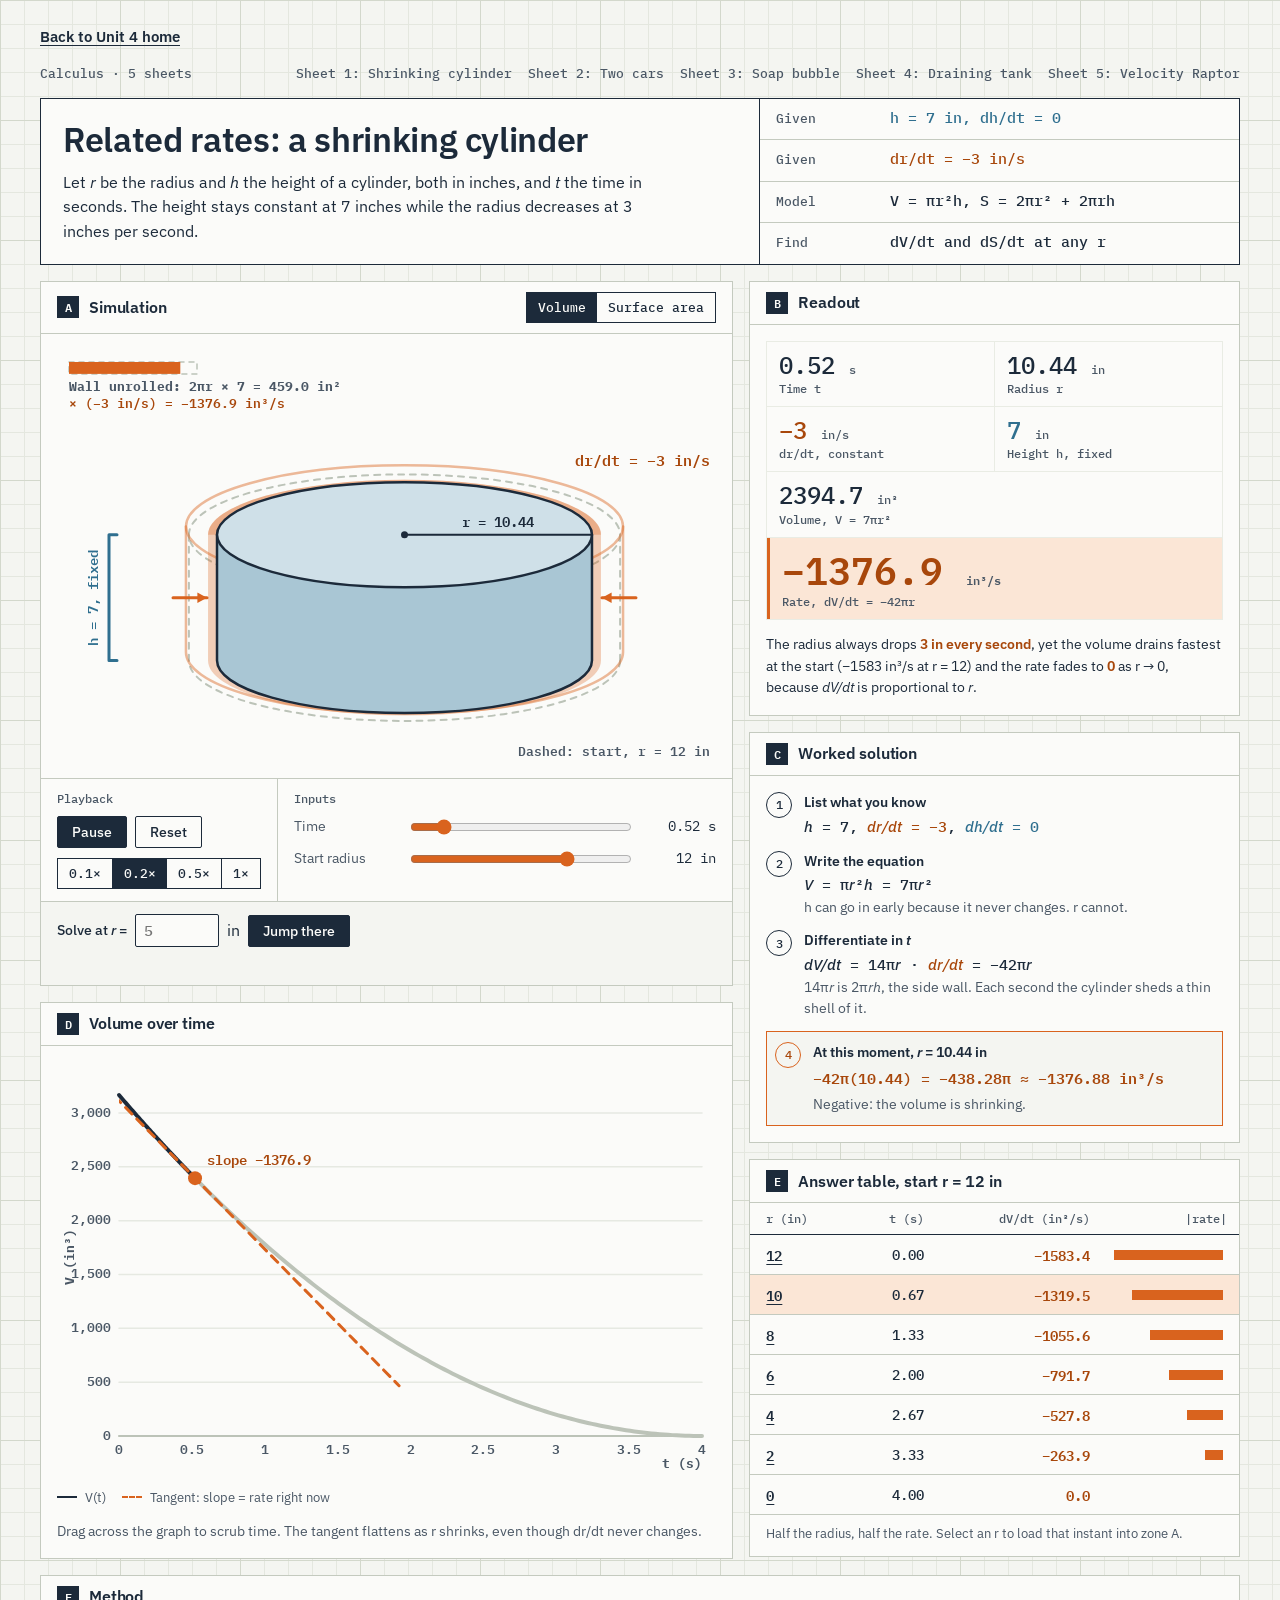
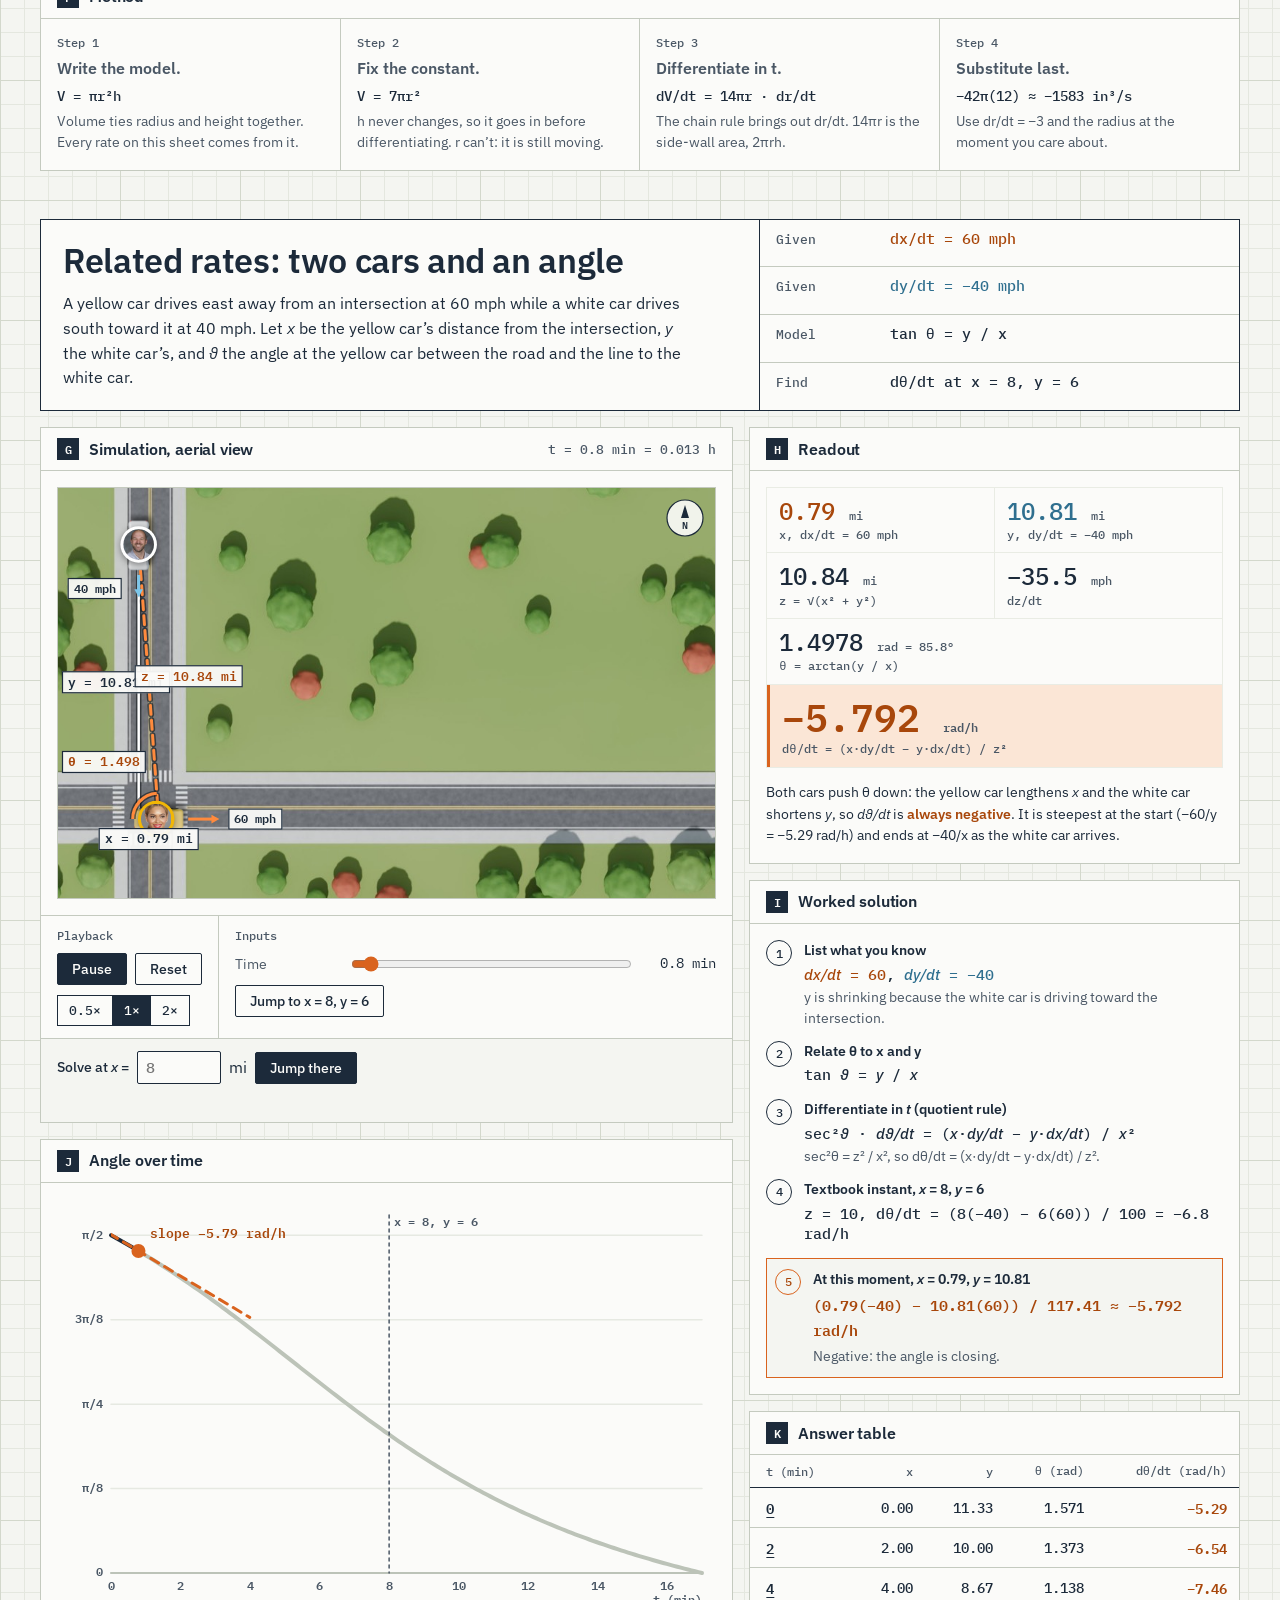
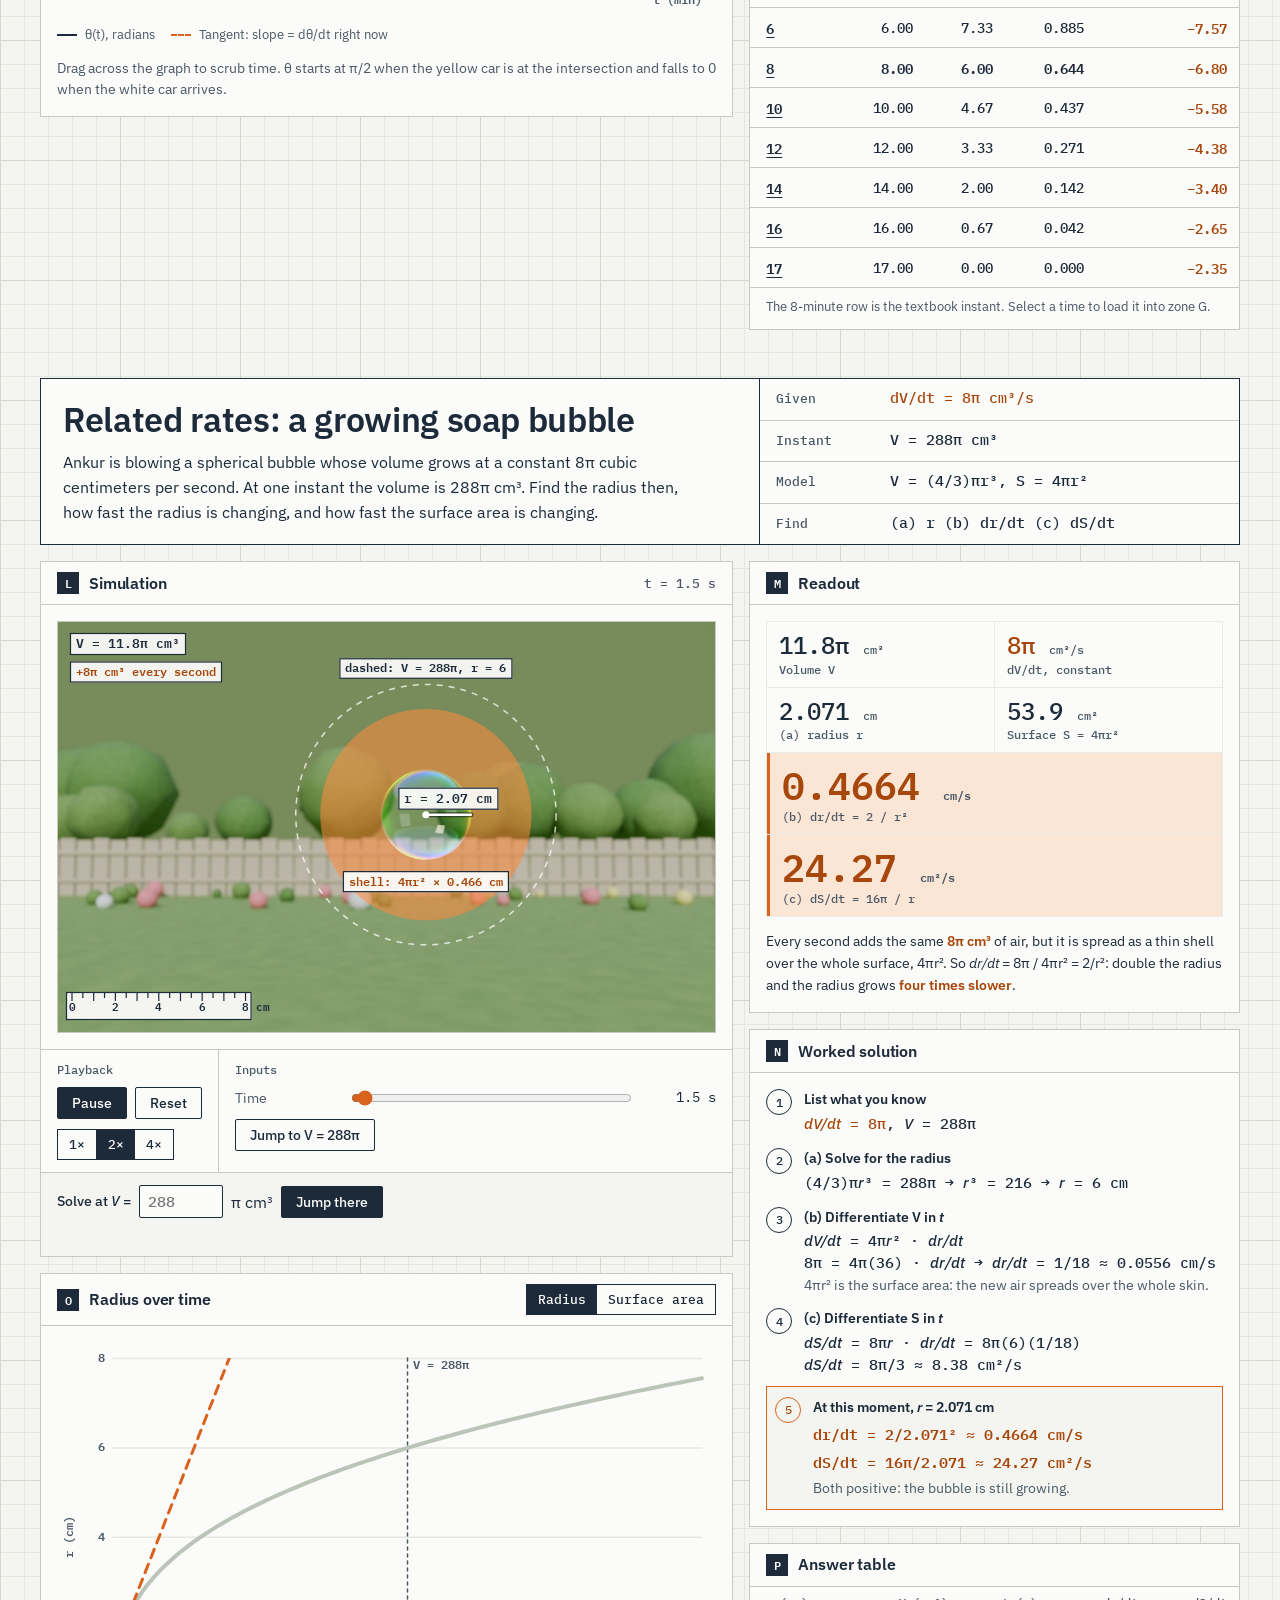
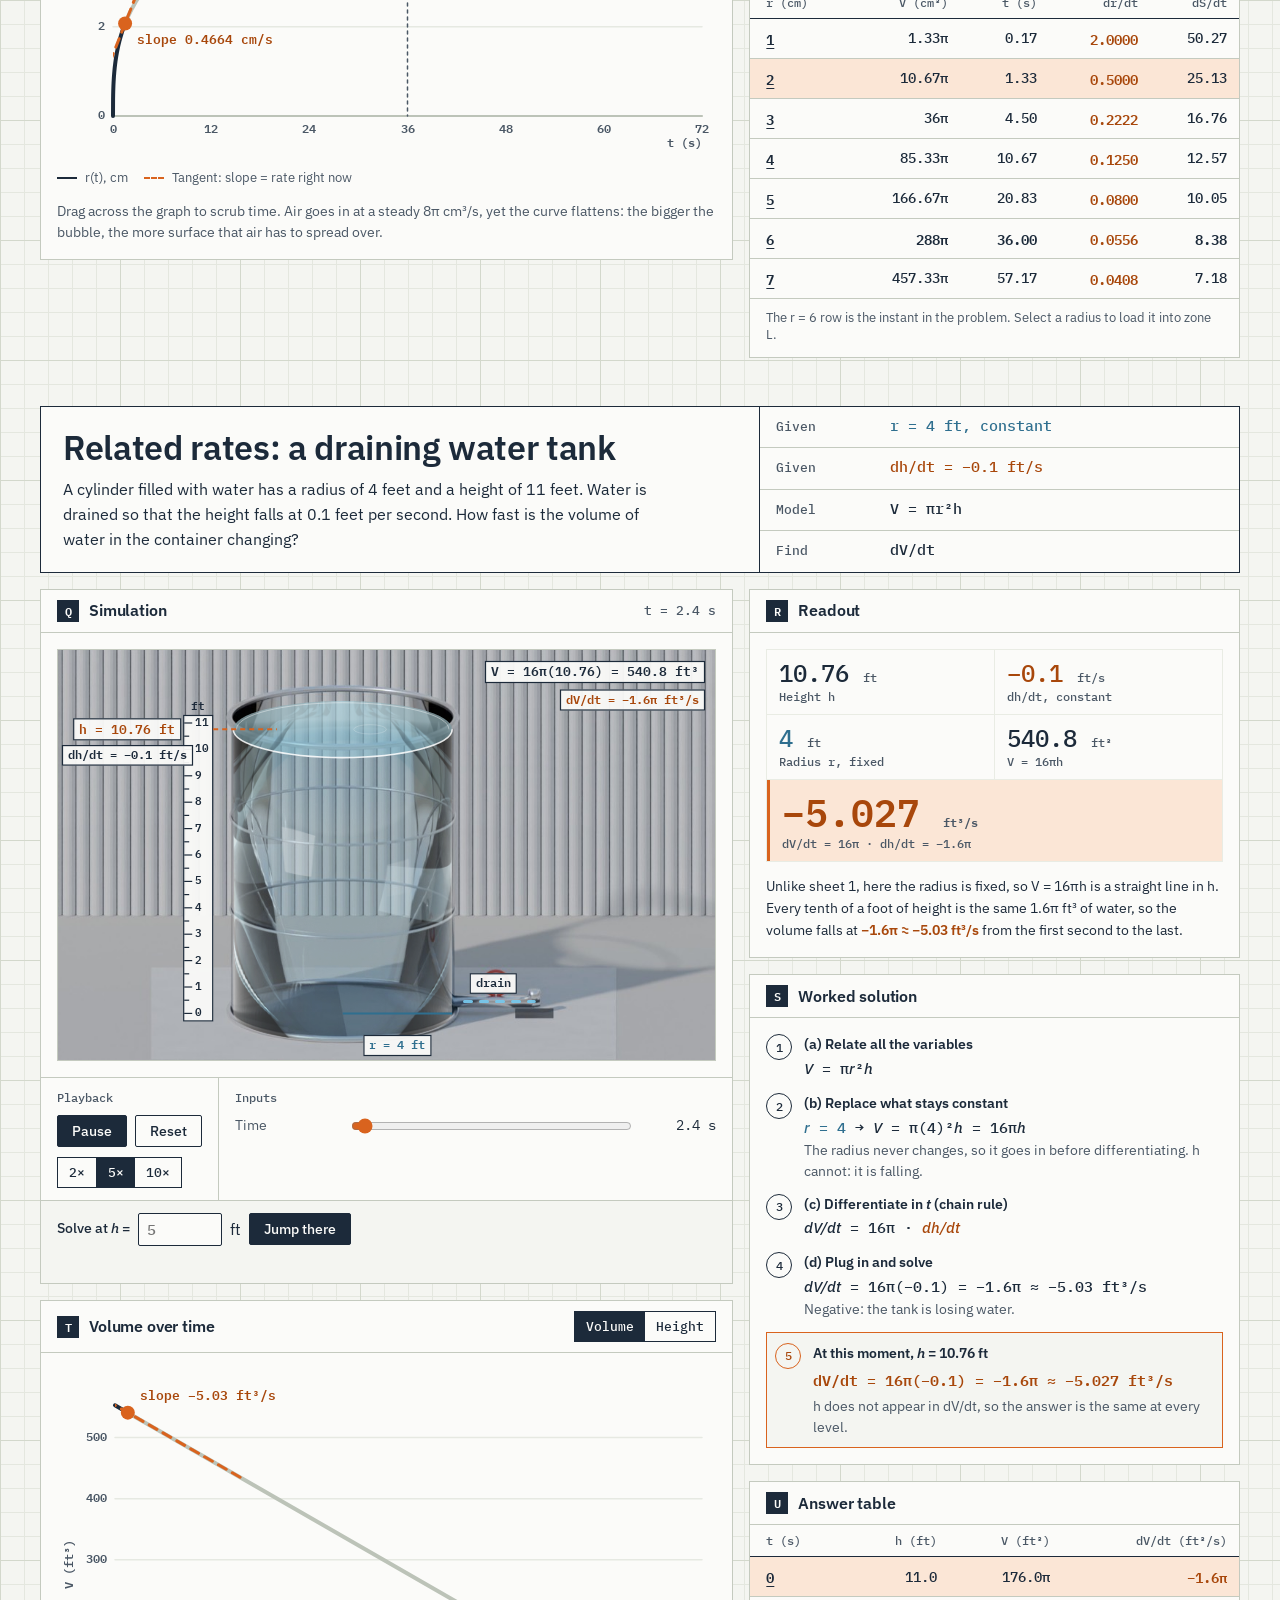
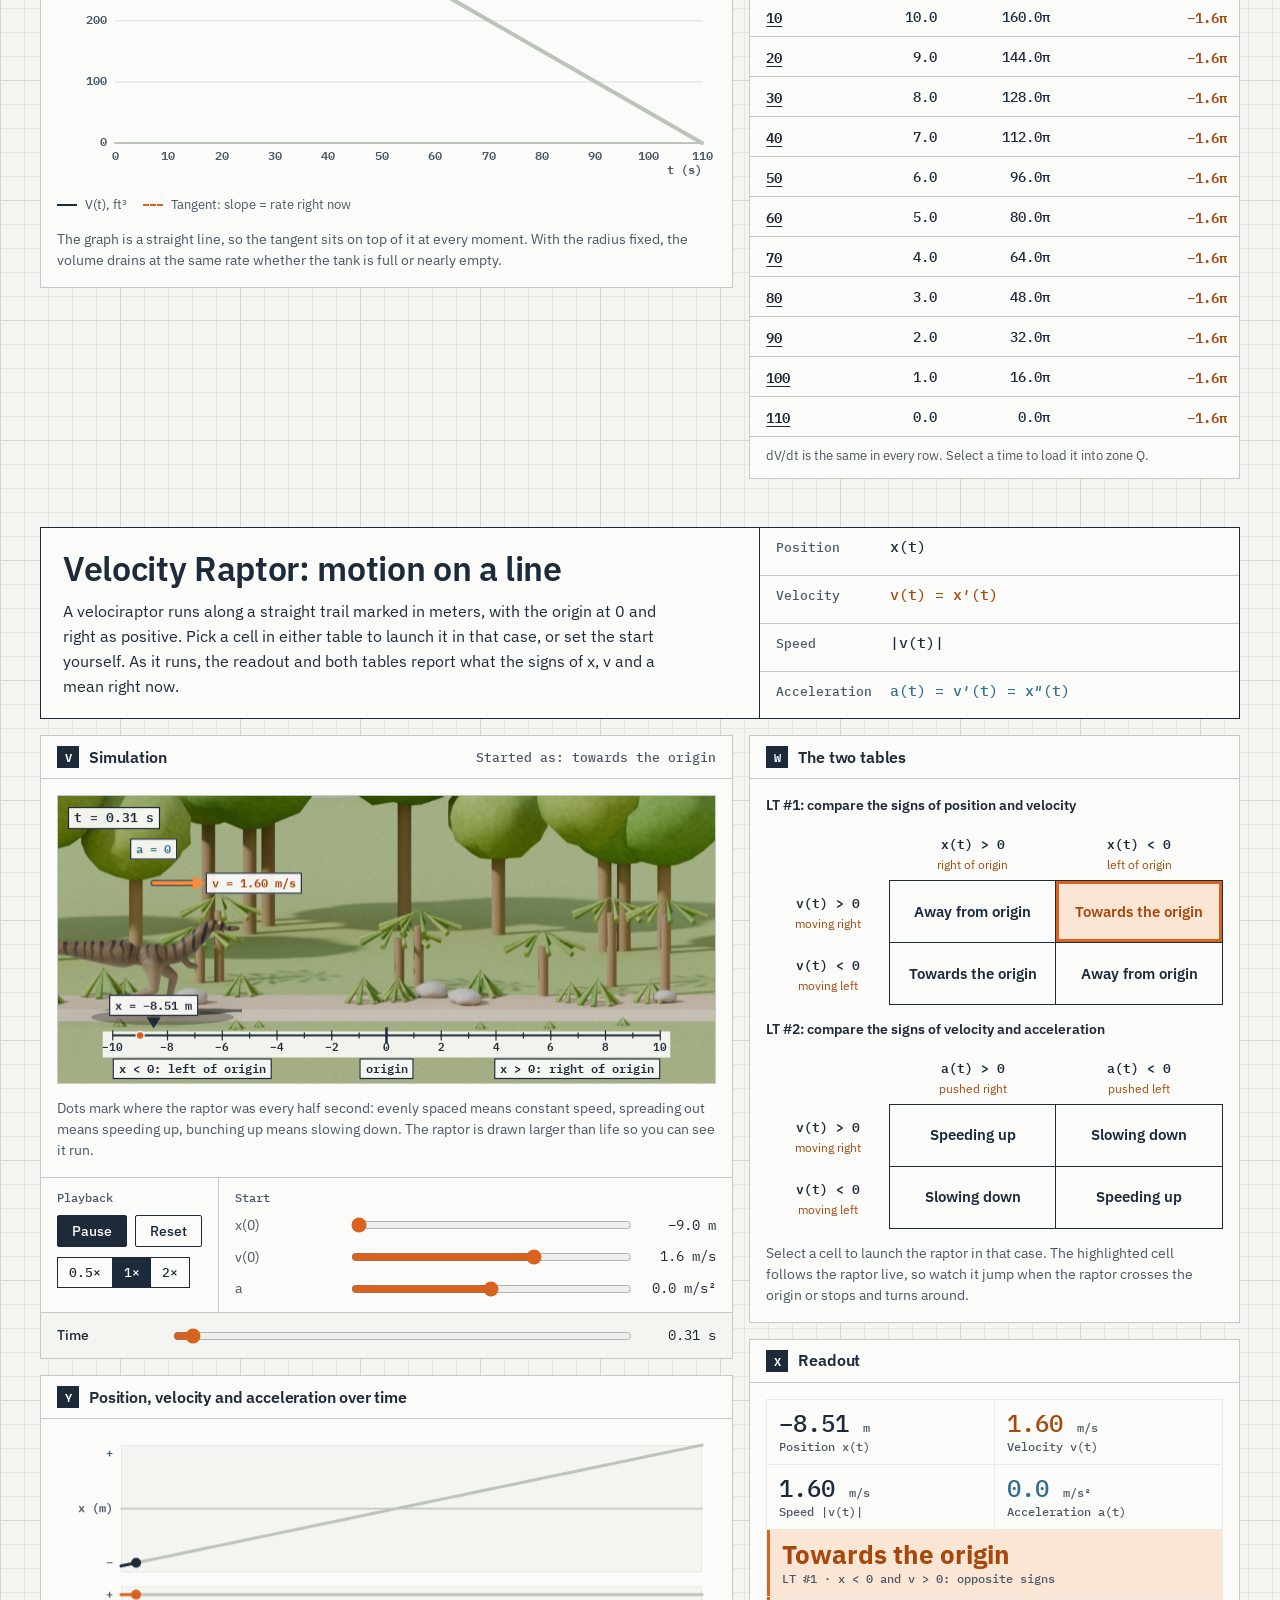
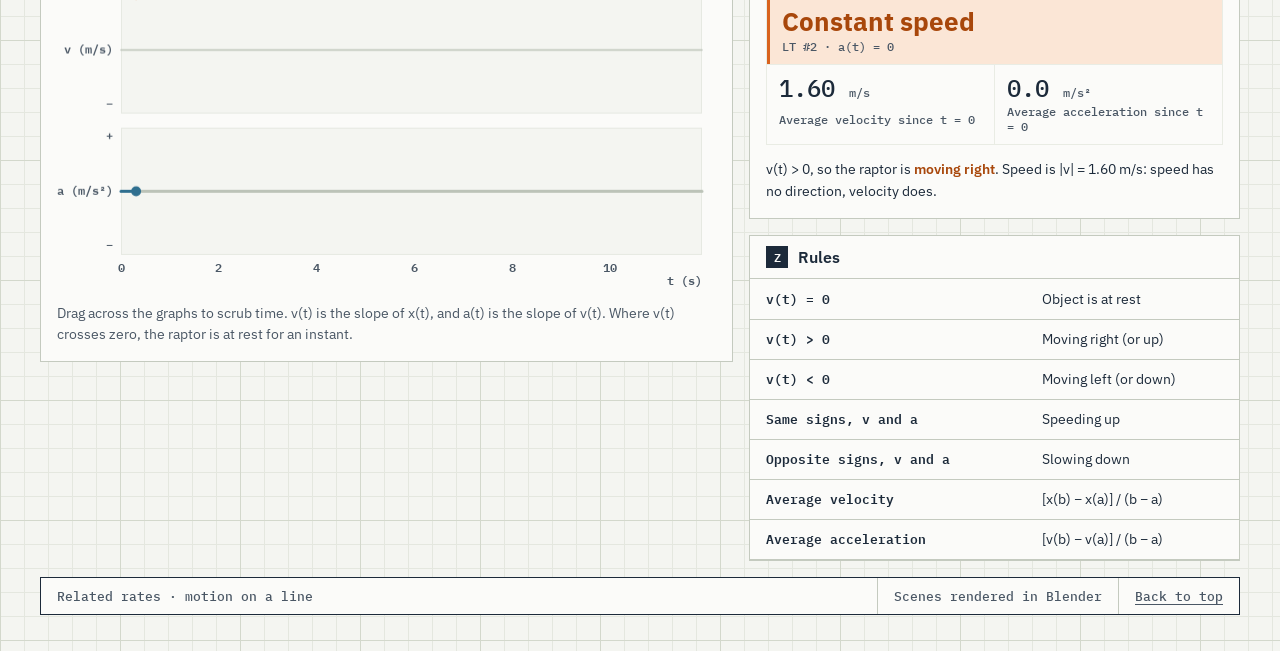
==== labs/index.html @ e5b809e9 "Add labs page under labs/ and point its images at assets/img Co-Authored-By: Claude Opus 5.5 <norepl" ====
<!doctype html><html><head><meta charset=utf8><meta name=viewport content="width=device-width,initial-scale=1,viewport-fit=cover"><style>:root{color-scheme:light;box-sizing:border-box;padding-top:env(safe-area-inset-top,0px);padding-bottom:env(safe-area-inset-bottom,0px)}html{scroll-padding-top:env(safe-area-inset-top,0px)}body{margin:0;padding:0;font:14px -apple-system,BlinkMacSystemFont,sans-serif;background:#fff;color:#000}img{max-width:100%}[hidden]:not([hidden=until-found i]){display:none!important}</style></head><body>
<title>Shrinking Cylinder Rates</title>
<meta name="claude:viewport-fit-sides" content="cover">
<link rel="preconnect" href="https://fonts.googleapis.com">
<link rel="preconnect" href="https://fonts.gstatic.com" crossorigin>
<link rel="stylesheet" href="https://fonts.googleapis.com/css2?family=IBM+Plex+Sans:ital,wght@0,400;0,500;0,600;0,700;1,400&family=IBM+Plex+Mono:wght@400;500;600&display=swap">
<style>
/* Layout: one engineering drawing sheet on graph paper. Title block, then a 12-column workspace of lettered zones:
   A simulation | B readout + C solution; D graph | E answer table; F method. Footer strip closes the sheet. */
:root{
  --paper:#f4f5f1; --sheet:#fbfbf9; --grid-minor:#e4e7df; --grid-major:#d3d8cc;
  --ink:#1c2a3a; --ink-soft:#4a5765; --rule:#c4cabf; --rule-strong:#1c2a3a;
  --crimson:#d9631e; --crimson-text:#a8470b;      /* changing: dr/dt, slopes, shed wall */
  --fixed:#2f6f8f;                                 /* fixed: h */
  --c-fill:#cfe0e8; --c-fill-2:#a9c6d4; --c-rule:#bcc3b8; --c-grid:#e6e9e2;
  --inst:#fbfbf9; --inst-2:#e9ece4; --inst-ink:#1c2a3a; --inst-soft:#4a5765; --inst-chg:#a8470b; --inst-fix:#2f6f8f; --inst-hot:#fbe6d6;
  --tone:#eceee8; --hl:#fbe6d6;
  --font:"IBM Plex Sans","Helvetica Neue",Arial,sans-serif;
  --mono:"IBM Plex Mono",ui-monospace,"SFMono-Regular",Menlo,monospace;
  --gutter:clamp(16px,2.4vw,28px);
}
@media (prefers-color-scheme: dark){ :root:not([data-theme="light"]){
  --paper:#11171d; --sheet:#161e26; --grid-minor:#1b242d; --grid-major:#24303b;
  --ink:#e4eaef; --ink-soft:#a3b2bf; --rule:#2f3c48; --rule-strong:#8ea0b0;
  --crimson:#f08a44; --crimson-text:#f5a56c; --fixed:#6fb3d4;
  --c-fill:#21414f; --c-fill-2:#2c5a6d; --c-rule:#3a4855; --c-grid:#1f2a33;
  --inst:#161e26; --inst-2:#26323d; --inst-ink:#e4eaef; --inst-soft:#a3b2bf; --inst-chg:#f5a56c; --inst-fix:#6fb3d4; --inst-hot:#3a2616;
  --tone:#1d2730; --hl:#3a2616;
  color-scheme:dark }}
:root[data-theme="dark"]{
  --paper:#11171d; --sheet:#161e26; --grid-minor:#1b242d; --grid-major:#24303b;
  --ink:#e4eaef; --ink-soft:#a3b2bf; --rule:#2f3c48; --rule-strong:#8ea0b0;
  --crimson:#f08a44; --crimson-text:#f5a56c; --fixed:#6fb3d4;
  --c-fill:#21414f; --c-fill-2:#2c5a6d; --c-rule:#3a4855; --c-grid:#1f2a33;
  --inst:#161e26; --inst-2:#26323d; --inst-ink:#e4eaef; --inst-soft:#a3b2bf; --inst-chg:#f5a56c; --inst-fix:#6fb3d4; --inst-hot:#3a2616;
  --tone:#1d2730; --hl:#3a2616;
  color-scheme:dark }
*{box-sizing:border-box}
::selection{background:var(--crimson);color:#fff}
html{scroll-behavior:smooth}
body{
  background-color:var(--paper);color:var(--ink);
  background-image:
    linear-gradient(var(--grid-major) 1px,transparent 1px),linear-gradient(90deg,var(--grid-major) 1px,transparent 1px),
    linear-gradient(var(--grid-minor) 1px,transparent 1px),linear-gradient(90deg,var(--grid-minor) 1px,transparent 1px);
  background-size:120px 120px,120px 120px,24px 24px,24px 24px;
  font-family:var(--font);font-size:16px;line-height:1.55;font-variant-numeric:tabular-nums;
  padding-left:max(var(--gutter), env(safe-area-inset-left, 0px));
  padding-right:max(var(--gutter), env(safe-area-inset-right, 0px));
  padding-block:24px 40px;
}
.sheet{max-width:1200px;margin:0 auto;display:grid;gap:16px}
h1,h2,h3{margin:0;text-wrap:balance;letter-spacing:-0.01em;line-height:1.2;font-weight:600}
h1,.h1-2{font-size:clamp(1.5rem,1.15rem + 1.4vw,2.125rem)}
.zone-meta{font:500 13px var(--mono);color:var(--ink-soft)}
#c2Stage{aspect-ratio:16/10;border:1px solid var(--rule)}
#c2Graph{aspect-ratio:16/10;cursor:crosshair;touch-action:none}
.ans tr.book td{font-weight:600}
#sheet2,#sheet3,#sheet4,#sheet5{margin-top:32px;scroll-margin-top:16px}
#r5Stage{aspect-ratio:16/7;border:1px solid var(--rule)}
#r5Graph{aspect-ratio:16/11;cursor:crosshair;touch-action:none}
.pun-wrap{display:grid;gap:8px}
.pun-t{font-weight:600;font-size:14px}
table.pun{width:100%;border-collapse:collapse;table-layout:fixed}
.pun th{font:600 13px var(--mono);padding:8px 6px;text-align:center;vertical-align:middle;color:var(--ink)}
.pun th span{display:block;font:400 12px var(--font);color:var(--crimson-text);margin-top:2px}
.pun thead td{width:27%}
.pun tbody td{border:1.5px solid var(--rule-strong);padding:0;height:62px}
.pun .cell{all:unset;box-sizing:border-box;display:grid;place-items:center;text-align:center;width:100%;height:100%;padding:8px;cursor:pointer;font:600 14.5px/1.25 var(--font);color:var(--ink);background:var(--sheet);transition:background-color .15s}
.pun .cell:hover{background:var(--tone)}
.pun .cell:focus-visible{outline:2px solid var(--crimson);outline-offset:-4px}
.pun .cell.picked{box-shadow:inset 0 0 0 2px var(--ink-soft)}
.pun .cell.on{background:var(--hl);color:var(--crimson-text);box-shadow:inset 0 0 0 3px var(--crimson)}
#r5T{width:100%;border:0;padding:0;background:none}
.r5say{font-family:var(--font)!important;font-weight:700!important;font-size:clamp(1.25rem,1.05rem + .8vw,1.6rem)!important}
table.rules th{text-align:left;font:600 13px var(--mono);color:var(--ink);padding:0 12px 0 16px;border-bottom:1px solid var(--rule);height:38px;white-space:nowrap}
table.rules td{text-align:left;font:14px var(--font);white-space:normal}
#w4Stage{aspect-ratio:16/10;border:1px solid var(--rule)}
#w4Graph{aspect-ratio:16/10;cursor:crosshair;touch-action:none}
#b3Stage{aspect-ratio:16/10;border:1px solid var(--rule)}
#b3Graph{aspect-ratio:16/10;cursor:crosshair;touch-action:none}
h2{font-size:1rem}
p{margin:0}
a{color:inherit;text-underline-offset:0.2em}
i.v{font-style:italic}
output{font-family:var(--mono)}
button,input{font-family:var(--font)}
button:focus-visible,input:focus-visible,a:focus-visible{outline:2px solid var(--crimson);outline-offset:2px}

/* buttons */
.btn{font:500 14px/1 var(--font);color:var(--ink);background:var(--sheet);border:1.5px solid var(--ink);border-radius:2px;padding:8px 14px;cursor:pointer;text-decoration:none;display:inline-block;transition:background-color .12s,color .12s,transform .12s}
.btn:hover{background:var(--tone)}
.btn:active{transform:translateY(1px)}
.btn.primary,.btn[aria-pressed="true"]{background:var(--ink);color:var(--sheet)}
.seg{display:inline-flex}
.seg .btn{border-radius:0;margin-left:-1.5px;font-family:var(--mono);font-size:13px;padding:8px 11px}
.seg .btn:first-child{margin-left:0}

/* top strip + title block */
.strip{display:flex;justify-content:space-between;align-items:center;gap:12px;flex-wrap:wrap;font:500 13px var(--mono);color:var(--ink-soft)}
.strip nav{display:flex;gap:16px;flex-wrap:wrap}
.strip a{text-decoration:none} .strip a:hover{text-decoration:underline}
.titleblock{background:var(--sheet);border:1.5px solid var(--rule-strong);display:grid;grid-template-columns:minmax(0,1.5fr) minmax(0,1fr)}
.tb-main{padding:20px 22px;display:grid;gap:10px;align-content:start;border-right:1.5px solid var(--rule-strong);min-width:0}
.tb-main p{max-width:62ch}
.tb-specs{margin:0;display:grid}
.tb-specs div{display:grid;grid-template-columns:6.5em minmax(0,1fr);gap:10px;padding:9px 16px;border-bottom:1px solid var(--rule);align-items:baseline}
.tb-specs div:last-child{border-bottom:0}
.tb-specs dt{font:500 12.5px var(--mono);color:var(--ink-soft)}
.tb-specs dd{margin:0;font:500 15px var(--mono)}

/* zones */
.ws{display:grid;grid-template-columns:repeat(12,minmax(0,1fr));gap:16px;align-items:start}
.col-7{grid-column:span 7;min-width:0;display:grid;gap:16px}
.col-5{grid-column:span 5;min-width:0;display:grid;gap:16px}
.col-12{grid-column:1/-1;min-width:0}
.zone{background:var(--sheet);border:1px solid var(--rule);min-width:0}
.zone-h{display:flex;justify-content:space-between;align-items:center;gap:10px;flex-wrap:wrap;padding:10px 16px;border-bottom:1px solid var(--rule)}
.zone-h h2{display:flex;align-items:center;gap:10px}
.zid{font:600 12px var(--mono);width:22px;height:22px;display:grid;place-items:center;background:var(--ink);color:var(--sheet)}
.zone-b{padding:16px;display:grid;gap:14px;min-width:0}
.zone.inst{background:var(--inst);color:var(--inst-ink)}
canvas{display:block;width:100%;max-width:100%}
#stage{aspect-ratio:16/10}
#graph{aspect-ratio:16/10;cursor:crosshair;touch-action:none}

/* controls, grouped */
.ctrl{display:grid;grid-template-columns:auto minmax(0,1fr);border-top:1px solid var(--rule)}
.ctrl > .cg{padding:12px 16px;display:grid;gap:10px;align-content:start;min-width:0}
.ctrl > .cg + .cg{border-left:1px solid var(--rule)}
.cg-t{font:500 12px var(--mono);color:var(--ink-soft)}
.row{display:flex;flex-wrap:wrap;gap:8px;align-items:center}
.scrub{display:grid;grid-template-columns:6.5em minmax(0,1fr) 4.8em;gap:10px;align-items:center}
.scrub output{font-size:14px;text-align:right}
label{font-size:13.5px;color:var(--ink-soft)}
input[type=range]{width:100%;accent-color:var(--crimson)}
.solve{display:flex;flex-wrap:wrap;align-items:center;gap:8px;padding:12px 16px;border-top:1px solid var(--rule);background:var(--paper)}
.solve label{font-size:14px;color:var(--ink);font-weight:500}
.solve input{width:84px;font:500 15px var(--mono);color:var(--ink);background:var(--sheet);border:1.5px solid var(--ink);border-radius:2px;padding:6px 8px}
.solve .msg{flex-basis:100%;font-size:13.5px;color:var(--ink-soft);min-height:1.3em}
.solve .msg.err{color:var(--crimson-text)}

/* readout */
.gauges{display:grid;grid-template-columns:1fr 1fr;gap:1px;background:var(--inst-2);border:1px solid var(--inst-2)}
.g{display:grid;gap:2px;min-width:0;background:var(--inst);padding:10px 12px}
.g .k{font:500 12px var(--mono);color:var(--inst-soft)}
.g .v{font:500 clamp(1.2rem,1rem + 0.6vw,1.5rem) var(--mono);line-height:1.15;overflow-wrap:anywhere}
.g .v small{font-size:12px;color:var(--inst-soft)}
.g.change .v{color:var(--inst-chg)} .g.fixed .v{color:var(--inst-fix)}
.g.hot{grid-column:1/-1;background:var(--inst-hot);border-left:3px solid var(--crimson)}
.g.hot .v{font-size:clamp(1.7rem,1.3rem + 1.4vw,2.4rem);color:var(--inst-chg);font-weight:600}
.insight{color:var(--inst-ink);font-size:14px;line-height:1.55}
.insight strong{font-weight:600;color:var(--inst-chg)}

/* solution */
ol.steps{list-style:none;margin:0;padding:0;display:grid;gap:12px;counter-reset:s}
ol.steps li{display:grid;grid-template-columns:28px minmax(0,1fr);column-gap:10px;row-gap:3px;counter-increment:s;min-width:0}
ol.steps li > *{grid-column:2}
ol.steps li::before{content:counter(s);grid-row:1/span 3;grid-column:1;font:500 12px var(--mono);width:24px;height:24px;display:grid;place-items:center;border:1.5px solid var(--ink);border-radius:50%}
.step-t{font-weight:600;font-size:14px}
.eq{font:500 15px var(--mono);overflow-wrap:anywhere}
.eq i{font-family:var(--font);font-style:italic}
.chg{color:var(--crimson-text)} .fix{color:var(--fixed)}
.note{font-size:13.5px;color:var(--ink-soft)}
ol.steps li.live{background:var(--paper);border:1.5px solid var(--crimson);padding:10px 12px 10px 8px}
ol.steps li.live::before{border-color:var(--crimson);color:var(--crimson-text)}
ol.steps li.live .eq{color:var(--crimson-text);font-weight:600}

/* graph */
.legend{display:flex;flex-wrap:wrap;gap:16px;font-size:12.5px;color:var(--ink-soft)}
.legend span{display:inline-flex;align-items:center;gap:8px}
.legend span::before{content:"";width:20px;border-top:2.5px solid var(--c)}
.legend span.dash::before{border-top-style:dashed}

/* answer table */
.tbl-wrap{overflow-x:auto}
table.ans{width:100%;border-collapse:collapse;font:500 14px var(--mono)}
.ans caption{caption-side:bottom;text-align:left;font:13px var(--font);color:var(--ink-soft);padding:10px 16px 14px}
.ans th{font:500 12px var(--mono);color:var(--ink-soft);text-align:right;padding:8px 12px;border-bottom:1.5px solid var(--rule-strong);white-space:nowrap}
.ans td{text-align:right;padding:0 12px;border-bottom:1px solid var(--rule);height:40px;white-space:nowrap}
.ans th:first-child,.ans td:first-child{text-align:left;padding-left:16px}
.ans td.rate{color:var(--crimson-text);font-weight:600}
.ans td.barc{width:28%;padding-right:16px}
.bar{display:block;height:10px;background:var(--crimson);width:var(--w);margin-left:auto}
.ans tr.on td{background:var(--hl)}
.ans .load{all:unset;cursor:pointer;font:600 14px var(--mono);color:var(--ink);text-decoration:underline;text-underline-offset:0.2em}
.ans .load:focus-visible{outline:2px solid var(--crimson);outline-offset:2px}

/* method */
.stairs{display:grid;grid-template-columns:repeat(4,minmax(0,1fr))}
.stair{display:grid;gap:6px;align-content:start;padding:16px;border-right:1px solid var(--rule);min-width:0}
.stair:last-child{border-right:0}
.stair .tag{font:500 12px var(--mono);color:var(--ink-soft)}
.stair .line{font-weight:600;font-size:16px}
.stair p{font-size:14px;color:var(--ink-soft)}
.stair .eqm{font:500 14px var(--mono);color:var(--ink)}

/* footer strip */
.foot{display:grid;grid-template-columns:minmax(0,1fr) auto auto;border:1.5px solid var(--rule-strong);background:var(--sheet);font:500 12.5px var(--mono);color:var(--ink-soft)}
.foot > *{padding:10px 16px;min-width:0}
.foot > * + *{border-left:1px solid var(--rule)}

@media (max-width:980px){
  .col-7,.col-5{grid-column:1/-1}
  .stairs{grid-template-columns:1fr 1fr} .stair:nth-child(2){border-right:0} .stair:nth-child(-n+2){border-bottom:1px solid var(--rule)}
}
@media (max-width:640px){
  .titleblock{grid-template-columns:1fr} .tb-main{border-right:0;border-bottom:1.5px solid var(--rule-strong)}
  .ctrl{grid-template-columns:1fr} .ctrl > .cg + .cg{border-left:0;border-top:1px solid var(--rule)}
  .foot{grid-template-columns:1fr} .foot > * + *{border-left:0;border-top:1px solid var(--rule)}
  .ans td.barc,.ans th.barc{display:none}
}
@media (max-width:480px){ .stairs{grid-template-columns:1fr} .stair{border-right:0;border-bottom:1px solid var(--rule)} .stair:last-child{border-bottom:0} .scrub{grid-template-columns:6em minmax(0,1fr) 4.4em} }

/* motion */
.js .rise{opacity:0;transform:translateY(12px);transition:opacity .45s ease,transform .45s cubic-bezier(.16,1,.3,1);transition-delay:calc(var(--i,0) * 60ms)}
.js .rise.in{opacity:1;transform:none}
@media (prefers-reduced-motion: reduce){
  html{scroll-behavior:auto}
  .js .rise{transform:none!important;transition:opacity .2s linear!important}
  .btn{transition:none}
}
</style>

<div class="sheet" id="top">
  <p style="margin:0"><a href="../index.html" style="font:600 15px var(--font);color:var(--ink)">Back to Unit 4 home</a></p>
  <div class="strip">
    <span>Calculus · 5 sheets</span>
    <nav aria-label="Zones">
      <a href="#top">Sheet 1: Shrinking cylinder</a><a href="#sheet2">Sheet 2: Two cars</a><a href="#sheet3">Sheet 3: Soap bubble</a><a href="#sheet4">Sheet 4: Draining tank</a><a href="#sheet5">Sheet 5: Velocity Raptor</a>
    </nav>
  </div>

  <header class="titleblock rise">
    <div class="tb-main">
      <h1>Related rates: a shrinking cylinder</h1>
      <p>Let <i class="v">r</i> be the radius and <i class="v">h</i> the height of a cylinder, both in inches, and <i class="v">t</i> the time in seconds. The height stays constant at 7 inches while the radius decreases at 3 inches per second.</p>
    </div>
    <dl class="tb-specs">
      <div><dt>Given</dt><dd class="fix">h = 7 in, dh/dt = 0</dd></div>
      <div><dt>Given</dt><dd class="chg">dr/dt = −3 in/s</dd></div>
      <div><dt>Model</dt><dd>V = πr²h, S = 2πr² + 2πrh</dd></div>
      <div><dt>Find</dt><dd>dV/dt and dS/dt at any r</dd></div>
    </dl>
  </header>

  <main class="ws">
    <div class="col-7">
      <section class="zone rise" id="zA" aria-labelledby="hA">
        <div class="zone-h">
          <h2 id="hA"><span class="zid" aria-hidden="true">A</span>Simulation</h2>
          <div class="seg" role="group" aria-label="Quantity to track">
            <button class="btn" id="qV" aria-pressed="true">Volume</button>
            <button class="btn" id="qS" aria-pressed="false">Surface area</button>
          </div>
        </div>
        <div class="zone-b"><canvas id="stage" aria-label="Animated cylinder whose radius shrinks while its height stays 7 inches"></canvas></div>
        <div class="ctrl">
          <div class="cg">
            <span class="cg-t">Playback</span>
            <div class="row">
              <button class="btn primary" id="play">Play</button>
              <button class="btn" id="reset">Reset</button>
            </div>
            <div class="seg" role="group" aria-label="Playback speed">
              <button class="btn" data-sp="0.1" aria-pressed="false">0.1×</button>
              <button class="btn" data-sp="0.2" aria-pressed="true">0.2×</button>
              <button class="btn" data-sp="0.5" aria-pressed="false">0.5×</button>
              <button class="btn" data-sp="1" aria-pressed="false">1×</button>
            </div>
          </div>
          <div class="cg">
            <span class="cg-t">Inputs</span>
            <div class="scrub"><label for="t">Time</label><input type="range" id="t" min="0" max="4" step="0.01" value="0"><output id="tOut" for="t">0.00 s</output></div>
            <div class="scrub"><label for="r0">Start radius</label><input type="range" id="r0" min="4" max="15" step="1" value="12"><output id="r0Out" for="r0">12 in</output></div>
          </div>
        </div>
        <form class="solve" id="solveForm" novalidate>
          <label for="rIn">Solve at <i class="v">r</i> =</label>
          <input type="number" id="rIn" inputmode="decimal" min="0" max="15" step="any" placeholder="5" aria-describedby="solveMsg">
          <span>in</span>
          <button class="btn primary" type="submit">Jump there</button>
          <span class="msg" id="solveMsg" role="status"></span>
        </form>
      </section>

      <section class="zone rise" id="zD" aria-labelledby="graphTitleH">
        <div class="zone-h"><h2 id="graphTitleH"><span class="zid" aria-hidden="true">D</span><span id="graphTitle">Volume over time</span></h2></div>
        <div class="zone-b">
          <canvas id="graph" aria-label="Graph of the quantity over time with its tangent line"></canvas>
          <div class="legend">
            <span style="--c:var(--ink)" id="lgCurve">V(t)</span>
            <span class="dash" style="--c:var(--crimson)">Tangent: slope = rate right now</span>
          </div>
          <p class="note">Drag across the graph to scrub time. The tangent flattens as r shrinks, even though dr/dt never changes.</p>
        </div>
      </section>
    </div>

    <div class="col-5">
      <section class="zone inst rise" style="--i:1" aria-labelledby="hB">
        <div class="zone-h"><h2 id="hB"><span class="zid" aria-hidden="true">B</span>Readout</h2></div>
        <div class="zone-b">
          <div class="gauges">
            <div class="g"><span class="v" id="gT"></span><span class="k">Time t</span></div>
            <div class="g"><span class="v" id="gR"></span><span class="k">Radius r</span></div>
            <div class="g change"><span class="v">−3 <small>in/s</small></span><span class="k">dr/dt, constant</span></div>
            <div class="g fixed"><span class="v">7 <small>in</small></span><span class="k">Height h, fixed</span></div>
            <div class="g" style="grid-column:1/-1"><span class="v" id="gQ"></span><span class="k" id="kQ">V = 7πr²</span></div>
            <div class="g hot"><span class="v" id="gD"></span><span class="k" id="kD">dV/dt = −42πr</span></div>
          </div>
          <p class="insight" id="insight"></p>
        </div>
      </section>

      <section class="zone rise" style="--i:2" aria-labelledby="hC">
        <div class="zone-h"><h2 id="hC"><span class="zid" aria-hidden="true">C</span>Worked solution</h2></div>
        <div class="zone-b"><ol class="steps" id="steps"></ol></div>
      </section>

      <section class="zone rise" style="--i:3" id="zE" aria-labelledby="hE">
        <div class="zone-h"><h2 id="hE"><span class="zid" aria-hidden="true">E</span>Answer table, start r = 12 in</h2></div>
        <div class="tbl-wrap">
          <table class="ans">
            <caption>Half the radius, half the rate. Select an r to load that instant into zone A.</caption>
            <thead><tr><th scope="col">r (in)</th><th scope="col">t (s)</th><th scope="col">dV/dt (in³/s)</th><th scope="col" class="barc">|rate|</th></tr></thead>
            <tbody id="ansBody"></tbody>
          </table>
        </div>
      </section>
    </div>

    <section class="zone col-12 rise" id="zF" aria-labelledby="hF">
      <div class="zone-h"><h2 id="hF"><span class="zid" aria-hidden="true">F</span>Method</h2></div>
      <div class="stairs">
        <div class="stair"><span class="tag">Step 1</span><p class="line">Write the model.</p><span class="eqm">V = πr²h</span><p>Volume ties radius and height together. Every rate on this sheet comes from it.</p></div>
        <div class="stair"><span class="tag">Step 2</span><p class="line">Fix the constant.</p><span class="eqm">V = 7πr²</span><p>h never changes, so it goes in before differentiating. r can’t: it is still moving.</p></div>
        <div class="stair"><span class="tag">Step 3</span><p class="line">Differentiate in t.</p><span class="eqm">dV/dt = 14πr · dr/dt</span><p>The chain rule brings out dr/dt. 14πr is the side-wall area, 2πrh.</p></div>
        <div class="stair"><span class="tag">Step 4</span><p class="line">Substitute last.</p><span class="eqm">−42π(12) ≈ −1583 in³/s</span><p>Use dr/dt = −3 and the radius at the moment you care about.</p></div>
      </div>
    </section>
  </main>

  <header class="titleblock rise" id="sheet2">
    <div class="tb-main">
      <h2 class="h1-2">Related rates: two cars and an angle</h2>
      <p>A yellow car drives east away from an intersection at 60 mph while a white car drives south toward it at 40 mph. Let <i class="v">x</i> be the yellow car’s distance from the intersection, <i class="v">y</i> the white car’s, and <i class="v">θ</i> the angle at the yellow car between the road and the line to the white car.</p>
    </div>
    <dl class="tb-specs">
      <div><dt>Given</dt><dd class="chg">dx/dt = 60 mph</dd></div>
      <div><dt>Given</dt><dd class="fix">dy/dt = −40 mph</dd></div>
      <div><dt>Model</dt><dd>tan θ = y / x</dd></div>
      <div><dt>Find</dt><dd>dθ/dt at x = 8, y = 6</dd></div>
    </dl>
  </header>

  <div class="ws">
    <div class="col-7">
      <section class="zone rise" id="zG" aria-labelledby="hG">
        <div class="zone-h">
          <h2 id="hG"><span class="zid" aria-hidden="true">G</span>Simulation, aerial view</h2>
          <span class="zone-meta" id="c2Clock">t = 0.0 min</span>
        </div>
        <div class="zone-b"><canvas id="c2Stage" aria-label="Aerial view: the yellow car drives east from the intersection while the white car drives south toward it; the right triangle x, y, z and angle θ are drawn on the road"></canvas></div>
        <div class="ctrl">
          <div class="cg">
            <span class="cg-t">Playback</span>
            <div class="row">
              <button class="btn primary" id="c2Play">Play</button>
              <button class="btn" id="c2Reset">Reset</button>
            </div>
            <div class="seg" role="group" aria-label="Playback speed for sheet 2">
              <button class="btn" data-sp2="0.5" aria-pressed="false">0.5×</button>
              <button class="btn" data-sp2="1" aria-pressed="true">1×</button>
              <button class="btn" data-sp2="2" aria-pressed="false">2×</button>
            </div>
          </div>
          <div class="cg">
            <span class="cg-t">Inputs</span>
            <div class="scrub"><label for="c2T">Time</label><input type="range" id="c2T" min="0" max="17" step="0.05" value="0"><output id="c2TOut" for="c2T">0.0 min</output></div>
            <div class="row"><button class="btn" id="c2Book">Jump to x = 8, y = 6</button></div>
          </div>
        </div>
        <form class="solve" id="c2Form" novalidate>
          <label for="c2XIn">Solve at <i class="v">x</i> =</label>
          <input type="number" id="c2XIn" inputmode="decimal" min="0" max="17" step="any" placeholder="8" aria-describedby="c2Msg">
          <span>mi</span>
          <button class="btn primary" type="submit">Jump there</button>
          <span class="msg" id="c2Msg" role="status"></span>
        </form>
      </section>

      <section class="zone rise" id="zJ" aria-labelledby="hJ">
        <div class="zone-h"><h2 id="hJ"><span class="zid" aria-hidden="true">J</span>Angle over time</h2></div>
        <div class="zone-b">
          <canvas id="c2Graph" aria-label="Graph of theta against time with its tangent line"></canvas>
          <div class="legend">
            <span style="--c:var(--ink)">θ(t), radians</span>
            <span class="dash" style="--c:var(--crimson)">Tangent: slope = dθ/dt right now</span>
          </div>
          <p class="note">Drag across the graph to scrub time. θ starts at π/2 when the yellow car is at the intersection and falls to 0 when the white car arrives.</p>
        </div>
      </section>
    </div>

    <div class="col-5">
      <section class="zone inst rise" style="--i:1" aria-labelledby="hH">
        <div class="zone-h"><h2 id="hH"><span class="zid" aria-hidden="true">H</span>Readout</h2></div>
        <div class="zone-b">
          <div class="gauges">
            <div class="g change"><span class="v" id="c2gX"></span><span class="k">x, dx/dt = 60 mph</span></div>
            <div class="g fixed"><span class="v" id="c2gY"></span><span class="k">y, dy/dt = −40 mph</span></div>
            <div class="g"><span class="v" id="c2gZ"></span><span class="k">z = √(x² + y²)</span></div>
            <div class="g"><span class="v" id="c2gDZ"></span><span class="k">dz/dt</span></div>
            <div class="g" style="grid-column:1/-1"><span class="v" id="c2gTh"></span><span class="k">θ = arctan(y / x)</span></div>
            <div class="g hot"><span class="v" id="c2gD"></span><span class="k">dθ/dt = (x·dy/dt − y·dx/dt) / z²</span></div>
          </div>
          <p class="insight" id="c2Insight"></p>
        </div>
      </section>

      <section class="zone rise" style="--i:2" aria-labelledby="hI">
        <div class="zone-h"><h2 id="hI"><span class="zid" aria-hidden="true">I</span>Worked solution</h2></div>
        <div class="zone-b"><ol class="steps" id="c2Steps"></ol></div>
      </section>

      <section class="zone rise" style="--i:3" aria-labelledby="hK">
        <div class="zone-h"><h2 id="hK"><span class="zid" aria-hidden="true">K</span>Answer table</h2></div>
        <div class="tbl-wrap">
          <table class="ans">
            <caption>The 8-minute row is the textbook instant. Select a time to load it into zone G.</caption>
            <thead><tr><th scope="col">t (min)</th><th scope="col">x</th><th scope="col">y</th><th scope="col">θ (rad)</th><th scope="col">dθ/dt (rad/h)</th></tr></thead>
            <tbody id="c2Body"></tbody>
          </table>
        </div>
      </section>
    </div>
  </div>



  <header class="titleblock rise" id="sheet3">
    <div class="tb-main">
      <h2 class="h1-2">Related rates: a growing soap bubble</h2>
      <p>Ankur is blowing a spherical bubble whose volume grows at a constant 8π cubic centimeters per second. At one instant the volume is 288π cm³. Find the radius then, how fast the radius is changing, and how fast the surface area is changing.</p>
    </div>
    <dl class="tb-specs">
      <div><dt>Given</dt><dd class="chg">dV/dt = 8π cm³/s</dd></div>
      <div><dt>Instant</dt><dd>V = 288π cm³</dd></div>
      <div><dt>Model</dt><dd>V = (4/3)πr³, S = 4πr²</dd></div>
      <div><dt>Find</dt><dd>(a) r  (b) dr/dt  (c) dS/dt</dd></div>
    </dl>
  </header>

  <div class="ws">
    <div class="col-7">
      <section class="zone rise" id="zL" aria-labelledby="hL">
        <div class="zone-h">
          <h2 id="hL"><span class="zid" aria-hidden="true">L</span>Simulation</h2>
          <span class="zone-meta" id="b3Clock">t = 0.0 s</span>
        </div>
        <div class="zone-b"><canvas id="b3Stage" aria-label="A soap bubble growing in a backyard; a ruler in centimeters, the radius line and the shell of air added each second are drawn on it"></canvas></div>
        <div class="ctrl">
          <div class="cg">
            <span class="cg-t">Playback</span>
            <div class="row">
              <button class="btn primary" id="b3Play">Play</button>
              <button class="btn" id="b3Reset">Reset</button>
            </div>
            <div class="seg" role="group" aria-label="Playback speed for sheet 3">
              <button class="btn" data-sp3="1" aria-pressed="false">1×</button>
              <button class="btn" data-sp3="2" aria-pressed="true">2×</button>
              <button class="btn" data-sp3="4" aria-pressed="false">4×</button>
            </div>
          </div>
          <div class="cg">
            <span class="cg-t">Inputs</span>
            <div class="scrub"><label for="b3T">Time</label><input type="range" id="b3T" min="0" max="72" step="0.1" value="36"><output id="b3TOut" for="b3T">36.0 s</output></div>
            <div class="row"><button class="btn" id="b3Book">Jump to V = 288π</button></div>
          </div>
        </div>
        <form class="solve" id="b3Form" novalidate>
          <label for="b3VIn">Solve at <i class="v">V</i> =</label>
          <input type="number" id="b3VIn" inputmode="decimal" min="0" max="576" step="any" placeholder="288" aria-describedby="b3Msg">
          <span>π cm³</span>
          <button class="btn primary" type="submit">Jump there</button>
          <span class="msg" id="b3Msg" role="status"></span>
        </form>
      </section>

      <section class="zone rise" id="zO" aria-labelledby="hO">
        <div class="zone-h">
          <h2 id="hO"><span class="zid" aria-hidden="true">O</span><span id="b3GraphTitle">Radius over time</span></h2>
          <div class="seg" role="group" aria-label="Quantity to graph">
            <button class="btn" id="b3qR" aria-pressed="true">Radius</button>
            <button class="btn" id="b3qS" aria-pressed="false">Surface area</button>
          </div>
        </div>
        <div class="zone-b">
          <canvas id="b3Graph" aria-label="Graph of the radius or surface area against time with its tangent line"></canvas>
          <div class="legend">
            <span style="--c:var(--ink)" id="b3Lg">r(t), cm</span>
            <span class="dash" style="--c:var(--crimson)">Tangent: slope = rate right now</span>
          </div>
          <p class="note">Drag across the graph to scrub time. Air goes in at a steady 8π cm³/s, yet the curve flattens: the bigger the bubble, the more surface that air has to spread over.</p>
        </div>
      </section>
    </div>

    <div class="col-5">
      <section class="zone inst rise" style="--i:1" aria-labelledby="hM">
        <div class="zone-h"><h2 id="hM"><span class="zid" aria-hidden="true">M</span>Readout</h2></div>
        <div class="zone-b">
          <div class="gauges">
            <div class="g"><span class="v" id="b3gV"></span><span class="k">Volume V</span></div>
            <div class="g change"><span class="v">8π <small>cm³/s</small></span><span class="k">dV/dt, constant</span></div>
            <div class="g"><span class="v" id="b3gR"></span><span class="k">(a) radius r</span></div>
            <div class="g"><span class="v" id="b3gS"></span><span class="k">Surface S = 4πr²</span></div>
            <div class="g hot"><span class="v" id="b3gDR"></span><span class="k">(b) dr/dt = 2 / r²</span></div>
            <div class="g hot"><span class="v" id="b3gDS"></span><span class="k">(c) dS/dt = 16π / r</span></div>
          </div>
          <p class="insight" id="b3Insight"></p>
        </div>
      </section>

      <section class="zone rise" style="--i:2" aria-labelledby="hN">
        <div class="zone-h"><h2 id="hN"><span class="zid" aria-hidden="true">N</span>Worked solution</h2></div>
        <div class="zone-b"><ol class="steps" id="b3Steps"></ol></div>
      </section>

      <section class="zone rise" style="--i:3" aria-labelledby="hP">
        <div class="zone-h"><h2 id="hP"><span class="zid" aria-hidden="true">P</span>Answer table</h2></div>
        <div class="tbl-wrap">
          <table class="ans">
            <caption>The r = 6 row is the instant in the problem. Select a radius to load it into zone L.</caption>
            <thead><tr><th scope="col">r (cm)</th><th scope="col">V (cm³)</th><th scope="col">t (s)</th><th scope="col">dr/dt</th><th scope="col">dS/dt</th></tr></thead>
            <tbody id="b3Body"></tbody>
          </table>
        </div>
      </section>
    </div>
  </div>


  <header class="titleblock rise" id="sheet4">
    <div class="tb-main">
      <h2 class="h1-2">Related rates: a draining water tank</h2>
      <p>A cylinder filled with water has a radius of 4 feet and a height of 11 feet. Water is drained so that the height falls at 0.1 feet per second. How fast is the volume of water in the container changing?</p>
    </div>
    <dl class="tb-specs">
      <div><dt>Given</dt><dd class="fix">r = 4 ft, constant</dd></div>
      <div><dt>Given</dt><dd class="chg">dh/dt = −0.1 ft/s</dd></div>
      <div><dt>Model</dt><dd>V = πr²h</dd></div>
      <div><dt>Find</dt><dd>dV/dt</dd></div>
    </dl>
  </header>

  <div class="ws">
    <div class="col-7">
      <section class="zone rise" id="zQ" aria-labelledby="hQ">
        <div class="zone-h">
          <h2 id="hQ"><span class="zid" aria-hidden="true">Q</span>Simulation</h2>
          <span class="zone-meta" id="w4Clock">t = 0.0 s</span>
        </div>
        <div class="zone-b"><canvas id="w4Stage" aria-label="A clear 11-foot tank of water on a concrete pad draining through a pipe; a height ruler in feet marks the water level"></canvas></div>
        <div class="ctrl">
          <div class="cg">
            <span class="cg-t">Playback</span>
            <div class="row">
              <button class="btn primary" id="w4Play">Play</button>
              <button class="btn" id="w4Reset">Reset</button>
            </div>
            <div class="seg" role="group" aria-label="Playback speed for sheet 4">
              <button class="btn" data-sp4="2" aria-pressed="false">2×</button>
              <button class="btn" data-sp4="5" aria-pressed="true">5×</button>
              <button class="btn" data-sp4="10" aria-pressed="false">10×</button>
            </div>
          </div>
          <div class="cg">
            <span class="cg-t">Inputs</span>
            <div class="scrub"><label for="w4T">Time</label><input type="range" id="w4T" min="0" max="110" step="0.1" value="0"><output id="w4TOut" for="w4T">0.0 s</output></div>
          </div>
        </div>
        <form class="solve" id="w4Form" novalidate>
          <label for="w4HIn">Solve at <i class="v">h</i> =</label>
          <input type="number" id="w4HIn" inputmode="decimal" min="0" max="11" step="any" placeholder="5" aria-describedby="w4Msg">
          <span>ft</span>
          <button class="btn primary" type="submit">Jump there</button>
          <span class="msg" id="w4Msg" role="status"></span>
        </form>
      </section>

      <section class="zone rise" id="zT" aria-labelledby="hT">
        <div class="zone-h">
          <h2 id="hT"><span class="zid" aria-hidden="true">T</span><span id="w4GraphTitle">Volume over time</span></h2>
          <div class="seg" role="group" aria-label="Quantity to graph on sheet 4">
            <button class="btn" id="w4qV" aria-pressed="true">Volume</button>
            <button class="btn" id="w4qH" aria-pressed="false">Height</button>
          </div>
        </div>
        <div class="zone-b">
          <canvas id="w4Graph" aria-label="Graph of the volume or height against time with its tangent line"></canvas>
          <div class="legend">
            <span style="--c:var(--ink)" id="w4Lg">V(t), ft³</span>
            <span class="dash" style="--c:var(--crimson)">Tangent: slope = rate right now</span>
          </div>
          <p class="note">The graph is a straight line, so the tangent sits on top of it at every moment. With the radius fixed, the volume drains at the same rate whether the tank is full or nearly empty.</p>
        </div>
      </section>
    </div>

    <div class="col-5">
      <section class="zone inst rise" style="--i:1" aria-labelledby="hR">
        <div class="zone-h"><h2 id="hR"><span class="zid" aria-hidden="true">R</span>Readout</h2></div>
        <div class="zone-b">
          <div class="gauges">
            <div class="g"><span class="v" id="w4gH"></span><span class="k">Height h</span></div>
            <div class="g change"><span class="v">−0.1 <small>ft/s</small></span><span class="k">dh/dt, constant</span></div>
            <div class="g fixed"><span class="v">4 <small>ft</small></span><span class="k">Radius r, fixed</span></div>
            <div class="g"><span class="v" id="w4gV"></span><span class="k">V = 16πh</span></div>
            <div class="g hot"><span class="v" id="w4gD"></span><span class="k">dV/dt = 16π · dh/dt = −1.6π</span></div>
          </div>
          <p class="insight" id="w4Insight">Unlike sheet 1, here the radius is fixed, so V = 16πh is a straight line in h. Every tenth of a foot of height is the same 1.6π ft³ of water, so the volume falls at <strong>−1.6π ≈ −5.03 ft³/s</strong> from the first second to the last.</p>
        </div>
      </section>

      <section class="zone rise" style="--i:2" aria-labelledby="hS">
        <div class="zone-h"><h2 id="hS"><span class="zid" aria-hidden="true">S</span>Worked solution</h2></div>
        <div class="zone-b"><ol class="steps" id="w4Steps"></ol></div>
      </section>

      <section class="zone rise" style="--i:3" aria-labelledby="hU">
        <div class="zone-h"><h2 id="hU"><span class="zid" aria-hidden="true">U</span>Answer table</h2></div>
        <div class="tbl-wrap">
          <table class="ans">
            <caption>dV/dt is the same in every row. Select a time to load it into zone Q.</caption>
            <thead><tr><th scope="col">t (s)</th><th scope="col">h (ft)</th><th scope="col">V (ft³)</th><th scope="col">dV/dt (ft³/s)</th></tr></thead>
            <tbody id="w4Body"></tbody>
          </table>
        </div>
      </section>
    </div>
  </div>


  <header class="titleblock rise" id="sheet5">
    <div class="tb-main">
      <h2 class="h1-2">Velocity Raptor: motion on a line</h2>
      <p>A velociraptor runs along a straight trail marked in meters, with the origin at 0 and right as positive. Pick a cell in either table to launch it in that case, or set the start yourself. As it runs, the readout and both tables report what the signs of x, v and a mean right now.</p>
    </div>
    <dl class="tb-specs">
      <div><dt>Position</dt><dd>x(t)</dd></div>
      <div><dt>Velocity</dt><dd class="chg">v(t) = x′(t)</dd></div>
      <div><dt>Speed</dt><dd>|v(t)|</dd></div>
      <div><dt>Acceleration</dt><dd class="fix">a(t) = v′(t) = x″(t)</dd></div>
    </dl>
  </header>

  <div class="ws">
    <div class="col-7">
      <section class="zone rise" id="zV" aria-labelledby="hV">
        <div class="zone-h">
          <h2 id="hV"><span class="zid" aria-hidden="true">V</span>Simulation</h2>
          <span class="zone-meta" id="r5Case">Case: towards the origin</span>
        </div>
        <div class="zone-b">
          <canvas id="r5Stage" aria-label="A velociraptor running along a number line from −10 to 10 meters, with arrows for its velocity and acceleration and dots marking where it was every half second"></canvas>
          <p class="note">Dots mark where the raptor was every half second: evenly spaced means constant speed, spreading out means speeding up, bunching up means slowing down. The raptor is drawn larger than life so you can see it run.</p>
        </div>
        <div class="ctrl">
          <div class="cg">
            <span class="cg-t">Playback</span>
            <div class="row">
              <button class="btn primary" id="r5Play">Play</button>
              <button class="btn" id="r5Reset">Reset</button>
            </div>
            <div class="seg" role="group" aria-label="Playback speed for sheet 5">
              <button class="btn" data-sp5="0.5" aria-pressed="false">0.5×</button>
              <button class="btn" data-sp5="1" aria-pressed="true">1×</button>
              <button class="btn" data-sp5="2" aria-pressed="false">2×</button>
            </div>
          </div>
          <div class="cg">
            <span class="cg-t">Start</span>
            <div class="scrub"><label for="r5X0">x(0)</label><input type="range" id="r5X0" min="-9" max="9" step="0.5" value="-9"><output id="r5X0Out" for="r5X0">−9 m</output></div>
            <div class="scrub"><label for="r5V0">v(0)</label><input type="range" id="r5V0" min="-5" max="5" step="0.1" value="1.6"><output id="r5V0Out" for="r5V0">1.6 m/s</output></div>
            <div class="scrub"><label for="r5A">a</label><input type="range" id="r5A" min="-2" max="2" step="0.1" value="0"><output id="r5AOut" for="r5A">0 m/s²</output></div>
          </div>
        </div>
        <div class="solve">
          <div class="scrub" style="flex:1 1 100%"><label for="r5T">Time</label><input type="range" id="r5T" min="0" max="12" step="0.01" value="0"><output id="r5TOut" for="r5T">0.00 s</output></div>
        </div>
      </section>

      <section class="zone rise" id="zY" aria-labelledby="hY">
        <div class="zone-h"><h2 id="hY"><span class="zid" aria-hidden="true">Y</span>Position, velocity and acceleration over time</h2></div>
        <div class="zone-b">
          <canvas id="r5Graph" aria-label="Three stacked graphs of position, velocity and acceleration against time"></canvas>
          <p class="note">Drag across the graphs to scrub time. v(t) is the slope of x(t), and a(t) is the slope of v(t). Where v(t) crosses zero, the raptor is at rest for an instant.</p>
        </div>
      </section>
    </div>

    <div class="col-5">
      <section class="zone rise" style="--i:1" aria-labelledby="hW">
        <div class="zone-h"><h2 id="hW"><span class="zid" aria-hidden="true">W</span>The two tables</h2></div>
        <div class="zone-b">
          <div class="pun-wrap">
            <p class="pun-t">LT #1: compare the signs of position and velocity</p>
            <table class="pun" aria-label="Signs of position and velocity">
              <thead><tr><td></td><th scope="col">x(t) &gt; 0<span>right of origin</span></th><th scope="col">x(t) &lt; 0<span>left of origin</span></th></tr></thead>
              <tbody>
                <tr><th scope="row">v(t) &gt; 0<span>moving right</span></th>
                  <td><button class="cell" data-case="xp_vp" data-t="1">Away from origin</button></td>
                  <td><button class="cell" data-case="xn_vp" data-t="1">Towards the origin</button></td></tr>
                <tr><th scope="row">v(t) &lt; 0<span>moving left</span></th>
                  <td><button class="cell" data-case="xp_vn" data-t="1">Towards the origin</button></td>
                  <td><button class="cell" data-case="xn_vn" data-t="1">Away from origin</button></td></tr>
              </tbody>
            </table>
          </div>
          <div class="pun-wrap">
            <p class="pun-t">LT #2: compare the signs of velocity and acceleration</p>
            <table class="pun" aria-label="Signs of velocity and acceleration">
              <thead><tr><td></td><th scope="col">a(t) &gt; 0<span>pushed right</span></th><th scope="col">a(t) &lt; 0<span>pushed left</span></th></tr></thead>
              <tbody>
                <tr><th scope="row">v(t) &gt; 0<span>moving right</span></th>
                  <td><button class="cell" data-case="vp_ap" data-t="2">Speeding up</button></td>
                  <td><button class="cell" data-case="vp_an" data-t="2">Slowing down</button></td></tr>
                <tr><th scope="row">v(t) &lt; 0<span>moving left</span></th>
                  <td><button class="cell" data-case="vn_ap" data-t="2">Slowing down</button></td>
                  <td><button class="cell" data-case="vn_an" data-t="2">Speeding up</button></td></tr>
              </tbody>
            </table>
          </div>
          <p class="note">Select a cell to launch the raptor in that case. The highlighted cell follows the raptor live, so watch it jump when the raptor crosses the origin or stops and turns around.</p>
        </div>
      </section>

      <section class="zone inst rise" style="--i:2" aria-labelledby="hX">
        <div class="zone-h"><h2 id="hX"><span class="zid" aria-hidden="true">X</span>Readout</h2></div>
        <div class="zone-b">
          <div class="gauges">
            <div class="g"><span class="v" id="r5gX"></span><span class="k">Position x(t)</span></div>
            <div class="g change"><span class="v" id="r5gV"></span><span class="k">Velocity v(t)</span></div>
            <div class="g"><span class="v" id="r5gS"></span><span class="k">Speed |v(t)|</span></div>
            <div class="g fixed"><span class="v" id="r5gA"></span><span class="k">Acceleration a(t)</span></div>
            <div class="g hot"><span class="v r5say" id="r5Say1"></span><span class="k" id="r5Why1"></span></div>
            <div class="g hot"><span class="v r5say" id="r5Say2"></span><span class="k" id="r5Why2"></span></div>
            <div class="g"><span class="v" id="r5gAV"></span><span class="k">Average velocity since t = 0</span></div>
            <div class="g"><span class="v" id="r5gAA"></span><span class="k">Average acceleration since t = 0</span></div>
          </div>
          <p class="insight" id="r5Insight"></p>
        </div>
      </section>

      <section class="zone rise" style="--i:3" aria-labelledby="hZ">
        <div class="zone-h"><h2 id="hZ"><span class="zid" aria-hidden="true">Z</span>Rules</h2></div>
        <div class="tbl-wrap">
          <table class="ans rules">
            <tbody>
              <tr><th scope="row">v(t) = 0</th><td>Object is at rest</td></tr>
              <tr><th scope="row">v(t) &gt; 0</th><td>Moving right (or up)</td></tr>
              <tr><th scope="row">v(t) &lt; 0</th><td>Moving left (or down)</td></tr>
              <tr><th scope="row">Same signs, v and a</th><td>Speeding up</td></tr>
              <tr><th scope="row">Opposite signs, v and a</th><td>Slowing down</td></tr>
              <tr><th scope="row">Average velocity</th><td>[x(b) − x(a)] / (b − a)</td></tr>
              <tr><th scope="row">Average acceleration</th><td>[v(b) − v(a)] / (b − a)</td></tr>
            </tbody>
          </table>
        </div>
      </section>
    </div>
  </div>

  <footer class="foot">
    <span>Related rates · motion on a line</span>
    <span>Scenes rendered in Blender</span>
    <a href="#top">Back to top</a>
  </footer>
</div>

<script>
document.documentElement.classList.add('js');
(() => {
  const H = 7, DR = -3, PI = Math.PI;
  const st = { r0: 12, t: 0, playing: false, speed: 0.2, q: 'V' };
  let sheds = [], lastShedR = 12;
  const SHED_EVERY = 0.75, SHED_MS = 950;
  const $ = id => document.getElementById(id);
  const stage = $('stage'), graph = $('graph');
  const reduce = matchMedia('(prefers-reduced-motion: reduce)').matches;

  const tEnd = () => st.r0 / 3;
  const rAt = t => Math.max(0, st.r0 + DR * t);
  const clearSheds = () => { sheds = []; lastShedR = rAt(st.t); };
  const Q = r => st.q === 'V' ? PI * r * r * H : 2 * PI * r * r + 2 * PI * r * H;
  const dQ = r => st.q === 'V' ? 2 * PI * r * H * DR : (4 * PI * r + 2 * PI * H) * DR;
  const minus = s => s.replace(/-/g, '−');
  const f = (n, d = 2) => minus(n.toFixed(d));
  const c = n => minus((+n.toFixed(2)).toString());
  const css = n => getComputedStyle(document.documentElement).getPropertyValue(n).trim();
  const FONT = () => css('--mono');

  function fit(cv){
    const dpr = window.devicePixelRatio || 1, w = cv.clientWidth, h = cv.clientHeight;
    if (cv.width !== Math.round(w*dpr) || cv.height !== Math.round(h*dpr)){ cv.width = Math.round(w*dpr); cv.height = Math.round(h*dpr); }
    const ctx = cv.getContext('2d'); ctx.setTransform(dpr,0,0,dpr,0,0); return [ctx, w, h];
  }
  function arrow(ctx, x1, y1, x2, y2, col, w=3){
    ctx.strokeStyle = col; ctx.fillStyle = col; ctx.lineWidth = w; ctx.lineCap = 'round';
    ctx.beginPath(); ctx.moveTo(x1,y1); ctx.lineTo(x2,y2); ctx.stroke();
    const a = Math.atan2(y2-y1, x2-x1), L = 11;
    ctx.beginPath(); ctx.moveTo(x2,y2);
    ctx.lineTo(x2 - L*Math.cos(a-0.5), y2 - L*Math.sin(a-0.5));
    ctx.lineTo(x2 - L*Math.cos(a+0.5), y2 - L*Math.sin(a+0.5));
    ctx.closePath(); ctx.fill();
  }

  /* ---------- cylinder stage ---------- */
  function drawStage(){
    const [ctx, W, Hh] = fit(stage);
    const ink = css('--ink'), soft = css('--ink-soft'), chg = css('--crimson'), chgT = css('--crimson-text'), fixed = css('--fixed'),
          fill = css('--c-fill'), fill2 = css('--c-fill-2'), rule = css('--c-rule');
    const F = FONT();
    ctx.clearRect(0,0,W,Hh);
    const rMax = 15, tilt = 0.28;
    const s = Math.min((W - 120) / (2*rMax), (Hh - 70) / (H + 2*rMax*tilt));
    const cx = W/2 + 18, botY = Hh - 26 - rMax*tilt*s, topY = botY - H*s;
    const r = rAt(st.t), rx = r*s, ry = rx*tilt;
    const r0x = st.r0*s, r0y = r0x*tilt;

    ctx.setLineDash([6,6]); ctx.strokeStyle = rule; ctx.lineWidth = 2;
    ctx.beginPath(); ctx.ellipse(cx, topY, r0x, r0y, 0, 0, 2*PI); ctx.stroke();
    ctx.beginPath(); ctx.ellipse(cx, botY, r0x, r0y, 0, 0, PI); ctx.stroke();
    ctx.beginPath(); ctx.moveTo(cx-r0x, topY); ctx.lineTo(cx-r0x, botY); ctx.moveTo(cx+r0x, topY); ctx.lineTo(cx+r0x, botY); ctx.stroke();
    ctx.setLineDash([]);

    if (rx > 0.5 && st.q === 'V'){
      const ox = rx + 0.5*s, oy = ox*tilt;
      ctx.save(); ctx.globalAlpha = 0.3; ctx.fillStyle = chg;
      ctx.beginPath(); ctx.moveTo(cx-ox, topY); ctx.lineTo(cx-ox, botY);
      ctx.ellipse(cx, botY, ox, oy, 0, PI, 0, true); ctx.lineTo(cx+ox, topY);
      ctx.ellipse(cx, topY, ox, oy, 0, 0, PI, true); ctx.closePath(); ctx.fill();
      ctx.beginPath(); ctx.ellipse(cx, topY, ox, oy, 0, PI, 2*PI); ctx.fill();
      ctx.restore();
    }
    const now = performance.now();
    sheds = sheds.filter(d => now - d.born < SHED_MS);
    for (const d of sheds){
      const p = (now - d.born) / SHED_MS, e = 1 - Math.pow(1-p, 3);
      const sx = d.r*s + 0.5*s + e*26, sy = sx*tilt, lift = e*10;
      ctx.save(); ctx.globalAlpha = (1-p)*0.8; ctx.strokeStyle = chg; ctx.lineWidth = 2.5;
      ctx.beginPath(); ctx.ellipse(cx, topY - lift, sx, sy, 0, 0, 2*PI); ctx.stroke();
      ctx.beginPath(); ctx.moveTo(cx-sx, topY - lift); ctx.lineTo(cx-sx, botY - lift); ctx.ellipse(cx, botY - lift, sx, sy, 0, PI, 0, true); ctx.lineTo(cx+sx, topY - lift); ctx.stroke();
      ctx.restore();
    }

    if (rx > 0.5){
      ctx.fillStyle = fill2;
      ctx.beginPath(); ctx.moveTo(cx-rx, topY); ctx.lineTo(cx-rx, botY);
      ctx.ellipse(cx, botY, rx, ry, 0, PI, 0, true); ctx.lineTo(cx+rx, topY); ctx.closePath(); ctx.fill();
      ctx.strokeStyle = ink; ctx.lineWidth = 2.5; ctx.lineJoin = 'round';
      ctx.beginPath(); ctx.moveTo(cx-rx, topY); ctx.lineTo(cx-rx, botY); ctx.ellipse(cx, botY, rx, ry, 0, PI, 0, true); ctx.lineTo(cx+rx, topY); ctx.stroke();
      ctx.fillStyle = fill; ctx.beginPath(); ctx.ellipse(cx, topY, rx, ry, 0, 0, 2*PI); ctx.fill(); ctx.stroke();
    }

    ctx.fillStyle = ink; ctx.beginPath(); ctx.arc(cx, topY, 3.5, 0, 2*PI); ctx.fill();
    if (rx > 2){
      ctx.strokeStyle = ink; ctx.lineWidth = 2;
      ctx.beginPath(); ctx.moveTo(cx, topY); ctx.lineTo(cx+rx, topY); ctx.stroke();
      ctx.font = `600 14px ${F}`; ctx.fillStyle = ink; ctx.textAlign = 'center'; ctx.textBaseline = 'alphabetic';
      ctx.fillText(`r = ${f(r,2)}`, cx + rx/2, topY - 8);
    }
    const pulse = st.playing && !reduce ? (performance.now()/600 % 1) * 10 : 0;
    const ax = cx + Math.max(rx, 4) + 46 - pulse;
    arrow(ctx, ax, topY + H*s*0.5, ax - 34, topY + H*s*0.5, chg);
    arrow(ctx, 2*cx - ax, topY + H*s*0.5, 2*cx - ax + 34, topY + H*s*0.5, chg);
    const narrow = W < 460;
    ctx.font = `600 ${narrow ? 12.5 : 15}px ${F}`; ctx.fillStyle = chgT; ctx.textBaseline = 'alphabetic';
    if (narrow){ ctx.textAlign = 'left'; ctx.fillText('dr/dt = −3 in/s', 6, Hh - 6); }
    else { ctx.textAlign = 'right'; ctx.fillText('dr/dt = −3 in/s', W - 6, topY - Math.max(r0y, 8) - 8); }

    const bx = cx - rMax*s - 26;
    ctx.strokeStyle = fixed; ctx.lineWidth = 3; ctx.lineCap = 'round';
    ctx.beginPath(); ctx.moveTo(bx+8, topY); ctx.lineTo(bx, topY); ctx.lineTo(bx, botY); ctx.lineTo(bx+8, botY); ctx.stroke();
    ctx.save(); ctx.translate(bx - 11, (topY+botY)/2); ctx.rotate(-PI/2);
    ctx.fillStyle = fixed; ctx.textAlign = 'center'; ctx.font = `600 14px ${F}`;
    ctx.fillText('h = 7, fixed', 0, 0); ctx.restore();

    if (st.q === 'V'){
      const k = Math.min(160, W*0.42) / (2*PI*15), x0 = 12, y0 = 12;
      const sw = Math.max(6, H*k), w0 = 2*PI*st.r0*k, w = 2*PI*r*k;
      ctx.setLineDash([5,5]); ctx.strokeStyle = rule; ctx.lineWidth = 1.5; ctx.strokeRect(x0, y0, w0, sw); ctx.setLineDash([]);
      ctx.fillStyle = chg; ctx.fillRect(x0, y0, w, sw);
      ctx.textAlign = 'left'; ctx.textBaseline = 'alphabetic'; ctx.fillStyle = soft; ctx.font = `700 13px ${F}`;
      if (narrow){ ctx.font = `600 11px ${F}`; ctx.fillText(`wall 2πr·7 = ${f(14*PI*r,1)} in²`, x0 + w0 + 8, y0 + sw); }
      else {
        ctx.fillText(`Wall unrolled: 2πr × 7 = ${f(14*PI*r,1)} in²`, x0, y0 + sw + 17);
        ctx.fillStyle = chgT; ctx.font = `600 13px ${F}`;
        ctx.fillText(`× (−3 in/s) = ${f(-42*PI*r,1)} in³/s`, x0, y0 + sw + 34);
      }
    }
    ctx.fillStyle = soft; ctx.font = `600 ${narrow ? 11 : 13}px ${F}`; ctx.textAlign = 'right';
    ctx.fillText(narrow ? `dashed: r = ${st.r0}` : `Dashed: start, r = ${st.r0} in`, W - 6, Hh - 6);
    if (r === 0){ ctx.fillStyle = chgT; ctx.textAlign='center'; ctx.font = `600 15px ${F}`; ctx.fillText('r = 0 at t = ' + f(tEnd(),2) + ' s: the cylinder is gone', cx, topY - 18); }
  }

  /* ---------- graph ---------- */
  function niceStep(span, n){ const raw = span/n, p = Math.pow(10, Math.floor(Math.log10(raw))), m = raw/p; return (m<1.5?1:m<3?2:m<7?5:10)*p; }
  let plotBox = null;
  function drawGraph(){
    const [ctx, W, Hh] = fit(graph);
    const ink = css('--ink'), soft = css('--ink-soft'), chg = css('--crimson'), chgT = css('--crimson-text'), grid = css('--c-grid'), rule = css('--c-rule');
    const F = FONT();
    ctx.clearRect(0,0,W,Hh);
    const L = 62, R = 14, T = 16, B = 38;
    const pw = W - L - R, ph = Hh - T - B; plotBox = {L, T, pw, ph};
    const tMax = tEnd(), yMax = Q(st.r0) * 1.05;
    const X = t => L + t/tMax*pw, Y = v => T + ph - v/yMax*ph;
    ctx.font = `600 12.5px ${F}`; ctx.fillStyle = soft; ctx.lineWidth = 1.5;
    const ys = niceStep(yMax, 5);
    ctx.textAlign = 'right'; ctx.textBaseline = 'middle';
    for (let v = 0; v <= yMax; v += ys){ ctx.strokeStyle = grid; ctx.beginPath(); ctx.moveTo(L, Y(v)); ctx.lineTo(L+pw, Y(v)); ctx.stroke(); ctx.fillText(Math.round(v).toLocaleString('en-US'), L-8, Y(v)); }
    const xs = tMax <= 2 ? 0.25 : 0.5;
    ctx.textAlign = 'center'; ctx.textBaseline = 'top';
    for (let t = 0; t <= tMax + 1e-9; t += xs) ctx.fillText(+t.toFixed(2), X(t), T+ph+8);
    ctx.strokeStyle = rule; ctx.lineWidth = 2; ctx.beginPath(); ctx.moveTo(L, T+ph); ctx.lineTo(L+pw, T+ph); ctx.stroke();
    ctx.fillStyle = soft; ctx.textAlign = 'right'; ctx.font = `700 12.5px ${F}`; ctx.fillText('t (s)', L+pw, T+ph+22);
    ctx.save(); ctx.translate(13, T + ph/2); ctx.rotate(-PI/2); ctx.textAlign='center'; ctx.textBaseline='middle';
    ctx.fillText(st.q === 'V' ? 'V (in³)' : 'S (in²)', 0, 0); ctx.restore();

    ctx.lineWidth = 4; ctx.lineCap = 'round'; ctx.lineJoin = 'round';
    const path = (a, b) => { ctx.beginPath(); for (let i = 0; i <= 120; i++){ const t = a + (b-a)*i/120; const p = [X(t), Y(Q(rAt(t)))]; i ? ctx.lineTo(...p) : ctx.moveTo(...p);} ctx.stroke(); };
    ctx.strokeStyle = rule; path(st.t, tMax);
    ctx.strokeStyle = ink; path(0, st.t);

    const r = rAt(st.t), y0 = Q(r), m = dQ(r);
    ctx.save(); ctx.beginPath(); ctx.rect(L, T, pw, ph); ctx.clip();
    ctx.setLineDash([9,7]); ctx.strokeStyle = chg; ctx.lineWidth = 3;
    const d = tMax * 0.35;
    ctx.beginPath(); ctx.moveTo(X(st.t-d), Y(y0 - m*d)); ctx.lineTo(X(st.t+d), Y(y0 + m*d)); ctx.stroke();
    ctx.restore(); ctx.setLineDash([]);
    ctx.fillStyle = chg; ctx.beginPath(); ctx.arc(X(st.t), Y(y0), 7, 0, 2*PI); ctx.fill();
    ctx.fillStyle = chgT; ctx.font = `600 13.5px ${F}`; ctx.textBaseline = 'bottom';
    const lbl = `slope ${f(m,1)}`; const tx = X(st.t) + 12;
    ctx.textAlign = tx + 120 > L + pw ? 'right' : 'left';
    ctx.fillText(lbl, ctx.textAlign === 'right' ? X(st.t) - 12 : tx, Y(y0) - 10);
  }

  /* ---------- text ---------- */
  function render(){
    const r = rAt(st.t), q = Q(r), d = dQ(r), isV = st.q === 'V';
    $('t').max = tEnd().toFixed(2); $('t').value = st.t;
    $('tOut').textContent = f(st.t) + ' s'; $('r0Out').textContent = st.r0 + ' in';
    $('gT').innerHTML = `${f(st.t)} <small>s</small>`;
    $('gR').innerHTML = `${f(r)} <small>in</small>`;
    $('kQ').textContent = isV ? 'Volume, V = 7πr²' : 'Surface area, S = 2πr² + 14πr';
    $('kD').textContent = isV ? 'Rate, dV/dt = −42πr' : 'Rate, dS/dt = −(12r + 42)π';
    $('gQ').innerHTML = `${f(q,1)} <small>${isV ? 'in³' : 'in²'}</small>`;
    $('gD').innerHTML = `${f(d,1)} <small>${isV ? 'in³/s' : 'in²/s'}</small>`;
    $('graphTitle').textContent = isV ? 'Volume over time' : 'Surface area over time';
    $('lgCurve').textContent = isV ? 'V(t)' : 'S(t)';
    const coef = isV ? -42*r : -(12*r + 42);
    $('insight').innerHTML = isV
      ? `The radius always drops <strong>3 in every second</strong>, yet the volume drains fastest at the start (${f(-42*st.r0*PI,0)} in³/s at r = ${st.r0}) and the rate fades to <strong>0</strong> as r → 0, because <i>dV/dt</i> is proportional to <i>r</i>.`
      : `Surface area keeps its top and bottom disks, so even as r → 0 it still loses area at <strong>−42π ≈ −131.9 in²/s</strong> through the side-wall term.`;
    document.querySelectorAll('#ansBody tr').forEach(tr => tr.classList.toggle('on', st.r0 === 12 && isV && Math.abs(+tr.dataset.r - r) < 1));
    const rs = c(r);
    $('steps').innerHTML = isV ? `
      <li><span class="step-t">List what you know</span><span class="eq"><i>h</i> = 7, <span class="chg"><i>dr/dt</i> = −3</span>, <span class="fix"><i>dh/dt</i> = 0</span></span></li>
      <li><span class="step-t">Write the equation</span><span class="eq"><i>V</i> = π<i>r</i>²<i>h</i> = 7π<i>r</i>²</span><span class="note">h can go in early because it never changes. r cannot.</span></li>
      <li><span class="step-t">Differentiate in <i>t</i></span><span class="eq"><i>dV/dt</i> = 14π<i>r</i> · <span class="chg"><i>dr/dt</i></span> = −42π<i>r</i></span><span class="note">14π<i>r</i> is 2π<i>rh</i>, the side wall. Each second the cylinder sheds a thin shell of it.</span></li>
      <li class="live"><span class="step-t">At this moment, <i>r</i> = ${rs} in</span><span class="eq">−42π(${rs}) = ${c(coef)}π ≈ ${f(d,2)} in³/s</span><span class="note">Negative: the volume is shrinking.</span></li>`
    : `
      <li><span class="step-t">List what you know</span><span class="eq"><i>h</i> = 7, <span class="chg"><i>dr/dt</i> = −3</span>, <span class="fix"><i>dh/dt</i> = 0</span></span></li>
      <li><span class="step-t">Write total surface area</span><span class="eq"><i>S</i> = 2π<i>r</i>² + 2π<i>rh</i> = 2π<i>r</i>² + 14π<i>r</i></span><span class="note">Two disks plus the side wall.</span></li>
      <li><span class="step-t">Differentiate in <i>t</i></span><span class="eq"><i>dS/dt</i> = (4π<i>r</i> + 14π) · <span class="chg"><i>dr/dt</i></span> = −(12<i>r</i> + 42)π</span></li>
      <li class="live"><span class="step-t">At this moment, <i>r</i> = ${rs} in</span><span class="eq">−(12·${rs} + 42)π = ${c(coef)}π ≈ ${f(d,2)} in²/s</span><span class="note">Negative: the surface area is shrinking.</span></li>`;
  }
  function draw(){ drawStage(); drawGraph(); }
  function update(){ render(); draw(); }

  /* ---------- answer table ---------- */
  const ansR = [12, 10, 8, 6, 4, 2, 0];
  $('ansBody').innerHTML = ansR.map(r => {
    const t = (12 - r) / 3, d = -42*PI*r;
    return `<tr data-r="${r}"><td><button class="load" data-r="${r}" aria-label="Load r = ${r} inches into the simulation">${r}</button></td><td>${f(t)}</td><td class="rate">${f(d,1)}</td><td class="barc"><span class="bar" style="--w:${(r/12*100).toFixed(1)}%"></span></td></tr>`;
  }).join('');
  $('ansBody').addEventListener('click', e => {
    const b = e.target.closest('.load'); if (!b) return;
    pause(); setQ('V'); st.r0 = 12; $('r0').value = 12;
    st.t = (12 - +b.dataset.r) / 3; clearSheds(); update();
    $('zA').scrollIntoView({ behavior: reduce ? 'auto' : 'smooth', block: 'start' });
  });

  /* ---------- playback ---------- */
  let last = 0;
  function loop(now){
    if (!st.playing) return;
    const dt = Math.min(0.05, (now - last) / 1000); last = now;
    st.t = Math.min(tEnd(), st.t + dt * st.speed);
    const rn = rAt(st.t);
    if (!reduce && st.q === 'V' && lastShedR - rn >= SHED_EVERY){ sheds.push({ r: rn, born: now }); lastShedR = rn; }
    if (st.t >= tEnd()){ st.playing = false; $('play').textContent = 'Replay'; }
    update();
    if (st.playing || sheds.length) requestAnimationFrame(st.playing ? loop : fade);
  }
  function fade(){ draw(); if (!st.playing && sheds.length) requestAnimationFrame(fade); }
  function play(){ if (st.t >= tEnd()) st.t = 0; st.playing = true; $('play').textContent = 'Pause'; last = performance.now(); lastShedR = rAt(st.t); requestAnimationFrame(loop); }
  function pause(){ st.playing = false; $('play').textContent = 'Play'; }

  $('play').addEventListener('click', () => st.playing ? pause() : play());
  $('reset').addEventListener('click', () => { pause(); st.t = 0; clearSheds(); update(); });
  $('t').addEventListener('input', e => { pause(); st.t = +e.target.value; clearSheds(); update(); });
  $('r0').addEventListener('input', e => { pause(); st.r0 = +e.target.value; st.t = Math.min(st.t, tEnd()); clearSheds(); update(); });
  document.querySelectorAll('[data-sp]').forEach(b => b.addEventListener('click', () => {
    st.speed = +b.dataset.sp; document.querySelectorAll('[data-sp]').forEach(x => x.setAttribute('aria-pressed', x === b));
  }));
  $('solveForm').addEventListener('submit', e => {
    e.preventDefault();
    const msg = $('solveMsg'), v = parseFloat($('rIn').value);
    msg.classList.remove('err');
    if (!isFinite(v) || v < 0 || v > 15){ msg.classList.add('err'); msg.textContent = 'Enter a radius from 0 to 15 inches.'; return; }
    pause();
    if (v > st.r0){ st.r0 = Math.min(15, Math.ceil(v)); $('r0').value = st.r0; }
    st.t = (st.r0 - v) / 3; clearSheds(); update();
    msg.textContent = `r = ${c(v)} in happens at t = ${f(st.t)} s from a start of r = ${st.r0} in. The answer is in the last step.`;
  });
  function setQ(q){ st.q = q; $('qV').setAttribute('aria-pressed', q==='V'); $('qS').setAttribute('aria-pressed', q==='S'); update(); }
  $('qV').addEventListener('click', () => setQ('V'));
  $('qS').addEventListener('click', () => setQ('S'));

  function scrubFrom(e){
    if (!plotBox) return;
    const rect = graph.getBoundingClientRect(), x = e.clientX - rect.left;
    st.t = Math.max(0, Math.min(tEnd(), (x - plotBox.L) / plotBox.pw * tEnd())); clearSheds(); update();
  }
  let dragging = false;
  graph.addEventListener('pointerdown', e => { pause(); dragging = true; graph.setPointerCapture(e.pointerId); scrubFrom(e); });
  graph.addEventListener('pointermove', e => { if (dragging) scrubFrom(e); });
  graph.addEventListener('pointerup', () => { dragging = false; });

  new ResizeObserver(draw).observe(stage);
  new ResizeObserver(draw).observe(graph);
  matchMedia('(prefers-color-scheme: dark)').addEventListener('change', draw);
  new MutationObserver(draw).observe(document.documentElement, { attributes: true, attributeFilter: ['data-theme'] });
  document.fonts && document.fonts.ready.then(draw);

  /* ---------- entrances ---------- */
  const io = 'IntersectionObserver' in window ? new IntersectionObserver(es => es.forEach(en => {
    if (en.isIntersecting){ en.target.classList.add('in'); io.unobserve(en.target); }
  }), { threshold: 0.12, rootMargin: '0px 0px -6% 0px' }) : null;
  document.querySelectorAll('.rise').forEach(el => io ? io.observe(el) : el.classList.add('in'));
  setTimeout(() => document.querySelectorAll('.rise').forEach(el => el.classList.add('in')), 4000);

  st.t = 1; update();
  if (!reduce) setTimeout(() => { st.t = 0; update(); play(); }, 900);
})();
</script>
<script>
(() => {
  /* ---------- sheet 2: two cars ---------- */
  const VX = 60, VY = -40, Y0 = 34/3, T_END = Y0 / 40;      // hours
  const BOOK = 2/15;                                          // x = 8, y = 6 at t = 8 min
  const PI = Math.PI;
  const $ = id => document.getElementById(id);
  const css = n => getComputedStyle(document.documentElement).getPropertyValue(n).trim();
  const minus = s => s.replace(/-/g, '−');
  const f = (n, d = 2) => minus(n.toFixed(d));
  const reduce = matchMedia('(prefers-reduced-motion: reduce)').matches;
  const stage = $('c2Stage'), graph = $('c2Graph');
  const st = { t: 0, playing: false, speed: 1 };
  const SECONDS_FULL = 24;                                    // 1× plays the 17 minutes in 24 s

  const X = t => VX * t, Y = t => Math.max(0, Y0 + VY * t);
  const th = t => Math.atan2(Y(t), X(t));
  const dth = t => { const x = X(t), y = Y(t), z2 = x*x + y*y; return z2 ? (x*VY - y*VX) / z2 : NaN; };
  const dz = t => { const x = X(t), y = Y(t), z = Math.hypot(x, y); return z ? (x*VX + y*VY) / z : NaN; };

  const img = {};
  ['road.jpg', 'car-yellow.png', 'car-white.png', 'driver-yellow.jpg', 'driver-white.jpg'].forEach(src => {
    const i = new Image(); i.onload = draw; i.src = '../assets/img/' + src; img[src] = i;
  });

  function fit(cv){
    const dpr = window.devicePixelRatio || 1, w = cv.clientWidth, h = cv.clientHeight;
    if (cv.width !== Math.round(w*dpr) || cv.height !== Math.round(h*dpr)){ cv.width = Math.round(w*dpr); cv.height = Math.round(h*dpr); }
    const ctx = cv.getContext('2d'); ctx.setTransform(dpr,0,0,dpr,0,0); return [ctx, w, h];
  }
  function tag(ctx, text, x, y, opts = {}){
    const F = css('--mono');
    ctx.font = `600 ${opts.size || 13}px ${F}`;
    const w = ctx.measureText(text).width + 12, h = (opts.size || 13) + 9;
    let bx = x - w/2, by = y - h/2;
    const W = ctx.canvas.clientWidth, H = ctx.canvas.clientHeight;
    bx = Math.max(4, Math.min(W - w - 4, bx)); by = Math.max(4, Math.min(H - h - 4, by));
    ctx.fillStyle = opts.bg || css('--sheet'); ctx.globalAlpha = 0.94; ctx.fillRect(bx, by, w, h); ctx.globalAlpha = 1;
    ctx.strokeStyle = opts.edge || css('--ink'); ctx.lineWidth = 1.2; ctx.strokeRect(bx + .5, by + .5, w - 1, h - 1);
    ctx.fillStyle = opts.color || css('--ink'); ctx.textAlign = 'center'; ctx.textBaseline = 'middle';
    ctx.fillText(text, bx + w/2, by + h/2 + 0.5);
  }
  function line(ctx, x1, y1, x2, y2, col, w, dash){
    ctx.save(); ctx.lineCap = 'round';
    ctx.strokeStyle = 'rgba(10,14,18,.55)'; ctx.lineWidth = w + 3; if (dash) ctx.setLineDash(dash);
    ctx.beginPath(); ctx.moveTo(x1, y1); ctx.lineTo(x2, y2); ctx.stroke();
    ctx.strokeStyle = col; ctx.lineWidth = w; ctx.beginPath(); ctx.moveTo(x1, y1); ctx.lineTo(x2, y2); ctx.stroke();
    ctx.restore();
  }
  function carSprite(ctx, im, cx, cy, len, rot){
    if (!im.complete || !im.naturalWidth) return;
    // the render is 5.6 m across and the car is 4.6 m long
    const scale = len / (im.naturalWidth * 4.6 / 5.6), w = im.naturalWidth * scale, h = im.naturalHeight * scale;
    ctx.save(); ctx.translate(cx, cy); ctx.rotate(rot);
    ctx.shadowColor = 'rgba(0,0,0,.45)'; ctx.shadowBlur = len * 0.08; ctx.shadowOffsetX = len * 0.06; ctx.shadowOffsetY = -len * 0.09;
    ctx.drawImage(im, -w/2, -h/2, w, h); ctx.restore();
  }
  function badge(ctx, im, cx, cy, d, ring){
    if (!im.complete || !im.naturalWidth) return;
    ctx.save();
    ctx.shadowColor = 'rgba(0,0,0,.4)'; ctx.shadowBlur = 6; ctx.shadowOffsetY = 2;
    ctx.fillStyle = ring; ctx.beginPath(); ctx.arc(cx, cy, d/2 + 3, 0, 2*Math.PI); ctx.fill();
    ctx.shadowColor = 'transparent';
    ctx.beginPath(); ctx.arc(cx, cy, d/2, 0, 2*Math.PI); ctx.clip();
    ctx.drawImage(im, cx - d/2, cy - d/2, d, d);
    ctx.restore();
  }
  function arrowHead(ctx, x, y, ang, col, s = 9){
    ctx.fillStyle = col; ctx.beginPath(); ctx.moveTo(x, y);
    ctx.lineTo(x - s*Math.cos(ang - .5), y - s*Math.sin(ang - .5)); ctx.lineTo(x - s*Math.cos(ang + .5), y - s*Math.sin(ang + .5)); ctx.closePath(); ctx.fill();
  }

  function drawStage(){
    const [ctx, W, H] = fit(stage);
    ctx.clearRect(0, 0, W, H);
    const road = img['road.jpg'];
    if (road.complete && road.naturalWidth) ctx.drawImage(road, 0, 0, W, H);
    else { ctx.fillStyle = '#6f8f4a'; ctx.fillRect(0, 0, W, H); }

    const u = W / 16;                         // one scene unit in px (the render is 16 units wide)
    const lane = 1.1 / 4 * u;                 // centre of a lane from the road's centre line
    const Ix = 0.14 * W, Iy = 0.78 * H;
    const s = Math.min(0.80 * W / X(T_END), 0.70 * H / Y0);
    const Ox = Ix - lane, Oy = Iy + lane;     // right-angle corner where the two lanes cross
    const x = X(st.t), y = Y(st.t);
    const yx = Ox + x * s, yy = Oy;            // yellow car
    const wx = Ox, wy = Oy - y * s;            // white car
    const ink = css('--ink'), chg = '#ff8a3d', fix = '#7cc6ea';
    const narrow = W < 520;

    // legs and hypotenuse
    line(ctx, Ox, Oy, yx, yy, '#ffffff', 2.5);
    line(ctx, Ox, Oy, wx, wy, '#ffffff', 2.5);
    line(ctx, yx, yy, wx, wy, chg, 3, [9, 6]);
    // right-angle mark
    ctx.strokeStyle = '#ffffff'; ctx.lineWidth = 2; const q = 10;
    ctx.beginPath(); ctx.moveTo(Ox + q, Oy); ctx.lineTo(Ox + q, Oy - q); ctx.lineTo(Ox, Oy - q); ctx.stroke();

    // cars
    const carLen = 1.2 * u;
    carSprite(ctx, img['car-white.png'], wx, wy, carLen, PI/2);
    carSprite(ctx, img['car-yellow.png'], yx, yy, carLen, 0);
    const bd = Math.max(30, Math.min(64, carLen * 0.62));
    badge(ctx, img['driver-yellow.jpg'], wx, wy - 1, bd, '#ffffff');
    badge(ctx, img['driver-white.jpg'], yx - carLen * 0.05, yy, bd, '#f2b705');

    // velocity arrows
    const aL = Math.max(26, carLen * 0.55);
    if (x > 0.05){
      ctx.strokeStyle = chg; ctx.lineWidth = 3; ctx.beginPath(); ctx.moveTo(yx + carLen*0.6, yy); ctx.lineTo(yx + carLen*0.6 + aL, yy); ctx.stroke();
      arrowHead(ctx, yx + carLen*0.6 + aL + 4, yy, 0, chg);
    }
    if (y > 0.05){
      ctx.strokeStyle = fix; ctx.lineWidth = 3; ctx.beginPath(); ctx.moveTo(wx, wy + carLen*0.6); ctx.lineTo(wx, wy + carLen*0.6 + aL*0.67); ctx.stroke();
      arrowHead(ctx, wx, wy + carLen*0.6 + aL*0.67 + 4, PI/2, fix);
    }

    // θ arc at the yellow car
    if (x > 0.2 && y > 0.05){
      const a2 = Math.atan2(wy - yy, wx - yx), R = Math.min(64, Math.max(26, (x*s) * 0.32));
      ctx.save(); ctx.strokeStyle = 'rgba(10,14,18,.55)'; ctx.lineWidth = 6; ctx.beginPath(); ctx.arc(yx, yy, R, a2, -PI, true); ctx.stroke();
      ctx.strokeStyle = chg; ctx.lineWidth = 3; ctx.beginPath(); ctx.arc(yx, yy, R, a2, -PI, true); ctx.stroke(); ctx.restore();
      const am = (a2 - PI) / 2;
      const lr = R + (narrow ? 18 : 52);
      tag(ctx, narrow ? 'θ' : `θ = ${f(th(st.t), 3)}`, yx + lr * Math.cos(am) - (narrow ? 0 : 10), yy + lr * Math.sin(am) - 4, { color: css('--crimson-text') });
    }

    // labels
    tag(ctx, narrow ? 'x' : `x = ${f(x, 2)} mi`, Ox + x*s/2, Oy + 20, { size: narrow ? 12 : 13 });
    tag(ctx, narrow ? 'y' : `y = ${f(y, 2)} mi`, Ox - (narrow ? 18 : 54), Oy - Math.max(y*s/2, carLen), { size: narrow ? 12 : 13 });
    if (x > 0.2 && y > 0.2) tag(ctx, narrow ? 'z' : `z = ${f(Math.hypot(x, y), 2)} mi`, (yx + wx)/2 + (narrow ? 14 : 40), (yy + wy)/2 - (narrow ? 10 : 6), { color: css('--crimson-text'), size: narrow ? 12 : 13 });
    if (!narrow){
      if (x > 0.05) tag(ctx, '60 mph', yx + carLen*0.6 + aL + 40, yy, { size: 12 });
      if (y > 0.05) tag(ctx, '40 mph', wx - 44, wy + carLen*0.6 + aL*0.5, { size: 12 });
    }
    // compass
    const cxp = W - 30, cyp = 30;
    ctx.fillStyle = css('--sheet'); ctx.globalAlpha = .9; ctx.beginPath(); ctx.arc(cxp, cyp, 18, 0, 2*PI); ctx.fill(); ctx.globalAlpha = 1;
    ctx.strokeStyle = ink; ctx.lineWidth = 1.2; ctx.stroke();
    ctx.fillStyle = ink; ctx.beginPath(); ctx.moveTo(cxp, cyp - 13); ctx.lineTo(cxp - 4, cyp); ctx.lineTo(cxp + 4, cyp); ctx.closePath(); ctx.fill();
    ctx.font = `600 10px ${css('--mono')}`; ctx.textAlign = 'center'; ctx.textBaseline = 'middle'; ctx.fillText('N', cxp, cyp + 8);
    if (y <= 0) tag(ctx, 'The white car has reached the intersection: θ = 0', W/2, 24, { size: 12 });
  }

  /* ---------- graph of θ(t) ---------- */
  let plot = null;
  function niceStep(span, n){ const raw = span/n, p = Math.pow(10, Math.floor(Math.log10(raw))), m = raw/p; return (m<1.5?1:m<3?2:m<7?5:10)*p; }
  function drawGraph(){
    const [ctx, W, H] = fit(graph);
    const ink = css('--ink'), soft = css('--ink-soft'), chg = css('--crimson'), chgT = css('--crimson-text'), grid = css('--c-grid'), rule = css('--c-rule'), F = css('--mono');
    ctx.clearRect(0, 0, W, H);
    const L = 54, R = 14, T = 16, B = 38, pw = W - L - R, ph = H - T - B; plot = { L, pw };
    const tMaxM = T_END * 60, yMax = PI/2 * 1.06;
    const Xp = m => L + m / tMaxM * pw, Yp = v => T + ph - v / yMax * ph;
    ctx.font = `600 12px ${F}`; ctx.fillStyle = soft; ctx.lineWidth = 1.5;
    ctx.textAlign = 'right'; ctx.textBaseline = 'middle';
    [[0,'0'],[PI/8,'π/8'],[PI/4,'π/4'],[3*PI/8,'3π/8'],[PI/2,'π/2']].forEach(([v, l]) => {
      ctx.strokeStyle = grid; ctx.beginPath(); ctx.moveTo(L, Yp(v)); ctx.lineTo(L + pw, Yp(v)); ctx.stroke(); ctx.fillText(l, L - 8, Yp(v));
    });
    ctx.textAlign = 'center'; ctx.textBaseline = 'top';
    for (let m = 0; m <= tMaxM + 1e-9; m += 2) ctx.fillText(m, Xp(m), T + ph + 8);
    ctx.strokeStyle = rule; ctx.lineWidth = 2; ctx.beginPath(); ctx.moveTo(L, T + ph); ctx.lineTo(L + pw, T + ph); ctx.stroke();
    ctx.textAlign = 'right'; ctx.fillText('t (min)', L + pw, T + ph + 22);
    ctx.lineWidth = 4; ctx.lineCap = 'round'; ctx.lineJoin = 'round';
    const path = (a, b) => { ctx.beginPath(); for (let i = 0; i <= 160; i++){ const t = a + (b - a) * i/160; const p = [Xp(t*60), Yp(th(t))]; i ? ctx.lineTo(...p) : ctx.moveTo(...p); } ctx.stroke(); };
    ctx.strokeStyle = rule; path(st.t, T_END);
    ctx.strokeStyle = ink; path(Math.min(1e-6, st.t), st.t);
    // textbook instant marker
    ctx.strokeStyle = soft; ctx.setLineDash([3, 4]); ctx.lineWidth = 1.5;
    ctx.beginPath(); ctx.moveTo(Xp(8), T); ctx.lineTo(Xp(8), T + ph); ctx.stroke(); ctx.setLineDash([]);
    ctx.fillStyle = soft; ctx.font = `600 11.5px ${F}`; ctx.textAlign = 'left'; ctx.textBaseline = 'top'; ctx.fillText('x = 8, y = 6', Xp(8) + 5, T + 2);
    // tangent (slope in rad per minute on this axis)
    const t0 = st.t, v0 = th(t0), m = dth(t0) / 60;
    if (isFinite(m)){
      ctx.save(); ctx.beginPath(); ctx.rect(L, T, pw, ph); ctx.clip();
      ctx.setLineDash([9, 7]); ctx.strokeStyle = chg; ctx.lineWidth = 3;
      const d = 3.2; ctx.beginPath(); ctx.moveTo(Xp(t0*60 - d), Yp(v0 - m*d)); ctx.lineTo(Xp(t0*60 + d), Yp(v0 + m*d)); ctx.stroke();
      ctx.restore(); ctx.setLineDash([]);
    }
    ctx.fillStyle = chg; ctx.beginPath(); ctx.arc(Xp(t0*60), Yp(v0), 7, 0, 2*PI); ctx.fill();
    ctx.fillStyle = chgT; ctx.font = `600 13px ${F}`; ctx.textBaseline = 'bottom';
    const lbl = `slope ${f(dth(t0), 2)} rad/h`, tx = Xp(t0*60) + 12;
    ctx.textAlign = tx + 170 > L + pw ? 'right' : 'left';
    ctx.fillText(lbl, ctx.textAlign === 'right' ? Xp(t0*60) - 12 : tx, Yp(v0) - 10);
  }

  /* ---------- text ---------- */
  function render(){
    const t = st.t, x = X(t), y = Y(t), z = Math.hypot(x, y), d = dth(t), dzv = dz(t), a = th(t);
    $('c2T').value = (t * 60).toFixed(2);
    $('c2TOut').textContent = f(t*60, 1) + ' min'; $('c2Clock').textContent = `t = ${f(t*60, 1)} min = ${f(t, 3)} h`;
    $('c2gX').innerHTML = `${f(x)} <small>mi</small>`;
    $('c2gY').innerHTML = `${f(y)} <small>mi</small>`;
    $('c2gZ').innerHTML = `${f(z)} <small>mi</small>`;
    $('c2gDZ').innerHTML = `${isFinite(dzv) ? f(dzv, 1) : '—'} <small>mph</small>`;
    $('c2gTh').innerHTML = `${f(a, 4)} <small>rad = ${f(a*180/PI, 1)}°</small>`;
    $('c2gD').innerHTML = `${isFinite(d) ? f(d, 3) : '—'} <small>rad/h</small>`;
    $('c2Insight').innerHTML = `Both cars push θ down: the yellow car lengthens <i>x</i> and the white car shortens <i>y</i>, so <i>dθ/dt</i> is <strong>always negative</strong>. It is steepest at the start (−60/y = ${f(-60/Y0, 2)} rad/h) and ends at −40/x as the white car arrives.`;
    const xs = (+x.toFixed(2)).toString(), ys = (+y.toFixed(2)).toString(), z2 = x*x + y*y;
    $('c2Steps').innerHTML = `
      <li><span class="step-t">List what you know</span><span class="eq"><span class="chg"><i>dx/dt</i> = 60</span>, <span class="fix"><i>dy/dt</i> = −40</span></span><span class="note">y is shrinking because the white car is driving toward the intersection.</span></li>
      <li><span class="step-t">Relate θ to x and y</span><span class="eq">tan <i>θ</i> = <i>y</i> / <i>x</i></span></li>
      <li><span class="step-t">Differentiate in <i>t</i> (quotient rule)</span><span class="eq">sec²<i>θ</i> · <i>dθ/dt</i> = (<i>x</i>·<i>dy/dt</i> − <i>y</i>·<i>dx/dt</i>) / <i>x</i>²</span><span class="note">sec²θ = z² / x², so dθ/dt = (x·dy/dt − y·dx/dt) / z².</span></li>
      <li><span class="step-t">Textbook instant, <i>x</i> = 8, <i>y</i> = 6</span><span class="eq">z = 10, dθ/dt = (8(−40) − 6(60)) / 100 = −6.8 rad/h</span></li>
      <li class="live"><span class="step-t">At this moment, <i>x</i> = ${minus(xs)}, <i>y</i> = ${minus(ys)}</span><span class="eq">${z2 ? `(${minus(xs)}(−40) − ${minus(ys)}(60)) / ${f(z2, 2)} ≈ ${f(d, 3)} rad/h` : 'θ is undefined with both cars at the intersection'}</span><span class="note">Negative: the angle is closing.</span></li>`;
    document.querySelectorAll('#c2Body tr').forEach(tr => tr.classList.toggle('on', Math.abs(+tr.dataset.m - t*60) < 0.5));
  }
  function draw(){ drawStage(); drawGraph(); }
  function update(){ render(); draw(); }

  /* ---------- answer table ---------- */
  const rows = [0, 2, 4, 6, 8, 10, 12, 14, 16, T_END*60];
  $('c2Body').innerHTML = rows.map(mn => {
    const t = mn/60, d = dth(t), book = Math.abs(mn - 8) < 1e-9;
    return `<tr data-m="${mn}"${book ? ' class="book"' : ''}><td><button class="load" data-m="${mn}" aria-label="Load t = ${f(mn,1)} minutes into the simulation">${f(mn, mn % 1 ? 1 : 0)}</button></td><td>${f(X(t))}</td><td>${f(Y(t))}</td><td>${f(th(t), 3)}</td><td class="rate">${isFinite(d) ? f(d, 2) : '—'}</td></tr>`;
  }).join('');
  $('c2Body').addEventListener('click', e => {
    const b = e.target.closest('.load'); if (!b) return;
    pause(); st.t = +b.dataset.m / 60; update();
    $('zG').scrollIntoView({ behavior: reduce ? 'auto' : 'smooth', block: 'start' });
  });

  /* ---------- controls ---------- */
  let last = 0;
  function loop(now){
    if (!st.playing) return;
    const dt = Math.min(0.05, (now - last) / 1000); last = now;
    st.t = Math.min(T_END, st.t + dt * st.speed * T_END / SECONDS_FULL);
    if (st.t >= T_END){ st.playing = false; $('c2Play').textContent = 'Replay'; }
    update(); if (st.playing) requestAnimationFrame(loop);
  }
  function play(){ if (st.t >= T_END) st.t = 0; st.playing = true; $('c2Play').textContent = 'Pause'; last = performance.now(); requestAnimationFrame(loop); }
  function pause(){ st.playing = false; $('c2Play').textContent = 'Play'; }
  $('c2Play').addEventListener('click', () => st.playing ? pause() : play());
  $('c2Reset').addEventListener('click', () => { pause(); st.t = 0; update(); });
  $('c2T').addEventListener('input', e => { pause(); st.t = +e.target.value / 60; update(); });
  $('c2Book').addEventListener('click', () => { pause(); st.t = BOOK; update(); });
  document.querySelectorAll('[data-sp2]').forEach(b => b.addEventListener('click', () => {
    st.speed = +b.dataset.sp2; document.querySelectorAll('[data-sp2]').forEach(o => o.setAttribute('aria-pressed', o === b));
  }));
  $('c2Form').addEventListener('submit', e => {
    e.preventDefault();
    const msg = $('c2Msg'), v = parseFloat($('c2XIn').value);
    msg.classList.remove('err');
    const xMax = X(T_END);
    if (!isFinite(v) || v < 0 || v > xMax){ msg.classList.add('err'); msg.textContent = `Enter a distance from 0 to ${f(xMax, 0)} miles: past that the white car has already arrived.`; return; }
    pause(); st.t = v / VX; update();
    msg.textContent = `x = ${minus((+v.toFixed(2)).toString())} mi happens at t = ${f(st.t*60, 1)} min, when y = ${f(Y(st.t))} mi. The answer is in the last step.`;
  });
  function scrubFrom(e){
    if (!plot) return;
    const r = graph.getBoundingClientRect();
    st.t = Math.max(0, Math.min(T_END, (e.clientX - r.left - plot.L) / plot.pw * T_END)); update();
  }
  let drag = false;
  graph.addEventListener('pointerdown', e => { pause(); drag = true; graph.setPointerCapture(e.pointerId); scrubFrom(e); });
  graph.addEventListener('pointermove', e => { if (drag) scrubFrom(e); });
  graph.addEventListener('pointerup', () => { drag = false; });

  new ResizeObserver(draw).observe(stage); new ResizeObserver(draw).observe(graph);
  matchMedia('(prefers-color-scheme: dark)').addEventListener('change', draw);
  new MutationObserver(draw).observe(document.documentElement, { attributes: true, attributeFilter: ['data-theme'] });
  document.fonts && document.fonts.ready.then(draw);

  // start on the textbook instant; play when the sheet scrolls into view
  st.t = BOOK; update();
  if (!reduce && 'IntersectionObserver' in window){
    const io = new IntersectionObserver(es => { if (es[0].isIntersecting){ io.disconnect(); setTimeout(() => { if (!st.playing){ st.t = 0; update(); play(); } }, 500); } }, { threshold: 0.4 });
    io.observe(stage);
  }
})();
</script>
<script>
(() => {
  /* ---------- sheet 3: soap bubble.  V(t) = 8πt, so the problem's instant (V = 288π) is t = 36 s ---------- */
  const PI = Math.PI, DV = 8 * PI, T_END = 72, BOOK = 36;
  const $ = id => document.getElementById(id);
  const css = n => getComputedStyle(document.documentElement).getPropertyValue(n).trim();
  const minus = s => s.replace(/-/g, '−');
  const f = (n, d = 2) => minus(n.toFixed(d));
  const reduce = matchMedia('(prefers-reduced-motion: reduce)').matches;
  const stage = $('b3Stage'), graph = $('b3Graph');
  const st = { t: BOOK, playing: false, speed: 2, q: 'R' };

  const V = t => DV * t;
  const R = t => Math.cbrt(6 * t);                 // (4/3)πr³ = 8πt  →  r³ = 6t
  const S = t => 4 * PI * R(t) ** 2;
  const dR = t => { const r = R(t); return r ? 2 / (r * r) : Infinity; };
  const dS = t => { const r = R(t); return r ? 16 * PI / r : Infinity; };
  const R_MAX = R(T_END);

  const img = {};
  ['yard.jpg', 'bubble.png'].forEach(src => { const i = new Image(); i.onload = draw; i.src = '../assets/img/' + src; img[src] = i; });

  function fit(cv){
    const dpr = window.devicePixelRatio || 1, w = cv.clientWidth, h = cv.clientHeight;
    if (cv.width !== Math.round(w*dpr) || cv.height !== Math.round(h*dpr)){ cv.width = Math.round(w*dpr); cv.height = Math.round(h*dpr); }
    const ctx = cv.getContext('2d'); ctx.setTransform(dpr,0,0,dpr,0,0); return [ctx, w, h];
  }
  function tag(ctx, text, x, y, opts = {}){
    const size = opts.size || 13;
    ctx.font = `600 ${size}px ${css('--mono')}`;
    const w = ctx.measureText(text).width + 12, h = size + 9;
    const W = ctx.canvas.clientWidth, H = ctx.canvas.clientHeight;
    let bx = opts.align === 'left' ? x : x - w/2, by = y - h/2;
    bx = Math.max(4, Math.min(W - w - 4, bx)); by = Math.max(4, Math.min(H - h - 4, by));
    ctx.fillStyle = css('--sheet'); ctx.globalAlpha = 0.94; ctx.fillRect(bx, by, w, h); ctx.globalAlpha = 1;
    ctx.strokeStyle = css('--ink'); ctx.lineWidth = 1.2; ctx.strokeRect(bx + .5, by + .5, w - 1, h - 1);
    ctx.fillStyle = opts.color || css('--ink'); ctx.textAlign = 'center'; ctx.textBaseline = 'middle';
    ctx.fillText(text, bx + w/2, by + h/2 + 0.5);
  }

  function drawStage(){
    const [ctx, W, H] = fit(stage);
    ctx.clearRect(0, 0, W, H);
    const yard = img['yard.jpg'];
    if (yard.complete && yard.naturalWidth){
      const s = Math.max(W / yard.naturalWidth, H / yard.naturalHeight), iw = yard.naturalWidth * s, ih = yard.naturalHeight * s;
      ctx.drawImage(yard, (W - iw)/2, (H - ih)/2, iw, ih);
    } else { ctx.fillStyle = '#5d7f45'; ctx.fillRect(0, 0, W, H); }

    const narrow = W < 520;
    const k = (0.40 * H) / R_MAX;                   // px per cm
    const cx = W * (narrow ? 0.5 : 0.56), cy = H * 0.47;
    const r = R(st.t), rp = r * k;
    const chg = '#ff8a3d';

    // the problem's instant, as a dashed ghost
    ctx.save(); ctx.setLineDash([6, 6]); ctx.strokeStyle = 'rgba(255,255,255,.75)'; ctx.lineWidth = 1.5;
    ctx.beginPath(); ctx.arc(cx, cy, 6 * k, 0, 2*PI); ctx.stroke(); ctx.restore();

    // the shell of air added over the next second (drawn 6× thicker so it is visible)
    if (rp > 2){
      const th = Math.max(2.5, dR(st.t) * k * 6);
      ctx.save(); ctx.globalAlpha = 0.55; ctx.strokeStyle = chg; ctx.lineWidth = th;
      ctx.beginPath(); ctx.arc(cx, cy, rp + th/2, 0, 2*PI); ctx.stroke(); ctx.restore();
    }
    // the bubble: pure reflected light, added onto the scene
    const b = img['bubble.png'];
    if (b.complete && b.naturalWidth && rp > 0.5){
      const d = rp * 2.1;
      ctx.save(); ctx.globalCompositeOperation = 'screen'; ctx.drawImage(b, cx - d/2, cy - d/2, d, d); ctx.restore();
    }
    // radius
    if (rp > 4){
      ctx.save(); ctx.lineCap = 'round';
      ctx.strokeStyle = 'rgba(10,14,18,.55)'; ctx.lineWidth = 5; ctx.beginPath(); ctx.moveTo(cx, cy); ctx.lineTo(cx + rp, cy); ctx.stroke();
      ctx.strokeStyle = '#ffffff'; ctx.lineWidth = 2.5; ctx.beginPath(); ctx.moveTo(cx, cy); ctx.lineTo(cx + rp, cy); ctx.stroke();
      ctx.fillStyle = '#ffffff'; ctx.beginPath(); ctx.arc(cx, cy, 3.5, 0, 2*PI); ctx.fill(); ctx.restore();
    }
    tag(ctx, `r = ${f(r)} cm`, cx + Math.max(rp, 24) / 2, cy - 16);
    if (!narrow){
      tag(ctx, `V = ${f(st.t * 8, 1)}π cm³`, 12, 22, { align: 'left' });
      tag(ctx, `+8π cm³ every second`, 12, 50, { align: 'left', color: css('--crimson-text'), size: 12 });
      tag(ctx, 'dashed: V = 288π, r = 6', cx, cy - 6*k - 16, { size: 11.5 });
    }
    if (rp > 30) tag(ctx, `shell: 4πr² × ${f(dR(st.t), 3)} cm`, cx, cy + rp + 22, { color: css('--crimson-text'), size: 12 });

    // ruler, bottom left, in centimetres
    const rx = 14, ry = H - 34, len = Math.min(8, Math.floor((W * 0.42) / k)), rw = len * k;
    ctx.fillStyle = 'rgba(251,251,249,.94)'; ctx.fillRect(rx - 6, ry - 6, rw + 12, 28);
    ctx.strokeStyle = '#1c2a3a'; ctx.lineWidth = 1.2; ctx.strokeRect(rx - 5.5, ry - 5.5, rw + 11, 27);
    ctx.fillStyle = '#1c2a3a'; ctx.font = `600 10.5px ${css('--mono')}`; ctx.textAlign = 'center'; ctx.textBaseline = 'top';
    for (let i = 0; i <= len * 2; i++){
      const x = rx + i * k / 2, big = i % 2 === 0;
      ctx.beginPath(); ctx.moveTo(x, ry - 5); ctx.lineTo(x, ry - 5 + (big ? 8 : 5)); ctx.stroke();
      if (big && (len <= 6 || i % 4 === 0)) ctx.fillText(i/2, x, ry + 5);
    }
    ctx.textAlign = 'left'; ctx.fillText('cm', rx + rw + 10, ry + 5);
  }

  /* ---------- graph ---------- */
  let plot = null;
  function niceStep(span, n){ const raw = span/n, p = Math.pow(10, Math.floor(Math.log10(raw))), m = raw/p; return (m<1.5?1:m<3?2:m<7?5:10)*p; }
  function drawGraph(){
    const [ctx, W, H] = fit(graph);
    const ink = css('--ink'), soft = css('--ink-soft'), chg = css('--crimson'), chgT = css('--crimson-text'), grid = css('--c-grid'), rule = css('--c-rule'), F = css('--mono');
    ctx.clearRect(0, 0, W, H);
    const isR = st.q === 'R', Qf = isR ? R : S, dQ = isR ? dR : dS;
    const L = 56, Rr = 14, T = 16, B = 38, pw = W - L - Rr, ph = H - T - B; plot = { L, pw };
    const yMax = Qf(T_END) * 1.06;
    const Xp = t => L + t / T_END * pw, Yp = v => T + ph - v / yMax * ph;
    ctx.font = `600 12px ${F}`; ctx.fillStyle = soft; ctx.lineWidth = 1.5;
    const ys = niceStep(yMax, 5);
    ctx.textAlign = 'right'; ctx.textBaseline = 'middle';
    for (let v = 0; v <= yMax; v += ys){ ctx.strokeStyle = grid; ctx.beginPath(); ctx.moveTo(L, Yp(v)); ctx.lineTo(L + pw, Yp(v)); ctx.stroke(); ctx.fillText(Math.round(v * 10) / 10, L - 8, Yp(v)); }
    ctx.textAlign = 'center'; ctx.textBaseline = 'top';
    for (let t = 0; t <= T_END; t += 12) ctx.fillText(t, Xp(t), T + ph + 8);
    ctx.strokeStyle = rule; ctx.lineWidth = 2; ctx.beginPath(); ctx.moveTo(L, T + ph); ctx.lineTo(L + pw, T + ph); ctx.stroke();
    ctx.textAlign = 'right'; ctx.fillText('t (s)', L + pw, T + ph + 22);
    ctx.save(); ctx.translate(13, T + ph/2); ctx.rotate(-PI/2); ctx.textAlign = 'center'; ctx.textBaseline = 'middle';
    ctx.fillText(isR ? 'r (cm)' : 'S (cm²)', 0, 0); ctx.restore();
    ctx.strokeStyle = soft; ctx.setLineDash([3, 4]); ctx.lineWidth = 1.5;
    ctx.beginPath(); ctx.moveTo(Xp(BOOK), T); ctx.lineTo(Xp(BOOK), T + ph); ctx.stroke(); ctx.setLineDash([]);
    ctx.fillStyle = soft; ctx.font = `600 11.5px ${F}`; ctx.textAlign = 'left'; ctx.textBaseline = 'top'; ctx.fillText('V = 288π', Xp(BOOK) + 5, T + 2);
    ctx.lineWidth = 4; ctx.lineCap = 'round'; ctx.lineJoin = 'round';
    const path = (a, b) => { ctx.beginPath(); for (let i = 0; i <= 160; i++){ const t = a + (b - a) * i/160; const p = [Xp(t), Yp(Qf(t))]; i ? ctx.lineTo(...p) : ctx.moveTo(...p); } ctx.stroke(); };
    ctx.strokeStyle = rule; path(st.t, T_END);
    ctx.strokeStyle = ink; path(0, st.t);
    const t0 = st.t, v0 = Qf(t0), m = dQ(t0);
    if (isFinite(m)){
      ctx.save(); ctx.beginPath(); ctx.rect(L, T, pw, ph); ctx.clip();
      ctx.setLineDash([9, 7]); ctx.strokeStyle = chg; ctx.lineWidth = 3;
      const d = 14; ctx.beginPath(); ctx.moveTo(Xp(t0 - d), Yp(v0 - m*d)); ctx.lineTo(Xp(t0 + d), Yp(v0 + m*d)); ctx.stroke();
      ctx.restore(); ctx.setLineDash([]);
    }
    ctx.fillStyle = chg; ctx.beginPath(); ctx.arc(Xp(t0), Yp(v0), 7, 0, 2*PI); ctx.fill();
    ctx.fillStyle = chgT; ctx.font = `600 13px ${F}`; ctx.textBaseline = 'top';
    const lbl = `slope ${isFinite(m) ? f(m, isR ? 4 : 2) : '∞'} ${isR ? 'cm/s' : 'cm²/s'}`, tx = Xp(t0) + 12;
    ctx.textAlign = tx + 190 > L + pw ? 'right' : 'left';
    ctx.fillText(lbl, ctx.textAlign === 'right' ? Xp(t0) - 12 : tx, Yp(v0) + 10);
  }

  /* ---------- text ---------- */
  function render(){
    const t = st.t, r = R(t), dr = dR(t), ds = dS(t);
    $('b3T').value = t.toFixed(1); $('b3TOut').textContent = f(t, 1) + ' s'; $('b3Clock').textContent = `t = ${f(t, 1)} s`;
    $('b3gV').innerHTML = `${f(t * 8, 1)}π <small>cm³</small>`;
    $('b3gR').innerHTML = `${f(r, 3)} <small>cm</small>`;
    $('b3gS').innerHTML = `${f(S(t), 1)} <small>cm²</small>`;
    $('b3gDR').innerHTML = `${isFinite(dr) ? f(dr, 4) : '∞'} <small>cm/s</small>`;
    $('b3gDS').innerHTML = `${isFinite(ds) ? f(ds, 2) : '∞'} <small>cm²/s</small>`;
    $('b3GraphTitle').textContent = st.q === 'R' ? 'Radius over time' : 'Surface area over time';
    $('b3Lg').textContent = st.q === 'R' ? 'r(t), cm' : 'S(t), cm²';
    $('b3Insight').innerHTML = `Every second adds the same <strong>8π cm³</strong> of air, but it is spread as a thin shell over the whole surface, 4πr². So <i>dr/dt</i> = 8π / 4πr² = 2/r²: double the radius and the radius grows <strong>four times slower</strong>.`;
    const rs = minus((+r.toFixed(3)).toString());
    $('b3Steps').innerHTML = `
      <li><span class="step-t">List what you know</span><span class="eq"><span class="chg"><i>dV/dt</i> = 8π</span>, <i>V</i> = 288π</span></li>
      <li><span class="step-t">(a) Solve for the radius</span><span class="eq">(4/3)π<i>r</i>³ = 288π → <i>r</i>³ = 216 → <i>r</i> = 6 cm</span></li>
      <li><span class="step-t">(b) Differentiate V in <i>t</i></span><span class="eq"><i>dV/dt</i> = 4π<i>r</i>² · <i>dr/dt</i></span><span class="eq">8π = 4π(36) · <i>dr/dt</i> → <i>dr/dt</i> = 1/18 ≈ 0.0556 cm/s</span><span class="note">4πr² is the surface area: the new air spreads over the whole skin.</span></li>
      <li><span class="step-t">(c) Differentiate S in <i>t</i></span><span class="eq"><i>dS/dt</i> = 8π<i>r</i> · <i>dr/dt</i> = 8π(6)(1/18)</span><span class="eq"><i>dS/dt</i> = 8π/3 ≈ 8.38 cm²/s</span></li>
      <li class="live"><span class="step-t">At this moment, <i>r</i> = ${rs} cm</span><span class="eq">${r ? `dr/dt = 2/${rs}² ≈ ${f(dr, 4)} cm/s` : 'r = 0: the bubble has not started'}</span><span class="eq">${r ? `dS/dt = 16π/${rs} ≈ ${f(ds, 2)} cm²/s` : ''}</span><span class="note">Both positive: the bubble is still growing.</span></li>`;
    document.querySelectorAll('#b3Body tr').forEach(tr => tr.classList.toggle('on', Math.abs(+tr.dataset.r - r) < 0.08));
  }
  function draw(){ drawStage(); drawGraph(); }
  function update(){ render(); draw(); }

  /* ---------- answer table ---------- */
  const radii = [1, 2, 3, 4, 5, 6, 7];
  $('b3Body').innerHTML = radii.map(r => {
    const t = r ** 3 / 6, vpi = 4 * r ** 3 / 3, vtxt = Number.isInteger(vpi) ? `${vpi}π` : `${f(vpi, 2)}π`;
    return `<tr data-r="${r}"${r === 6 ? ' class="book"' : ''}><td><button class="load" data-r="${r}" aria-label="Load r = ${r} centimeters into the simulation">${r}</button></td><td>${vtxt}</td><td>${f(t, 2)}</td><td class="rate">${f(2 / r ** 2, 4)}</td><td>${f(16 * PI / r, 2)}</td></tr>`;
  }).join('');
  $('b3Body').addEventListener('click', e => {
    const b = e.target.closest('.load'); if (!b) return;
    pause(); st.t = (+b.dataset.r) ** 3 / 6; update();
    $('zL').scrollIntoView({ behavior: reduce ? 'auto' : 'smooth', block: 'start' });
  });

  /* ---------- controls ---------- */
  let last = 0;
  function loop(now){
    if (!st.playing) return;
    const dt = Math.min(0.05, (now - last) / 1000); last = now;
    st.t = Math.min(T_END, st.t + dt * st.speed);
    if (st.t >= T_END){ st.playing = false; $('b3Play').textContent = 'Replay'; }
    update(); if (st.playing) requestAnimationFrame(loop);
  }
  function play(){ if (st.t >= T_END) st.t = 0; st.playing = true; $('b3Play').textContent = 'Pause'; last = performance.now(); requestAnimationFrame(loop); }
  function pause(){ st.playing = false; $('b3Play').textContent = 'Play'; }
  $('b3Play').addEventListener('click', () => st.playing ? pause() : play());
  $('b3Reset').addEventListener('click', () => { pause(); st.t = 0; update(); });
  $('b3T').addEventListener('input', e => { pause(); st.t = +e.target.value; update(); });
  $('b3Book').addEventListener('click', () => { pause(); st.t = BOOK; update(); });
  document.querySelectorAll('[data-sp3]').forEach(b => b.addEventListener('click', () => {
    st.speed = +b.dataset.sp3; document.querySelectorAll('[data-sp3]').forEach(o => o.setAttribute('aria-pressed', o === b));
  }));
  const setQ = q => { st.q = q; $('b3qR').setAttribute('aria-pressed', q === 'R'); $('b3qS').setAttribute('aria-pressed', q === 'S'); update(); };
  $('b3qR').addEventListener('click', () => setQ('R'));
  $('b3qS').addEventListener('click', () => setQ('S'));
  $('b3Form').addEventListener('submit', e => {
    e.preventDefault();
    const msg = $('b3Msg'), v = parseFloat($('b3VIn').value);
    msg.classList.remove('err');
    if (!isFinite(v) || v <= 0 || v > 576){ msg.classList.add('err'); msg.textContent = 'Enter a volume above 0 and up to 576 (times π cm³).'; return; }
    pause(); st.t = v / 8; update();
    msg.textContent = `V = ${minus((+v.toFixed(2)).toString())}π cm³ happens at t = ${f(st.t, 1)} s, when r = ${f(R(st.t), 3)} cm. The answers are in the last step.`;
  });
  function scrubFrom(e){
    if (!plot) return;
    const rc = graph.getBoundingClientRect();
    st.t = Math.max(0, Math.min(T_END, (e.clientX - rc.left - plot.L) / plot.pw * T_END)); update();
  }
  let drag = false;
  graph.addEventListener('pointerdown', e => { pause(); drag = true; graph.setPointerCapture(e.pointerId); scrubFrom(e); });
  graph.addEventListener('pointermove', e => { if (drag) scrubFrom(e); });
  graph.addEventListener('pointerup', () => { drag = false; });

  new ResizeObserver(draw).observe(stage); new ResizeObserver(draw).observe(graph);
  matchMedia('(prefers-color-scheme: dark)').addEventListener('change', draw);
  new MutationObserver(draw).observe(document.documentElement, { attributes: true, attributeFilter: ['data-theme'] });
  document.fonts && document.fonts.ready.then(draw);

  update();
  if (!reduce && 'IntersectionObserver' in window){
    const io = new IntersectionObserver(es => { if (es[0].isIntersecting){ io.disconnect(); setTimeout(() => { if (!st.playing){ st.t = 0; update(); play(); } }, 500); } }, { threshold: 0.4 });
    io.observe(stage);
  }
})();
</script>
<script>
(() => {
  /* ---------- sheet 4: draining tank.  h(t) = 11 − 0.1t, V = 16πh, dV/dt = −1.6π ---------- */
  const PI = Math.PI, H0 = 11, DH = -0.1, T_END = 110, DV = 16 * PI * DH;
  const GEO = {"base": [0.43333, 0.88637], "top": [0.43333, 0.17802], "right": [0.6, 0.88637], "front": [0.43333, 0.95539], "spout": [0.725, 0.88122], "grate": [0.725, 0.88637], "R": 4.0, "H": 11.0, "aspect": 1.6};
  const $ = id => document.getElementById(id);
  const css = n => getComputedStyle(document.documentElement).getPropertyValue(n).trim();
  const minus = s => s.replace(/-/g, '−');
  const f = (n, d = 2) => minus(n.toFixed(d));
  const reduce = matchMedia('(prefers-reduced-motion: reduce)').matches;
  const stage = $('w4Stage'), graph = $('w4Graph');
  const st = { t: 0, playing: false, speed: 5, q: 'V' };
  const Hf = t => Math.max(0, H0 + DH * t), Vf = t => 16 * PI * Hf(t);

  const img = {};
  ['tank-bg.jpg', 'water-mul.png', 'water-hl.png'].forEach(src => { const i = new Image(); i.onload = draw; i.src = '../assets/img/' + src; img[src] = i; });
  const ready = k => img[k].complete && img[k].naturalWidth;

  function fit(cv){
    const dpr = window.devicePixelRatio || 1, w = cv.clientWidth, h = cv.clientHeight;
    if (cv.width !== Math.round(w*dpr) || cv.height !== Math.round(h*dpr)){ cv.width = Math.round(w*dpr); cv.height = Math.round(h*dpr); }
    const ctx = cv.getContext('2d'); ctx.setTransform(dpr,0,0,dpr,0,0); return [ctx, w, h];
  }
  function tag(ctx, text, x, y, opts = {}){
    const size = opts.size || 13;
    ctx.font = `600 ${size}px ${css('--mono')}`;
    const w = ctx.measureText(text).width + 12, h = size + 9;
    const W = ctx.canvas.clientWidth, H = ctx.canvas.clientHeight;
    let bx = opts.align === 'left' ? x : opts.align === 'right' ? x - w : x - w/2, by = y - h/2;
    bx = Math.max(4, Math.min(W - w - 4, bx)); by = Math.max(4, Math.min(H - h - 4, by));
    ctx.fillStyle = css('--sheet'); ctx.globalAlpha = 0.94; ctx.fillRect(bx, by, w, h); ctx.globalAlpha = 1;
    ctx.strokeStyle = css('--ink'); ctx.lineWidth = 1.2; ctx.strokeRect(bx + .5, by + .5, w - 1, h - 1);
    ctx.fillStyle = opts.color || css('--ink'); ctx.textAlign = 'center'; ctx.textBaseline = 'middle';
    ctx.fillText(text, bx + w/2, by + h/2 + 0.5);
  }

  function drawStage(now){
    const [ctx, W, H] = fit(stage);
    ctx.clearRect(0, 0, W, H);
    if (ready('tank-bg.jpg')) ctx.drawImage(img['tank-bg.jpg'], 0, 0, W, H); else { ctx.fillStyle = '#b9bcbf'; ctx.fillRect(0, 0, W, H); }
    const cx = GEO.base[0] * W, by = GEO.base[1] * H, ty = GEO.top[1] * H;
    const rx = (GEO.right[0] - GEO.base[0]) * W, ry = (GEO.front[1] - GEO.base[1]) * H;
    const yAt = z => by + (ty - by) * z / GEO.H;
    const h = Hf(st.t), ly = yAt(h);
    const narrow = W < 520;

    // water: the rendered column, clipped to the current level
    if (h > 0.001){
      ctx.save();
      ctx.beginPath();
      ctx.ellipse(cx, by, rx, ry, 0, 0, 2*PI);
      ctx.rect(cx - rx, ly, 2*rx, by - ly);
      ctx.ellipse(cx, ly, rx, ry, 0, 0, 2*PI);
      ctx.clip('nonzero');
      if (ready('water-mul.png')){ ctx.globalCompositeOperation = 'multiply'; ctx.drawImage(img['water-mul.png'], 0, 0, W, H); }
      if (ready('water-hl.png')){ ctx.globalCompositeOperation = 'screen'; ctx.globalAlpha = 0.8; ctx.drawImage(img['water-hl.png'], 0, 0, W, H); }
      ctx.restore();
      // the water surface
      ctx.save();
      ctx.fillStyle = 'rgba(150,205,222,.42)'; ctx.beginPath(); ctx.ellipse(cx, ly, rx, ry, 0, 0, 2*PI); ctx.fill();
      ctx.strokeStyle = 'rgba(255,255,255,.85)'; ctx.lineWidth = 1.6; ctx.beginPath(); ctx.ellipse(cx, ly, rx, ry, 0, 0, PI); ctx.stroke();
      ctx.strokeStyle = 'rgba(255,255,255,.4)'; ctx.lineWidth = 1; ctx.beginPath(); ctx.ellipse(cx, ly, rx * 0.97, ry * 0.94, 0, PI, 2*PI); ctx.stroke();
      // gentle ripples while draining
      if (st.playing && !reduce){
        const ph = (now || performance.now()) / 1400;
        for (let k = 0; k < 2; k++){
          const p = (ph + k/2) % 1;
          ctx.strokeStyle = `rgba(255,255,255,${0.35 * (1 - p)})`; ctx.lineWidth = 1;
          ctx.beginPath(); ctx.ellipse(cx + rx * 0.25, ly, rx * 0.25 * p + 4, ry * 0.25 * p + 1.5, 0, 0, 2*PI); ctx.stroke();
        }
      }
      ctx.restore();
    }

    // water moving through the drain pipe
    if (h > 0.001){
      const py = yAt(0.45), x0 = cx + rx, x1 = GEO.spout[0] * W;
      ctx.save(); ctx.strokeStyle = 'rgba(120,200,235,.95)'; ctx.lineWidth = 3; ctx.lineCap = 'round';
      ctx.setLineDash([7, 9]); ctx.lineDashOffset = st.playing && !reduce ? -((now || performance.now()) / 30) % 16 : 0;
      ctx.beginPath(); ctx.moveTo(x0 + 4, py); ctx.lineTo(x1, py); ctx.stroke(); ctx.restore();
      if (!narrow) tag(ctx, 'drain', (x0 + x1) / 2, py - 18, { size: 11.5 });
    }

    // height ruler in feet, left of the tank
    const rxl = cx - rx - (narrow ? 26 : 44);
    ctx.save();
    ctx.fillStyle = 'rgba(251,251,249,.94)'; ctx.fillRect(rxl - 6, ty - 8, 30, by - ty + 16);
    ctx.strokeStyle = '#1c2a3a'; ctx.lineWidth = 1.2; ctx.strokeRect(rxl - 5.5, ty - 7.5, 29, by - ty + 15);
    ctx.fillStyle = '#1c2a3a'; ctx.font = `600 10.5px ${css('--mono')}`; ctx.textAlign = 'left'; ctx.textBaseline = 'middle';
    for (let z = 0; z <= GEO.H * 2; z++){
      const y = yAt(z / 2), big = z % 2 === 0;
      ctx.beginPath(); ctx.moveTo(rxl - 5, y); ctx.lineTo(rxl - 5 + (big ? 8 : 5), y); ctx.stroke();
      if (big && (!narrow || z % 4 === 0)) ctx.fillText(z / 2, rxl + 6, y);
    }
    ctx.textAlign = 'center'; ctx.fillText('ft', rxl + 9, ty - 16);
    ctx.restore();

    // level marker: ruler to water
    ctx.save(); ctx.strokeStyle = '#d9631e'; ctx.lineWidth = 2; ctx.setLineDash([5, 4]);
    ctx.beginPath(); ctx.moveTo(rxl + 24, ly); ctx.lineTo(cx - rx * 0.6, ly); ctx.stroke(); ctx.restore();
    tag(ctx, `h = ${f(h, 2)} ft`, rxl - 8, ly, { align: 'right', color: css('--crimson-text') });
    if (!narrow){
      tag(ctx, 'dh/dt = −0.1 ft/s', rxl - 8, ly + 26, { align: 'right', size: 11.5 });
      tag(ctx, `V = 16π(${f(h, 2)}) = ${f(Vf(st.t), 1)} ft³`, W - 10, 22, { align: 'right' });
      tag(ctx, 'dV/dt = −1.6π ft³/s', W - 10, 50, { align: 'right', color: css('--crimson-text'), size: 12 });
      tag(ctx, 'r = 4 ft', cx + rx / 2, by + ry + 16, { size: 12, color: css('--fixed') });
    }
    if (h <= 0.001) tag(ctx, 'Empty at t = 110 s', cx, (ty + by) / 2);
    // radius line on the base
    ctx.save(); ctx.strokeStyle = '#2f6f8f'; ctx.lineWidth = 2;
    ctx.beginPath(); ctx.moveTo(cx, by); ctx.lineTo(cx + rx, by); ctx.stroke(); ctx.restore();
  }

  /* ---------- graph ---------- */
  let plot = null;
  function niceStep(span, n){ const raw = span/n, p = Math.pow(10, Math.floor(Math.log10(raw))), m = raw/p; return (m<1.5?1:m<3?2:m<7?5:10)*p; }
  function drawGraph(){
    const [ctx, W, H] = fit(graph);
    const ink = css('--ink'), soft = css('--ink-soft'), chg = css('--crimson'), chgT = css('--crimson-text'), grid = css('--c-grid'), rule = css('--c-rule'), F = css('--mono');
    ctx.clearRect(0, 0, W, H);
    const isV = st.q === 'V', Qf = isV ? Vf : Hf, m = isV ? DV : DH;
    const L = 58, Rr = 14, T = 16, B = 38, pw = W - L - Rr, ph = H - T - B; plot = { L, pw };
    const yMax = Qf(0) * 1.06;
    const Xp = t => L + t / T_END * pw, Yp = v => T + ph - v / yMax * ph;
    ctx.font = `600 12px ${F}`; ctx.fillStyle = soft; ctx.lineWidth = 1.5;
    const ys = niceStep(yMax, 5);
    ctx.textAlign = 'right'; ctx.textBaseline = 'middle';
    for (let v = 0; v <= yMax; v += ys){ ctx.strokeStyle = grid; ctx.beginPath(); ctx.moveTo(L, Yp(v)); ctx.lineTo(L + pw, Yp(v)); ctx.stroke(); ctx.fillText(Math.round(v), L - 8, Yp(v)); }
    ctx.textAlign = 'center'; ctx.textBaseline = 'top';
    for (let t = 0; t <= T_END; t += 10) ctx.fillText(t, Xp(t), T + ph + 8);
    ctx.strokeStyle = rule; ctx.lineWidth = 2; ctx.beginPath(); ctx.moveTo(L, T + ph); ctx.lineTo(L + pw, T + ph); ctx.stroke();
    ctx.textAlign = 'right'; ctx.fillText('t (s)', L + pw, T + ph + 22);
    ctx.save(); ctx.translate(13, T + ph/2); ctx.rotate(-PI/2); ctx.textAlign = 'center'; ctx.textBaseline = 'middle';
    ctx.fillText(isV ? 'V (ft³)' : 'h (ft)', 0, 0); ctx.restore();
    ctx.lineWidth = 4; ctx.lineCap = 'round';
    ctx.strokeStyle = rule; ctx.beginPath(); ctx.moveTo(Xp(st.t), Yp(Qf(st.t))); ctx.lineTo(Xp(T_END), Yp(Qf(T_END))); ctx.stroke();
    ctx.strokeStyle = ink; ctx.beginPath(); ctx.moveTo(Xp(0), Yp(Qf(0))); ctx.lineTo(Xp(st.t), Yp(Qf(st.t))); ctx.stroke();
    const t0 = st.t, v0 = Qf(t0);
    ctx.save(); ctx.beginPath(); ctx.rect(L, T, pw, ph); ctx.clip();
    ctx.setLineDash([9, 7]); ctx.strokeStyle = chg; ctx.lineWidth = 3;
    const d = 22; ctx.beginPath(); ctx.moveTo(Xp(t0 - d), Yp(v0 - m*d)); ctx.lineTo(Xp(t0 + d), Yp(v0 + m*d)); ctx.stroke();
    ctx.restore(); ctx.setLineDash([]);
    ctx.fillStyle = chg; ctx.beginPath(); ctx.arc(Xp(t0), Yp(v0), 7, 0, 2*PI); ctx.fill();
    ctx.fillStyle = chgT; ctx.font = `600 13px ${F}`; ctx.textBaseline = 'bottom';
    const lbl = `slope ${f(m, isV ? 2 : 1)} ${isV ? 'ft³/s' : 'ft/s'}`, tx = Xp(t0) + 12;
    ctx.textAlign = tx + 170 > L + pw ? 'right' : 'left';
    ctx.fillText(lbl, ctx.textAlign === 'right' ? Xp(t0) - 12 : tx, Yp(v0) - 10);
  }

  /* ---------- text ---------- */
  function render(){
    const t = st.t, h = Hf(t);
    $('w4T').value = t.toFixed(1); $('w4TOut').textContent = f(t, 1) + ' s'; $('w4Clock').textContent = `t = ${f(t, 1)} s`;
    $('w4gH').innerHTML = `${f(h)} <small>ft</small>`;
    $('w4gV').innerHTML = `${f(Vf(t), 1)} <small>ft³</small>`;
    $('w4gD').innerHTML = `${f(DV, 3)} <small>ft³/s</small>`;
    $('w4GraphTitle').textContent = st.q === 'V' ? 'Volume over time' : 'Height over time';
    $('w4Lg').textContent = st.q === 'V' ? 'V(t), ft³' : 'h(t), ft';
    const hs = minus((+h.toFixed(2)).toString());
    $('w4Steps').innerHTML = `
      <li><span class="step-t">(a) Relate all the variables</span><span class="eq"><i>V</i> = π<i>r</i>²<i>h</i></span></li>
      <li><span class="step-t">(b) Replace what stays constant</span><span class="eq"><span class="fix"><i>r</i> = 4</span> → <i>V</i> = π(4)²<i>h</i> = 16π<i>h</i></span><span class="note">The radius never changes, so it goes in before differentiating. h cannot: it is falling.</span></li>
      <li><span class="step-t">(c) Differentiate in <i>t</i> (chain rule)</span><span class="eq"><i>dV/dt</i> = 16π · <span class="chg"><i>dh/dt</i></span></span></li>
      <li><span class="step-t">(d) Plug in and solve</span><span class="eq"><i>dV/dt</i> = 16π(−0.1) = −1.6π ≈ −5.03 ft³/s</span><span class="note">Negative: the tank is losing water.</span></li>
      <li class="live"><span class="step-t">At this moment, <i>h</i> = ${hs} ft</span><span class="eq">dV/dt = 16π(−0.1) = −1.6π ≈ ${f(DV, 3)} ft³/s</span><span class="note">h does not appear in dV/dt, so the answer is the same at every level.</span></li>`;
    document.querySelectorAll('#w4Body tr').forEach(tr => tr.classList.toggle('on', Math.abs(+tr.dataset.t - t) < 5));
  }
  function draw(now){ drawStage(now); drawGraph(); }
  function update(now){ render(); draw(now); }

  /* ---------- answer table ---------- */
  const times = [0, 10, 20, 30, 40, 50, 60, 70, 80, 90, 100, 110];
  $('w4Body').innerHTML = times.map(t => `<tr data-t="${t}"><td><button class="load" data-t="${t}" aria-label="Load t = ${t} seconds into the simulation">${t}</button></td><td>${f(Hf(t), 1)}</td><td>${f(16 * Hf(t), 1)}π</td><td class="rate">−1.6π</td></tr>`).join('');
  $('w4Body').addEventListener('click', e => {
    const b = e.target.closest('.load'); if (!b) return;
    pause(); st.t = +b.dataset.t; update();
    $('zQ').scrollIntoView({ behavior: reduce ? 'auto' : 'smooth', block: 'start' });
  });

  /* ---------- controls ---------- */
  let last = 0;
  function loop(now){
    if (!st.playing) return;
    const dt = Math.min(0.05, (now - last) / 1000); last = now;
    st.t = Math.min(T_END, st.t + dt * st.speed);
    if (st.t >= T_END){ st.playing = false; $('w4Play').textContent = 'Replay'; }
    update(now); if (st.playing) requestAnimationFrame(loop);
  }
  function play(){ if (st.t >= T_END) st.t = 0; st.playing = true; $('w4Play').textContent = 'Pause'; last = performance.now(); requestAnimationFrame(loop); }
  function pause(){ st.playing = false; $('w4Play').textContent = 'Play'; }
  $('w4Play').addEventListener('click', () => st.playing ? pause() : play());
  $('w4Reset').addEventListener('click', () => { pause(); st.t = 0; update(); });
  $('w4T').addEventListener('input', e => { pause(); st.t = +e.target.value; update(); });
  document.querySelectorAll('[data-sp4]').forEach(b => b.addEventListener('click', () => {
    st.speed = +b.dataset.sp4; document.querySelectorAll('[data-sp4]').forEach(o => o.setAttribute('aria-pressed', o === b));
  }));
  const setQ = q => { st.q = q; $('w4qV').setAttribute('aria-pressed', q === 'V'); $('w4qH').setAttribute('aria-pressed', q === 'H'); update(); };
  $('w4qV').addEventListener('click', () => setQ('V'));
  $('w4qH').addEventListener('click', () => setQ('H'));
  $('w4Form').addEventListener('submit', e => {
    e.preventDefault();
    const msg = $('w4Msg'), v = parseFloat($('w4HIn').value);
    msg.classList.remove('err');
    if (!isFinite(v) || v < 0 || v > 11){ msg.classList.add('err'); msg.textContent = 'Enter a height from 0 to 11 feet.'; return; }
    pause(); st.t = (H0 - v) / 0.1; update();
    msg.textContent = `h = ${minus((+v.toFixed(2)).toString())} ft happens at t = ${f(st.t, 1)} s. dV/dt there is still −1.6π ft³/s.`;
  });
  function scrubFrom(e){
    if (!plot) return;
    const rc = graph.getBoundingClientRect();
    st.t = Math.max(0, Math.min(T_END, (e.clientX - rc.left - plot.L) / plot.pw * T_END)); update();
  }
  let drag = false;
  graph.addEventListener('pointerdown', e => { pause(); drag = true; graph.setPointerCapture(e.pointerId); scrubFrom(e); });
  graph.addEventListener('pointermove', e => { if (drag) scrubFrom(e); });
  graph.addEventListener('pointerup', () => { drag = false; });

  new ResizeObserver(() => draw()).observe(stage); new ResizeObserver(() => draw()).observe(graph);
  matchMedia('(prefers-color-scheme: dark)').addEventListener('change', () => draw());
  new MutationObserver(() => draw()).observe(document.documentElement, { attributes: true, attributeFilter: ['data-theme'] });
  document.fonts && document.fonts.ready.then(() => draw());

  st.t = 30; update();
  if (!reduce && 'IntersectionObserver' in window){
    const io = new IntersectionObserver(es => { if (es[0].isIntersecting){ io.disconnect(); setTimeout(() => { if (!st.playing){ st.t = 0; update(); play(); } }, 500); } }, { threshold: 0.4 });
    io.observe(stage);
  }
})();
</script>
<script>
(() => {
  /* ---------- sheet 5: Velocity Raptor.  x(t) = x0 + v0 t + ½ a t², stops at the ends of the trail ---------- */
  const PI = Math.PI, LIM = 10, T_MAX = 12, DRAW_SCALE = 3.4, STRIDE = 1.1;
  const BG = {"origin": [0.5, 0.76407], "ten_m": [0.91667, 0.76407], "aspect": 2.2857142857142856}, RG = {"hip_ground": [0.60417, 0.90931], "one_m_right": [1.02083, 0.90931], "frame_w_m": 2.4};
  const $ = id => document.getElementById(id);
  const css = n => getComputedStyle(document.documentElement).getPropertyValue(n).trim();
  const minus = s => s.replace(/-/g, '−');
  const f = (n, d = 2) => minus((Math.abs(n) < 5e-10 ? 0 : n).toFixed(d));
  const reduce = matchMedia('(prefers-reduced-motion: reduce)').matches;
  const stage = $('r5Stage'), graph = $('r5Graph');

  const CASES = {
    xp_vp: { x0: 1.5, v0: 1.6, a: 0, name: 'away from origin' },
    xn_vp: { x0: -9, v0: 1.6, a: 0, name: 'towards the origin' },
    xp_vn: { x0: 9, v0: -1.6, a: 0, name: 'towards the origin' },
    xn_vn: { x0: -1.5, v0: -1.6, a: 0, name: 'away from origin' },
    vp_ap: { x0: -9, v0: 0.6, a: 0.6, name: 'speeding up, moving right' },
    vp_an: { x0: -9, v0: 4.5, a: -1.2, name: 'slowing down, moving right' },
    vn_ap: { x0: 9, v0: -4.5, a: 1.2, name: 'slowing down, moving left' },
    vn_an: { x0: 9, v0: -0.6, a: -0.6, name: 'speeding up, moving left' }
  };
  const st = { x0: -9, v0: 1.6, a: 0, t: 0, tEnd: T_MAX, playing: false, speed: 1, face: 1, picked: 'xn_vp' };

  const X = t => st.x0 + st.v0 * t + 0.5 * st.a * t * t;
  const V = t => st.v0 + st.a * t;
  function computeEnd(){
    let t = 0; const dt = 0.002;
    while (t < T_MAX){ const x = X(t + dt); if (Math.abs(x) >= LIM){ break; } t += dt; }
    st.tEnd = Math.max(0.01, Math.min(T_MAX, t));
    $('r5T').max = st.tEnd.toFixed(2);
  }
  // distance run so far, for the leg cycle
  function travelled(t){
    const tr = st.a ? -st.v0 / st.a : -1;
    const d = (a, b) => Math.abs(X(b) - X(a));
    return tr > 0 && tr < t ? d(0, tr) + d(tr, t) : d(0, t);
  }

  const img = {};
  ['jurassic.jpg', 'raptor-sheet.png'].forEach(src => { const i = new Image(); i.onload = draw; i.src = '../assets/img/' + src; img[src] = i; });
  const ready = k => img[k].complete && img[k].naturalWidth;

  function fit(cv){
    const dpr = window.devicePixelRatio || 1, w = cv.clientWidth, h = cv.clientHeight;
    if (cv.width !== Math.round(w*dpr) || cv.height !== Math.round(h*dpr)){ cv.width = Math.round(w*dpr); cv.height = Math.round(h*dpr); }
    const ctx = cv.getContext('2d'); ctx.setTransform(dpr,0,0,dpr,0,0); return [ctx, w, h];
  }
  function tag(ctx, text, x, y, opts = {}){
    const size = opts.size || 13;
    ctx.font = `600 ${size}px ${css('--mono')}`;
    const w = ctx.measureText(text).width + 12, h = size + 9;
    const W = ctx.canvas.clientWidth, H = ctx.canvas.clientHeight;
    let bx = opts.align === 'left' ? x : opts.align === 'right' ? x - w : x - w/2, by = y - h/2;
    bx = Math.max(4, Math.min(W - w - 4, bx)); by = Math.max(4, Math.min(H - h - 4, by));
    ctx.fillStyle = css('--sheet'); ctx.globalAlpha = 0.94; ctx.fillRect(bx, by, w, h); ctx.globalAlpha = 1;
    ctx.strokeStyle = opts.edge || css('--ink'); ctx.lineWidth = 1.2; ctx.strokeRect(bx + .5, by + .5, w - 1, h - 1);
    ctx.fillStyle = opts.color || css('--ink'); ctx.textAlign = 'center'; ctx.textBaseline = 'middle';
    ctx.fillText(text, bx + w/2, by + h/2 + 0.5);
  }
  function arrow(ctx, x0, y, len, col, w = 3.5){
    if (Math.abs(len) < 2) return;
    const x1 = x0 + len, dir = Math.sign(len);
    ctx.save(); ctx.lineCap = 'round';
    ctx.strokeStyle = 'rgba(10,14,18,.5)'; ctx.lineWidth = w + 3; ctx.beginPath(); ctx.moveTo(x0, y); ctx.lineTo(x1 - dir * 6, y); ctx.stroke();
    ctx.strokeStyle = col; ctx.lineWidth = w; ctx.beginPath(); ctx.moveTo(x0, y); ctx.lineTo(x1 - dir * 6, y); ctx.stroke();
    ctx.fillStyle = col; ctx.beginPath(); ctx.moveTo(x1 + dir * 3, y); ctx.lineTo(x1 - dir * 9, y - 7); ctx.lineTo(x1 - dir * 9, y + 7); ctx.closePath(); ctx.fill();
    ctx.restore();
  }

  function drawStage(){
    const [ctx, W, H] = fit(stage);
    ctx.clearRect(0, 0, W, H);
    if (ready('jurassic.jpg')) ctx.drawImage(img['jurassic.jpg'], 0, 0, W, H); else { ctx.fillStyle = '#7d8a55'; ctx.fillRect(0, 0, W, H); }
    const ox = BG.origin[0] * W, gy = BG.origin[1] * H, k = (BG.ten_m[0] - BG.origin[0]) * W / 10;   // px per metre
    const px = m => ox + m * k;
    const narrow = W < 520;
    const lineY = gy + Math.max(14, H * 0.07);

    // number line on the trail
    ctx.save();
    ctx.fillStyle = 'rgba(251,251,249,.9)'; ctx.fillRect(px(-LIM) - 10, lineY - 4, px(LIM) - px(-LIM) + 20, 26);
    ctx.strokeStyle = '#1c2a3a'; ctx.lineWidth = 2; ctx.beginPath(); ctx.moveTo(px(-LIM), lineY); ctx.lineTo(px(LIM), lineY); ctx.stroke();
    ctx.fillStyle = '#1c2a3a'; ctx.font = `600 ${narrow ? 9.5 : 11}px ${css('--mono')}`; ctx.textAlign = 'center'; ctx.textBaseline = 'top';
    for (let m = -LIM; m <= LIM; m++){
      const big = m % 2 === 0, x = px(m);
      ctx.lineWidth = m === 0 ? 2.5 : 1.2; ctx.beginPath(); ctx.moveTo(x, lineY - (m === 0 ? 8 : big ? 5 : 3)); ctx.lineTo(x, lineY + (m === 0 ? 8 : big ? 5 : 3)); ctx.stroke();
      if (big && (!narrow || m % 4 === 0)) ctx.fillText(minus(String(m)), x, lineY + 7);
    }
    ctx.restore();
    if (!narrow){
      tag(ctx, 'origin', px(0), lineY + 36, { size: 11.5 });
      tag(ctx, 'x < 0: left of origin', px(-LIM), lineY + 36, { size: 11.5, align: 'left' });
      tag(ctx, 'x > 0: right of origin', px(LIM), lineY + 36, { size: 11.5, align: 'right' });
    }

    // motion-diagram dots every half second
    for (let t = 0; t <= st.t + 1e-6; t += 0.5){
      ctx.fillStyle = 'rgba(217,99,30,.9)'; ctx.strokeStyle = '#fff'; ctx.lineWidth = 1.2;
      ctx.beginPath(); ctx.arc(px(X(t)), lineY, 4, 0, 2*PI); ctx.fill(); ctx.stroke();
    }

    // the raptor
    const x = X(st.t), v = V(st.t), a = st.a;
    if (Math.abs(v) > 0.02) st.face = Math.sign(v);
    const moving = Math.abs(v) > 0.05 && st.t < st.tEnd - 1e-6;
    const frame = moving ? Math.floor(travelled(st.t) / STRIDE * 8) % 8 : 8;
    const sheet = img['raptor-sheet.png'];
    const spx = (RG.one_m_right[0] - RG.hip_ground[0]);                 // fraction of a frame per metre
    const fw = k * DRAW_SCALE / spx;                                     // frame width on stage
    const fh = fw * 300 / 480;
    const hx = px(x), hy = gy;
    // contact shadow
    ctx.save(); ctx.fillStyle = 'rgba(20,14,6,.28)'; ctx.beginPath(); ctx.ellipse(hx + st.face * fw * 0.04, hy + 2, fw * 0.32, fw * 0.035, 0, 0, 2*PI); ctx.fill(); ctx.restore();
    if (ready('raptor-sheet.png')){
      const sw = sheet.naturalWidth / 9, sh = sheet.naturalHeight;
      ctx.save(); ctx.translate(hx, hy); ctx.scale(st.face, 1);
      ctx.drawImage(sheet, frame * sw, 0, sw, sh, -RG.hip_ground[0] * fw, -RG.hip_ground[1] * fh, fw, fh);
      ctx.restore();
    }
    // position pointer
    ctx.fillStyle = '#1c2a3a'; ctx.beginPath(); ctx.moveTo(hx, lineY - 7); ctx.lineTo(hx - 7, lineY - 18); ctx.lineTo(hx + 7, lineY - 18); ctx.closePath(); ctx.fill();

    // velocity and acceleration arrows above the raptor
    const top = hy - fh * 0.9;
    const vy = Math.max(26, top - 6), ay = vy - 34;
    arrow(ctx, hx, vy, v * k * 1.1, '#ff8a3d');
    tag(ctx, `v = ${f(v, 2)} m/s`, hx + v * k * 1.1 + (v >= 0 ? 52 : -52), vy, { size: 12, color: css('--crimson-text') });
    if (a !== 0){
      arrow(ctx, hx, ay, a * k * 2.2, '#2f8fc0');
      tag(ctx, `a = ${f(a, 1)} m/s² ${a > 0 ? 'pushed right' : 'pushed left'}`, hx + a * k * 2.2 + (a > 0 ? 96 : -96), ay, { size: 12, color: css('--fixed') });
    } else tag(ctx, 'a = 0', hx, ay, { size: 12, color: css('--fixed') });
    if (Math.abs(v) <= 0.05 && st.t > 0 && st.t < st.tEnd) tag(ctx, 'v(t) = 0: at rest for an instant', hx, ay - 30, { size: 12 });
    tag(ctx, `x = ${f(x, 2)} m`, hx, lineY - 30, { size: 12 });
    tag(ctx, `t = ${f(st.t, 2)} s`, 10, 22, { align: 'left' });
    if (st.t >= st.tEnd - 1e-6 && Math.abs(X(st.tEnd)) >= LIM - 0.05) tag(ctx, 'End of the trail', W / 2, 22, { size: 12 });
  }

  /* ---------- three stacked graphs ---------- */
  let plot = null;
  function drawGraph(){
    const [ctx, W, H] = fit(graph);
    const ink = css('--ink'), soft = css('--ink-soft'), grid = css('--c-grid'), rule = css('--c-rule'), F = css('--mono');
    ctx.clearRect(0, 0, W, H);
    const L = 64, Rr = 14, T = 10, B = 34, gap = 14, ph = (H - T - B - 2 * gap) / 3, pw = W - L - Rr;
    plot = { L, pw };
    const Xp = t => L + t / st.tEnd * pw;
    const rows = [
      { label: 'x (m)', f: X, max: LIM, col: ink },
      { label: 'v (m/s)', f: V, max: Math.max(1, Math.abs(st.v0), Math.abs(V(st.tEnd))) * 1.15, col: css('--crimson') },
      { label: 'a (m/s²)', f: () => st.a, max: 2.2, col: css('--fixed') }
    ];
    rows.forEach((r, i) => {
      const top = T + i * (ph + gap), mid = top + ph / 2;
      const Yp = v => mid - v / r.max * (ph / 2);
      ctx.fillStyle = css('--paper'); ctx.fillRect(L, top, pw, ph);
      ctx.strokeStyle = grid; ctx.lineWidth = 1; ctx.strokeRect(L + .5, top + .5, pw - 1, ph - 1);
      ctx.strokeStyle = rule; ctx.lineWidth = 1.5; ctx.beginPath(); ctx.moveTo(L, mid); ctx.lineTo(L + pw, mid); ctx.stroke();
      ctx.font = `600 11.5px ${F}`; ctx.fillStyle = soft; ctx.textAlign = 'right'; ctx.textBaseline = 'middle';
      ctx.fillText(r.label, L - 8, mid); ctx.fillText('+', L - 8, top + 9); ctx.fillText('−', L - 8, top + ph - 9);
      ctx.lineWidth = 3; ctx.lineCap = 'round';
      const path = (a, b) => { ctx.beginPath(); for (let j = 0; j <= 120; j++){ const t = a + (b - a) * j / 120; const p = [Xp(t), Yp(r.f(t))]; j ? ctx.lineTo(...p) : ctx.moveTo(...p); } ctx.stroke(); };
      ctx.strokeStyle = rule; path(st.t, st.tEnd);
      ctx.strokeStyle = r.col; path(0, st.t);
      ctx.fillStyle = r.col; ctx.beginPath(); ctx.arc(Xp(st.t), Yp(r.f(st.t)), 5, 0, 2*PI); ctx.fill();
    });
    // moment of rest
    if (st.a){
      const tr = -st.v0 / st.a;
      if (tr > 0 && tr < st.tEnd){
        ctx.strokeStyle = soft; ctx.setLineDash([3, 4]); ctx.lineWidth = 1.5;
        ctx.beginPath(); ctx.moveTo(Xp(tr), T); ctx.lineTo(Xp(tr), T + 3 * ph + 2 * gap); ctx.stroke(); ctx.setLineDash([]);
        ctx.fillStyle = soft; ctx.font = `600 11px ${F}`; ctx.textAlign = 'left'; ctx.textBaseline = 'top'; ctx.fillText('v = 0', Xp(tr) + 4, T + 2);
      }
    }
    ctx.fillStyle = soft; ctx.font = `600 11.5px ${F}`; ctx.textAlign = 'center'; ctx.textBaseline = 'top';
    const step = st.tEnd > 8 ? 2 : 1;
    for (let t = 0; t <= st.tEnd + 1e-9; t += step) ctx.fillText(t, Xp(t), H - B + 8);
    ctx.textAlign = 'right'; ctx.fillText('t (s)', L + pw, H - B + 21);
  }

  /* ---------- text ---------- */
  function render(){
    const t = st.t, x = X(t), v = V(t), a = st.a, eps = 0.05;
    $('r5T').value = t.toFixed(2); $('r5TOut').textContent = f(t, 2) + ' s';
    $('r5X0').value = st.x0; $('r5V0').value = st.v0; $('r5A').value = st.a;
    $('r5X0Out').textContent = f(st.x0, 1) + ' m'; $('r5V0Out').textContent = f(st.v0, 1) + ' m/s'; $('r5AOut').textContent = f(st.a, 1) + ' m/s²';
    $('r5gX').innerHTML = `${f(x)} <small>m</small>`;
    $('r5gV').innerHTML = `${f(v)} <small>m/s</small>`;
    $('r5gS').innerHTML = `${f(Math.abs(v))} <small>m/s</small>`;
    $('r5gA').innerHTML = `${f(a, 1)} <small>m/s²</small>`;
    const sx = Math.abs(x) < eps ? 0 : Math.sign(x), sv = Math.abs(v) < eps ? 0 : Math.sign(v), sa = Math.abs(a) < 1e-9 ? 0 : Math.sign(a);
    let s1 = 'At rest', w1 = 'v(t) = 0';
    if (sv && !sx){ s1 = 'At the origin'; w1 = 'x(t) = 0'; }
    else if (sv){ s1 = sx === sv ? 'Away from origin' : 'Towards the origin'; w1 = `x ${sx > 0 ? '>' : '<'} 0 and v ${sv > 0 ? '>' : '<'} 0: ${sx === sv ? 'same' : 'opposite'} signs`; }
    let s2 = 'At rest', w2 = 'v(t) = 0';
    if (sv && !sa){ s2 = 'Constant speed'; w2 = 'a(t) = 0'; }
    else if (sv){ s2 = sa === sv ? 'Speeding up' : 'Slowing down'; w2 = `v ${sv > 0 ? '>' : '<'} 0 and a ${sa > 0 ? '>' : '<'} 0: ${sa === sv ? 'same' : 'opposite'} signs`; }
    $('r5Say1').textContent = s1; $('r5Why1').textContent = 'LT #1 · ' + w1;
    $('r5Say2').textContent = s2; $('r5Why2').textContent = 'LT #2 · ' + w2;
    $('r5gAV').innerHTML = t > 0 ? `${f((x - st.x0) / t)} <small>m/s</small>` : '— <small>m/s</small>';
    $('r5gAA').innerHTML = t > 0 ? `${f((v - st.v0) / t, 1)} <small>m/s²</small>` : '— <small>m/s²</small>';
    const dir = sv > 0 ? 'moving right' : sv < 0 ? 'moving left' : 'at rest';
    $('r5Insight').innerHTML = `v(t) ${sv > 0 ? '> 0' : sv < 0 ? '< 0' : '= 0'}, so the raptor is <strong>${dir}</strong>. Speed is |v| = ${f(Math.abs(v))} m/s: speed has no direction, velocity does.`;
    $('r5Case').textContent = st.picked && CASES[st.picked] ? `Started as: ${CASES[st.picked].name}` : 'Custom start';
    // live highlight in both tables
    const k1 = sx && sv ? `${sx > 0 ? 'xp' : 'xn'}_${sv > 0 ? 'vp' : 'vn'}` : null;
    const k2 = sv && sa ? `${sv > 0 ? 'vp' : 'vn'}_${sa > 0 ? 'ap' : 'an'}` : null;
    document.querySelectorAll('.pun .cell').forEach(b => {
      const on = b.dataset.case === k1 || b.dataset.case === k2;
      b.classList.toggle('on', on); b.classList.toggle('picked', b.dataset.case === st.picked);
      b.setAttribute('aria-pressed', b.dataset.case === st.picked);
    });
  }
  function draw(){ drawStage(); drawGraph(); }
  function update(){ render(); draw(); }

  /* ---------- controls ---------- */
  let last = 0;
  function loop(now){
    if (!st.playing) return;
    const dt = Math.min(0.05, (now - last) / 1000); last = now;
    st.t = Math.min(st.tEnd, st.t + dt * st.speed);
    if (st.t >= st.tEnd){ st.playing = false; $('r5Play').textContent = 'Replay'; }
    update(); if (st.playing) requestAnimationFrame(loop);
  }
  function play(){ if (st.t >= st.tEnd) st.t = 0; st.playing = true; $('r5Play').textContent = 'Pause'; last = performance.now(); requestAnimationFrame(loop); }
  function pause(){ st.playing = false; $('r5Play').textContent = 'Play'; }
  function load(key){
    const c = CASES[key]; st.x0 = c.x0; st.v0 = c.v0; st.a = c.a; st.picked = key; st.t = 0; st.face = Math.sign(c.v0) || 1;
    computeEnd(); update();
  }
  $('r5Play').addEventListener('click', () => st.playing ? pause() : play());
  $('r5Reset').addEventListener('click', () => { pause(); st.t = 0; update(); });
  $('r5T').addEventListener('input', e => { pause(); st.t = +e.target.value; update(); });
  ['r5X0', 'r5V0', 'r5A'].forEach(id => $(id).addEventListener('input', () => {
    pause(); st.x0 = +$('r5X0').value; st.v0 = +$('r5V0').value; st.a = +$('r5A').value; st.picked = null; st.t = 0;
    st.face = Math.sign(st.v0) || st.face; computeEnd(); update();
  }));
  document.querySelectorAll('[data-sp5]').forEach(b => b.addEventListener('click', () => {
    st.speed = +b.dataset.sp5; document.querySelectorAll('[data-sp5]').forEach(o => o.setAttribute('aria-pressed', o === b));
  }));
  document.querySelectorAll('.pun .cell').forEach(b => b.addEventListener('click', () => { pause(); load(b.dataset.case); play(); }));
  function scrubFrom(e){
    if (!plot) return;
    const rc = graph.getBoundingClientRect();
    st.t = Math.max(0, Math.min(st.tEnd, (e.clientX - rc.left - plot.L) / plot.pw * st.tEnd)); update();
  }
  let drag = false;
  graph.addEventListener('pointerdown', e => { pause(); drag = true; graph.setPointerCapture(e.pointerId); scrubFrom(e); });
  graph.addEventListener('pointermove', e => { if (drag) scrubFrom(e); });
  graph.addEventListener('pointerup', () => { drag = false; });

  new ResizeObserver(draw).observe(stage); new ResizeObserver(draw).observe(graph);
  matchMedia('(prefers-color-scheme: dark)').addEventListener('change', draw);
  new MutationObserver(draw).observe(document.documentElement, { attributes: true, attributeFilter: ['data-theme'] });
  document.fonts && document.fonts.ready.then(draw);

  load('xn_vp'); st.t = 3; update();
  if (!reduce && 'IntersectionObserver' in window){
    const io = new IntersectionObserver(es => { if (es[0].isIntersecting){ io.disconnect(); setTimeout(() => { if (!st.playing){ st.t = 0; update(); play(); } }, 500); } }, { threshold: 0.4 });
    io.observe(stage);
  }
})();
</script>

</body></html>
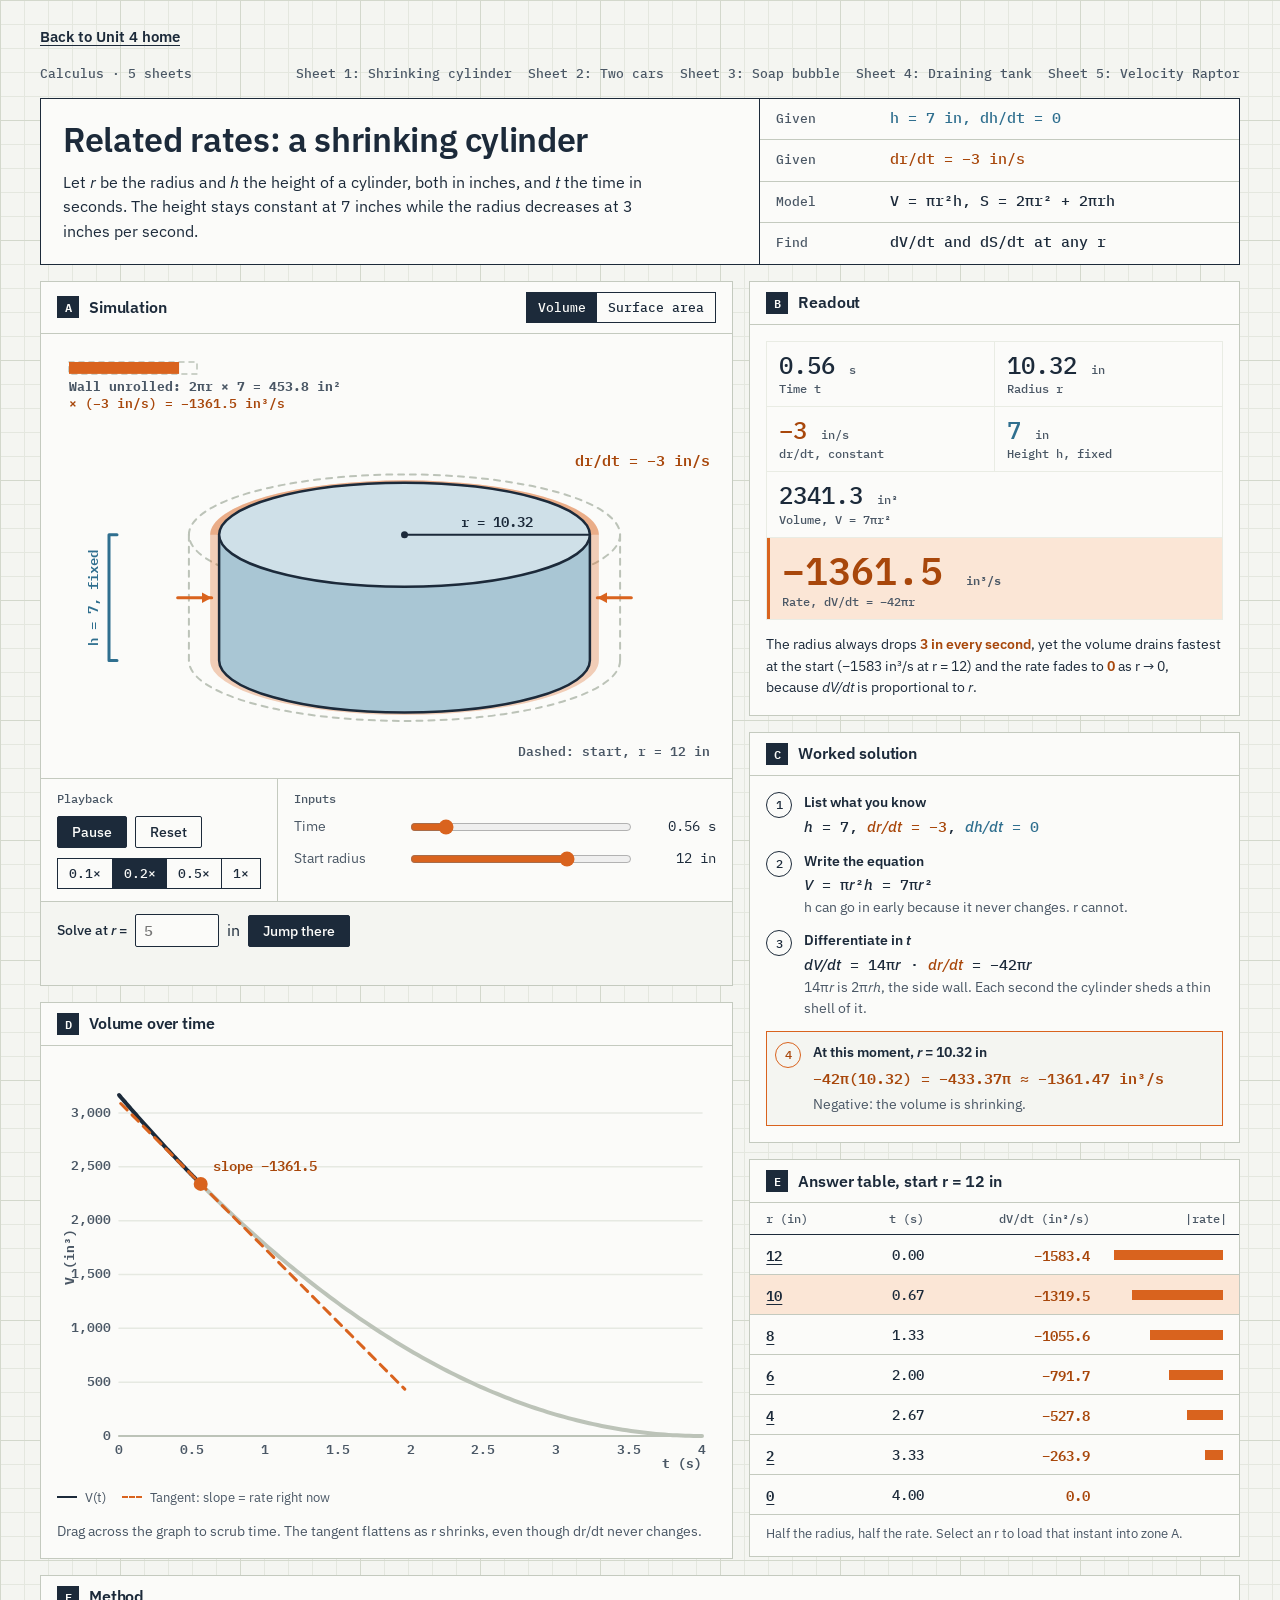
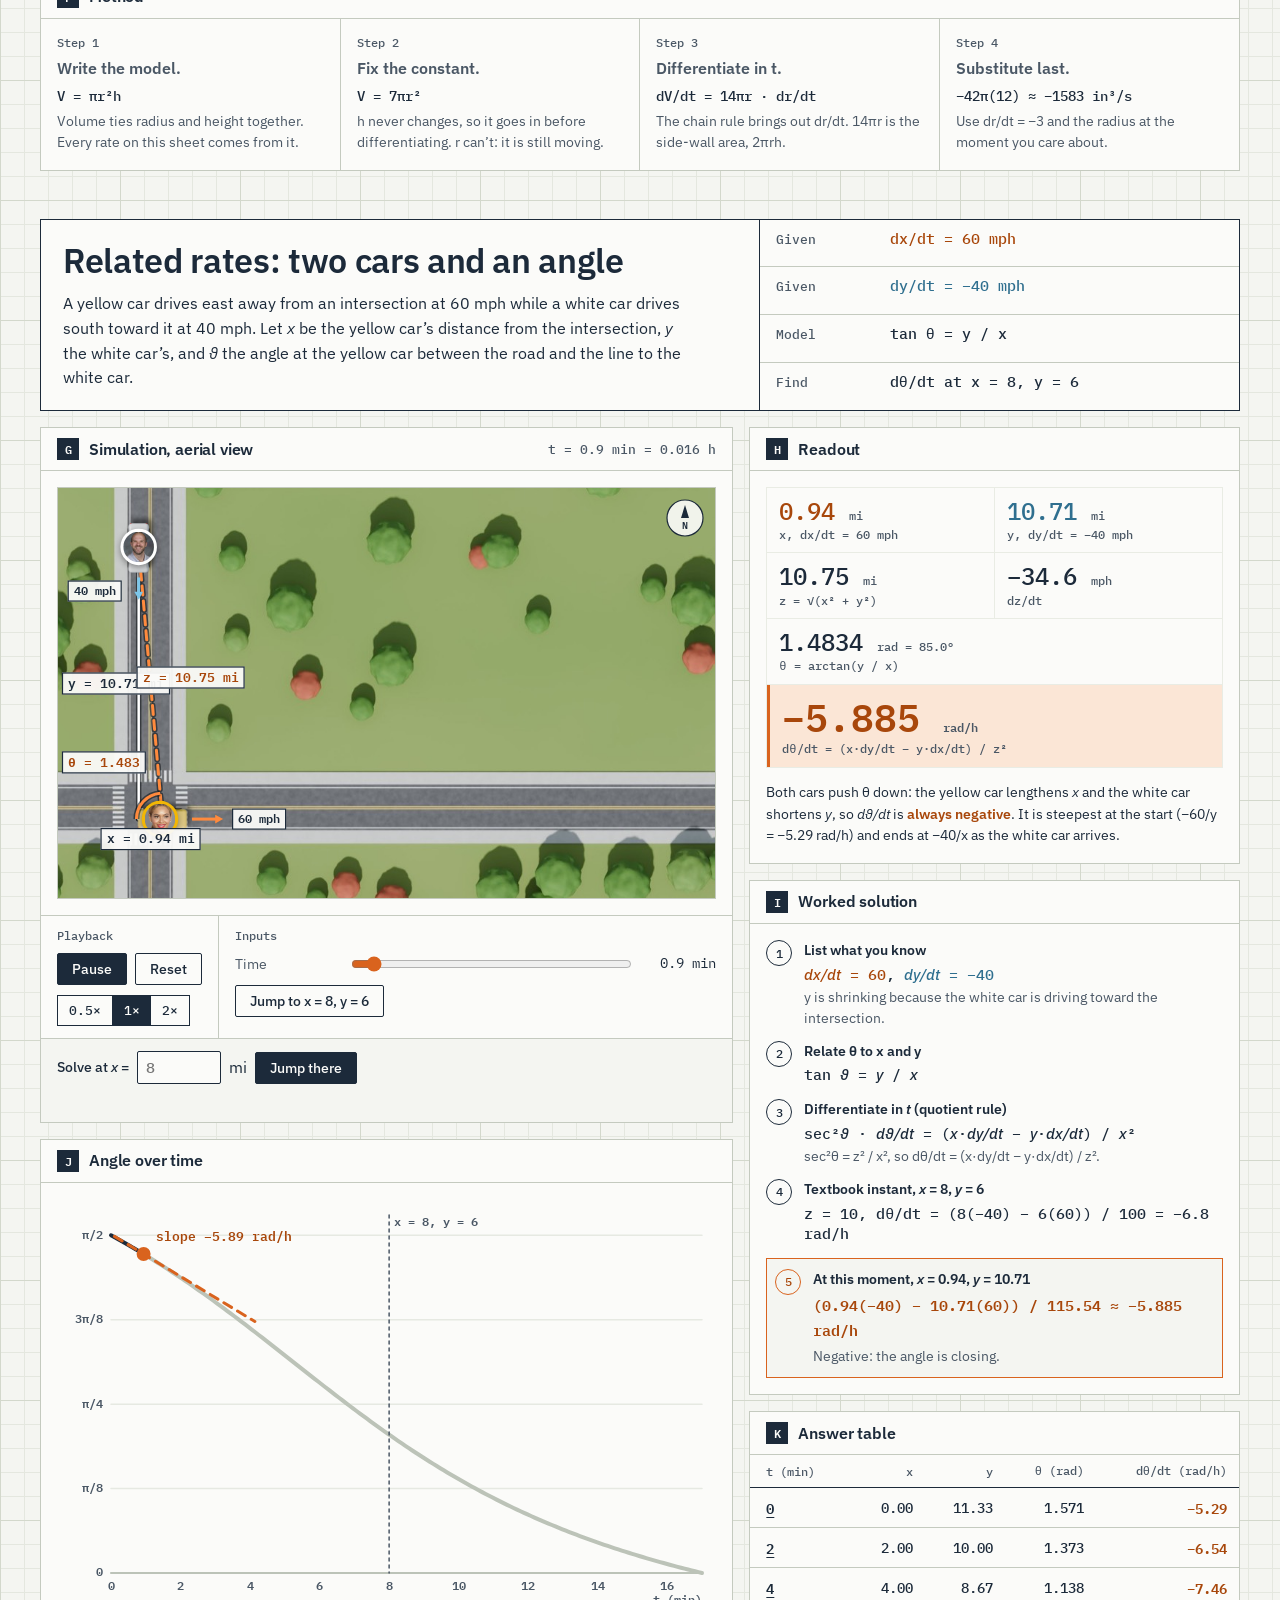
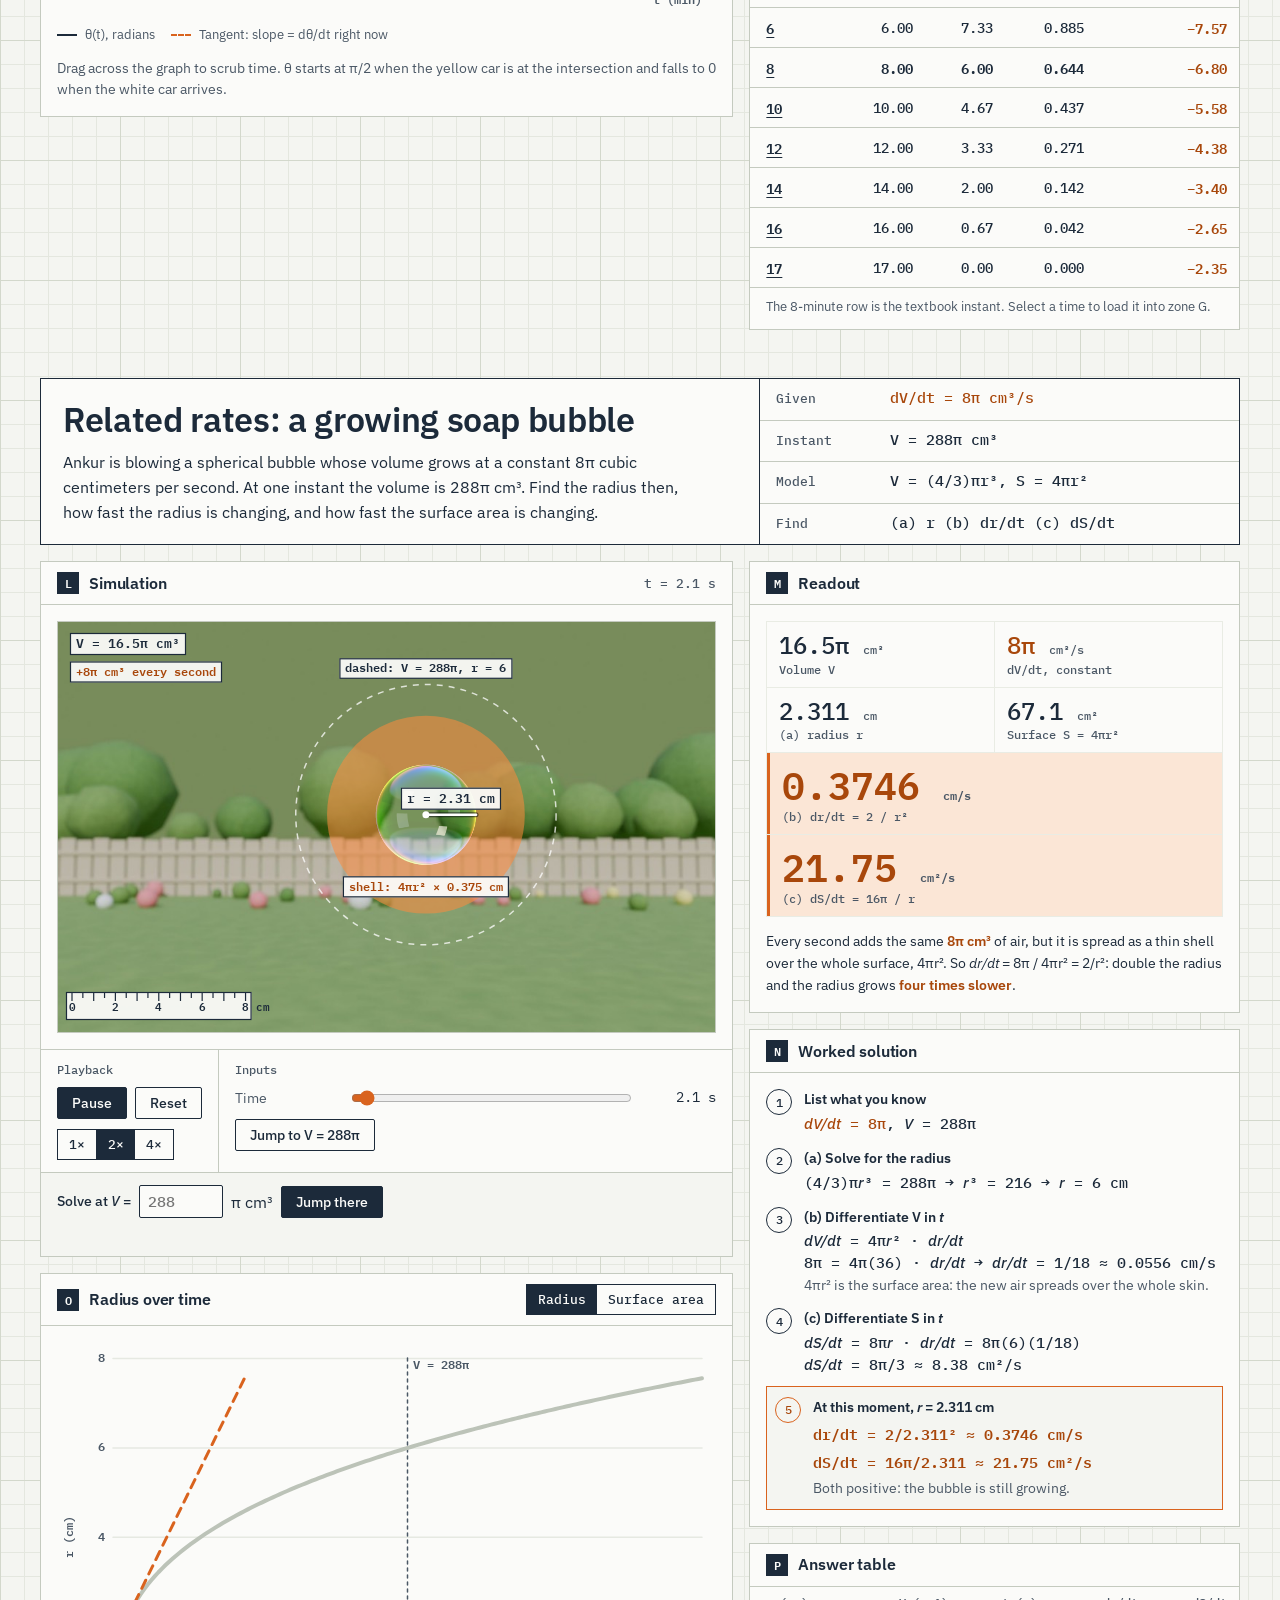
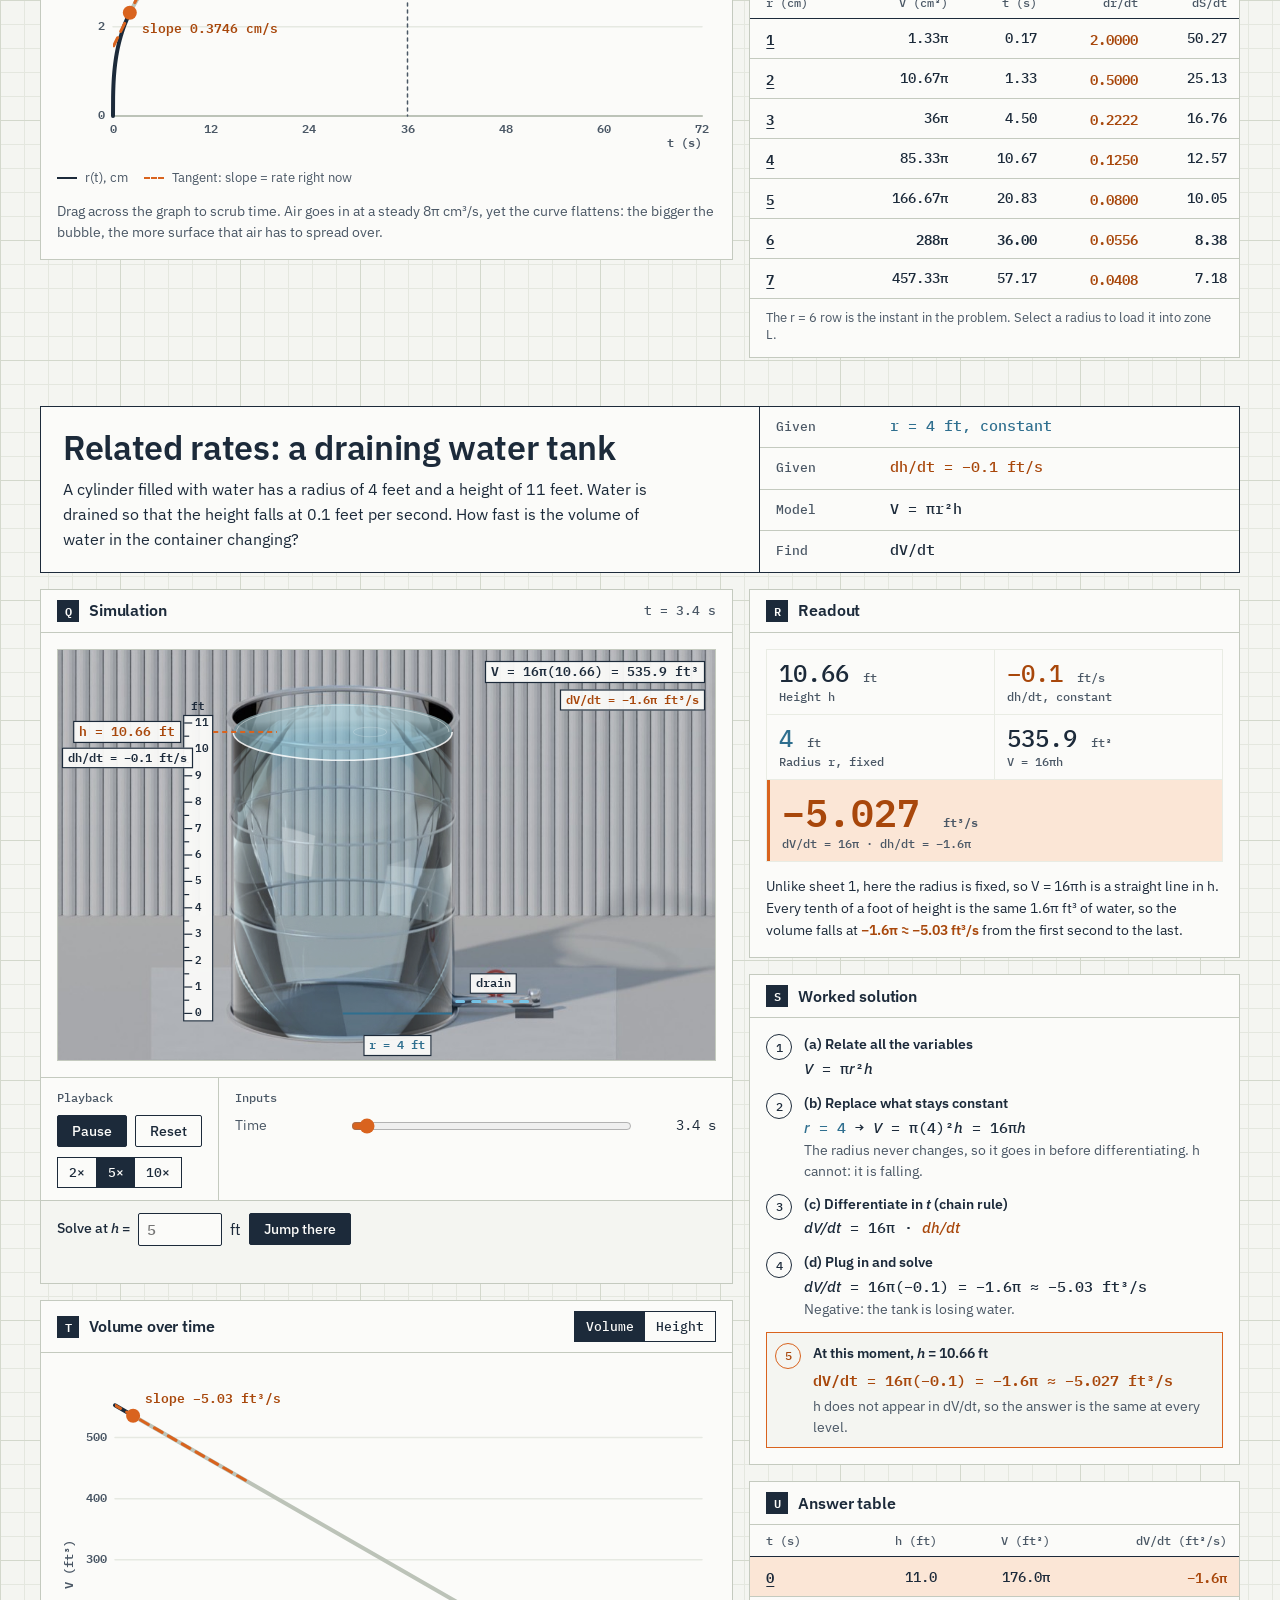
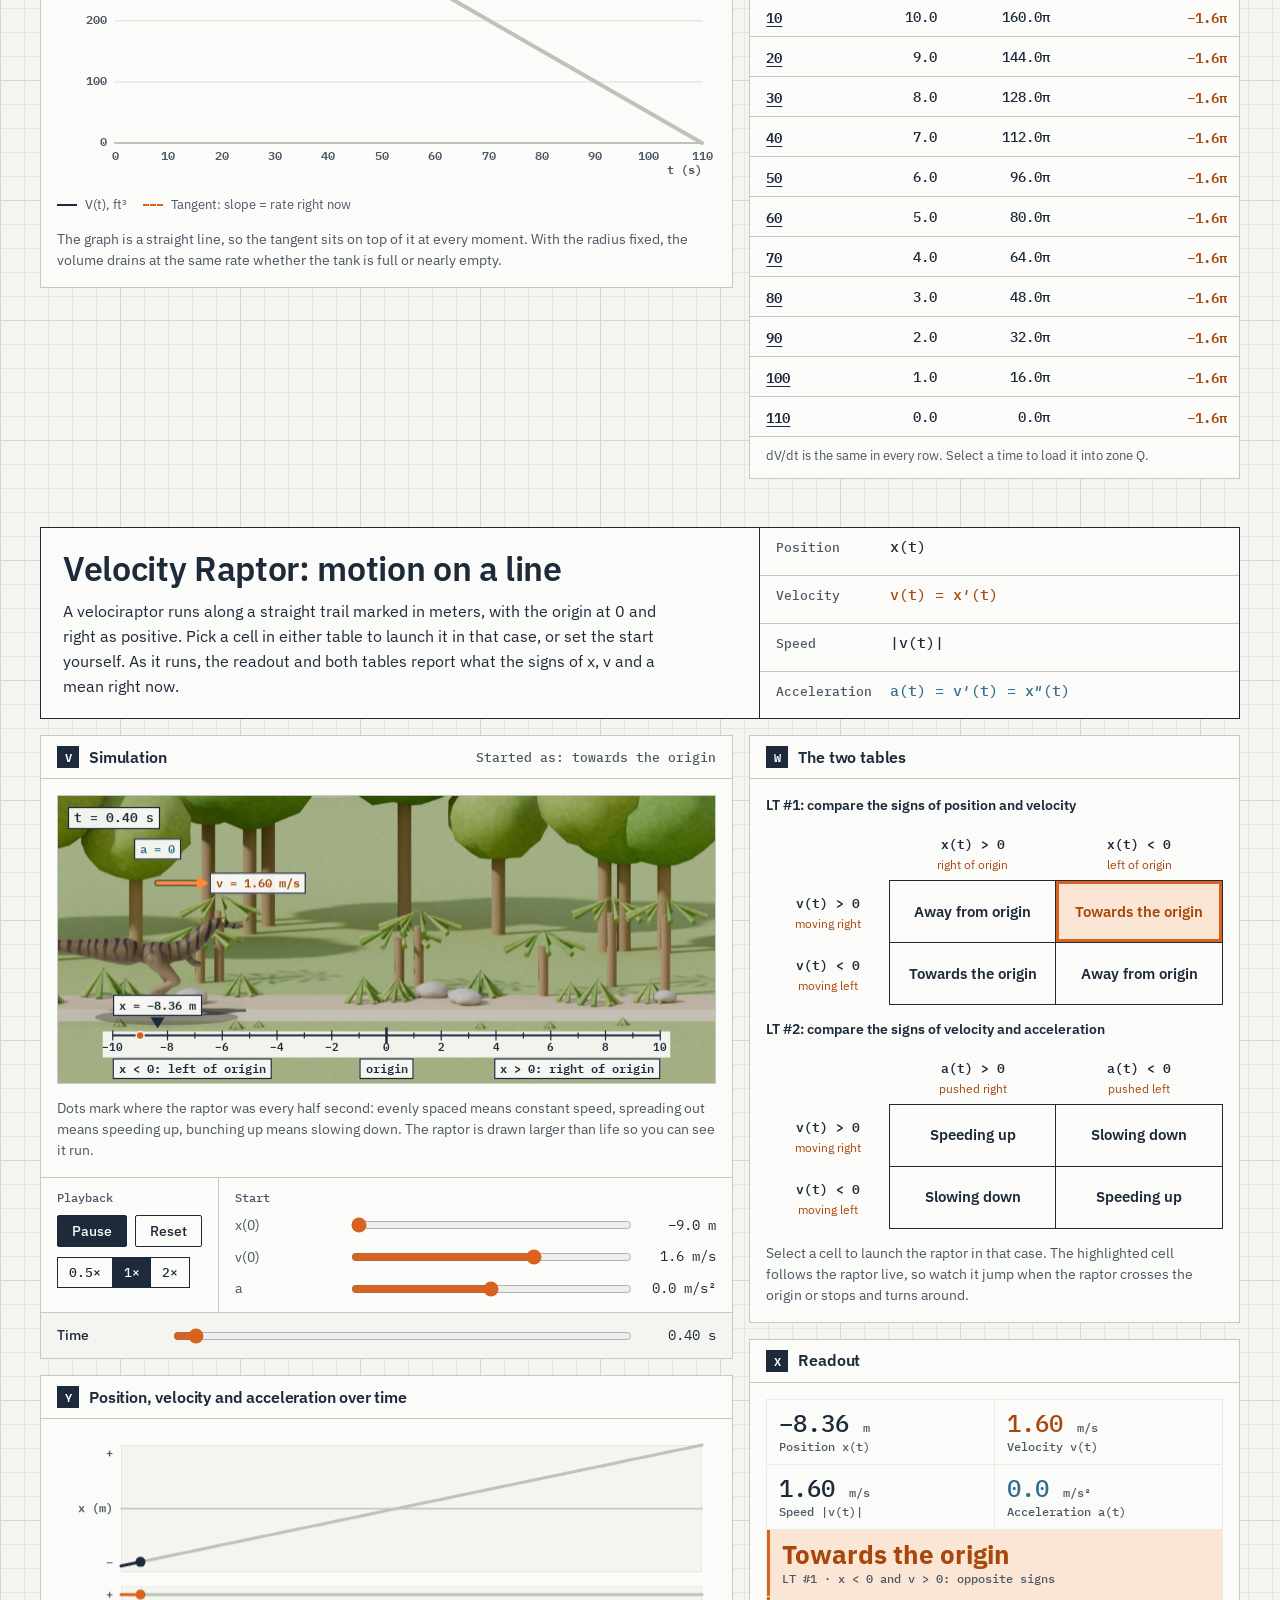
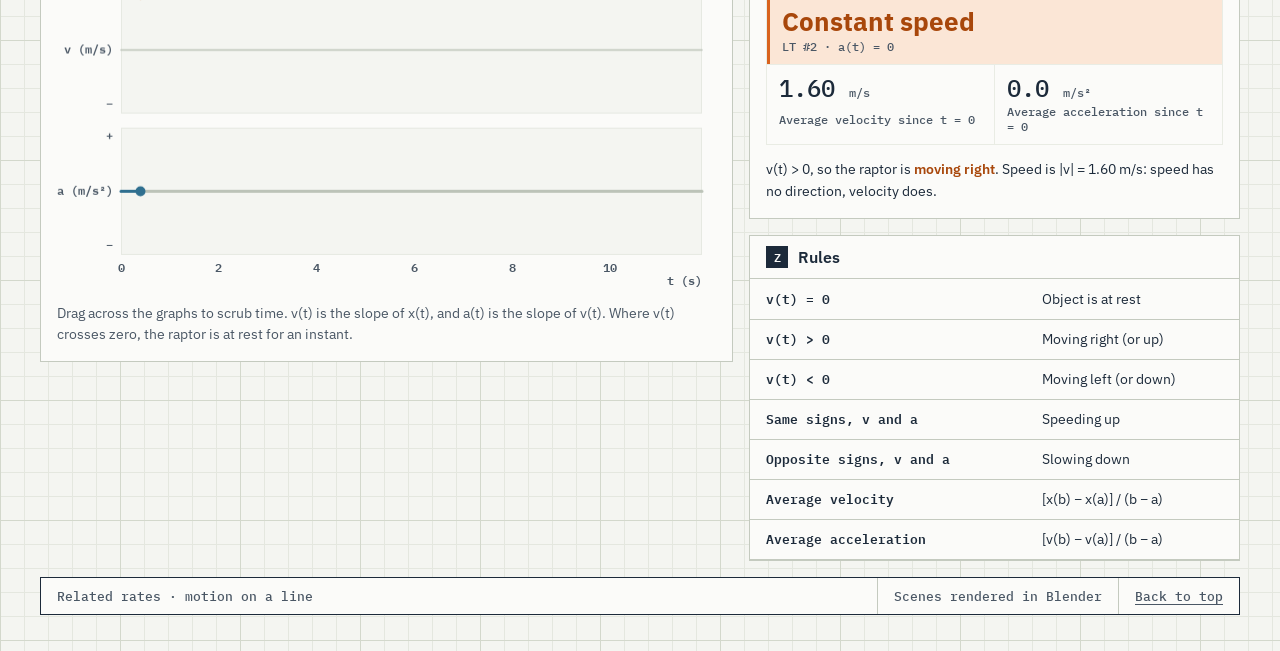
==== commit a412b45d: "Install Vercel Web Analytics Implemented Vercel Web Analytics for this static HTML project.  ## What" ====
--- a/labs/index.html
+++ b/labs/index.html
@@ -1,4 +1,8 @@
-<!doctype html><html><head><meta charset=utf8><meta name=viewport content="width=device-width,initial-scale=1,viewport-fit=cover"><style>:root{color-scheme:light;box-sizing:border-box;padding-top:env(safe-area-inset-top,0px);padding-bottom:env(safe-area-inset-bottom,0px)}html{scroll-padding-top:env(safe-area-inset-top,0px)}body{margin:0;padding:0;font:14px -apple-system,BlinkMacSystemFont,sans-serif;background:#fff;color:#000}img{max-width:100%}[hidden]:not([hidden=until-found i]){display:none!important}</style></head><body>
+<!doctype html><html><head><meta charset=utf8><meta name=viewport content="width=device-width,initial-scale=1,viewport-fit=cover"><style>:root{color-scheme:light;box-sizing:border-box;padding-top:env(safe-area-inset-top,0px);padding-bottom:env(safe-area-inset-bottom,0px)}html{scroll-padding-top:env(safe-area-inset-top,0px)}body{margin:0;padding:0;font:14px -apple-system,BlinkMacSystemFont,sans-serif;background:#fff;color:#000}img{max-width:100%}[hidden]:not([hidden=until-found i]){display:none!important}</style><script>
+  window.va = window.va || function () { (window.vaq = window.vaq || []).push(arguments); };
+</script>
+<script defer src="/_vercel/insights/script.js"></script>
+</head><body>
 <title>Shrinking Cylinder Rates</title>
 <meta name="claude:viewport-fit-sides" content="cover">
 <link rel="preconnect" href="https://fonts.googleapis.com">
@@ -2053,4 +2057,4 @@
 })();
 </script>
 
-</body></html>+</body></html>
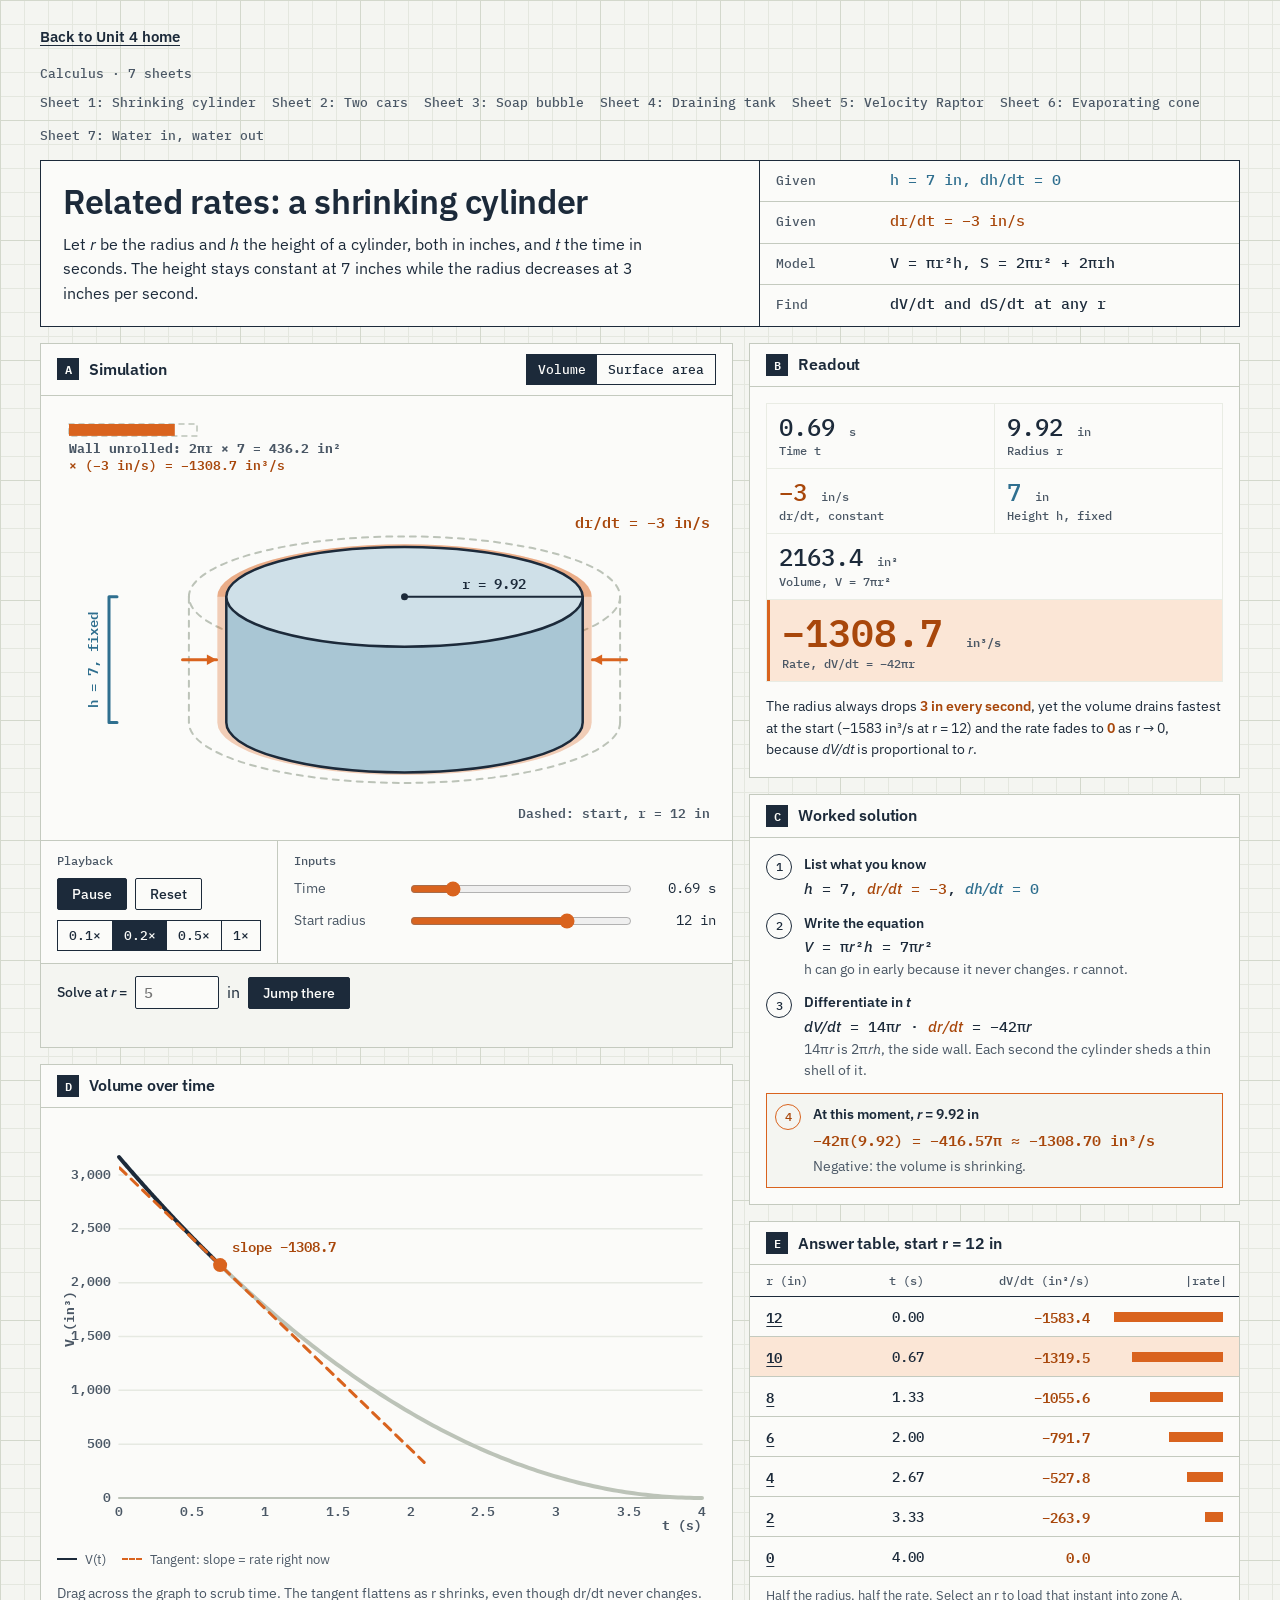
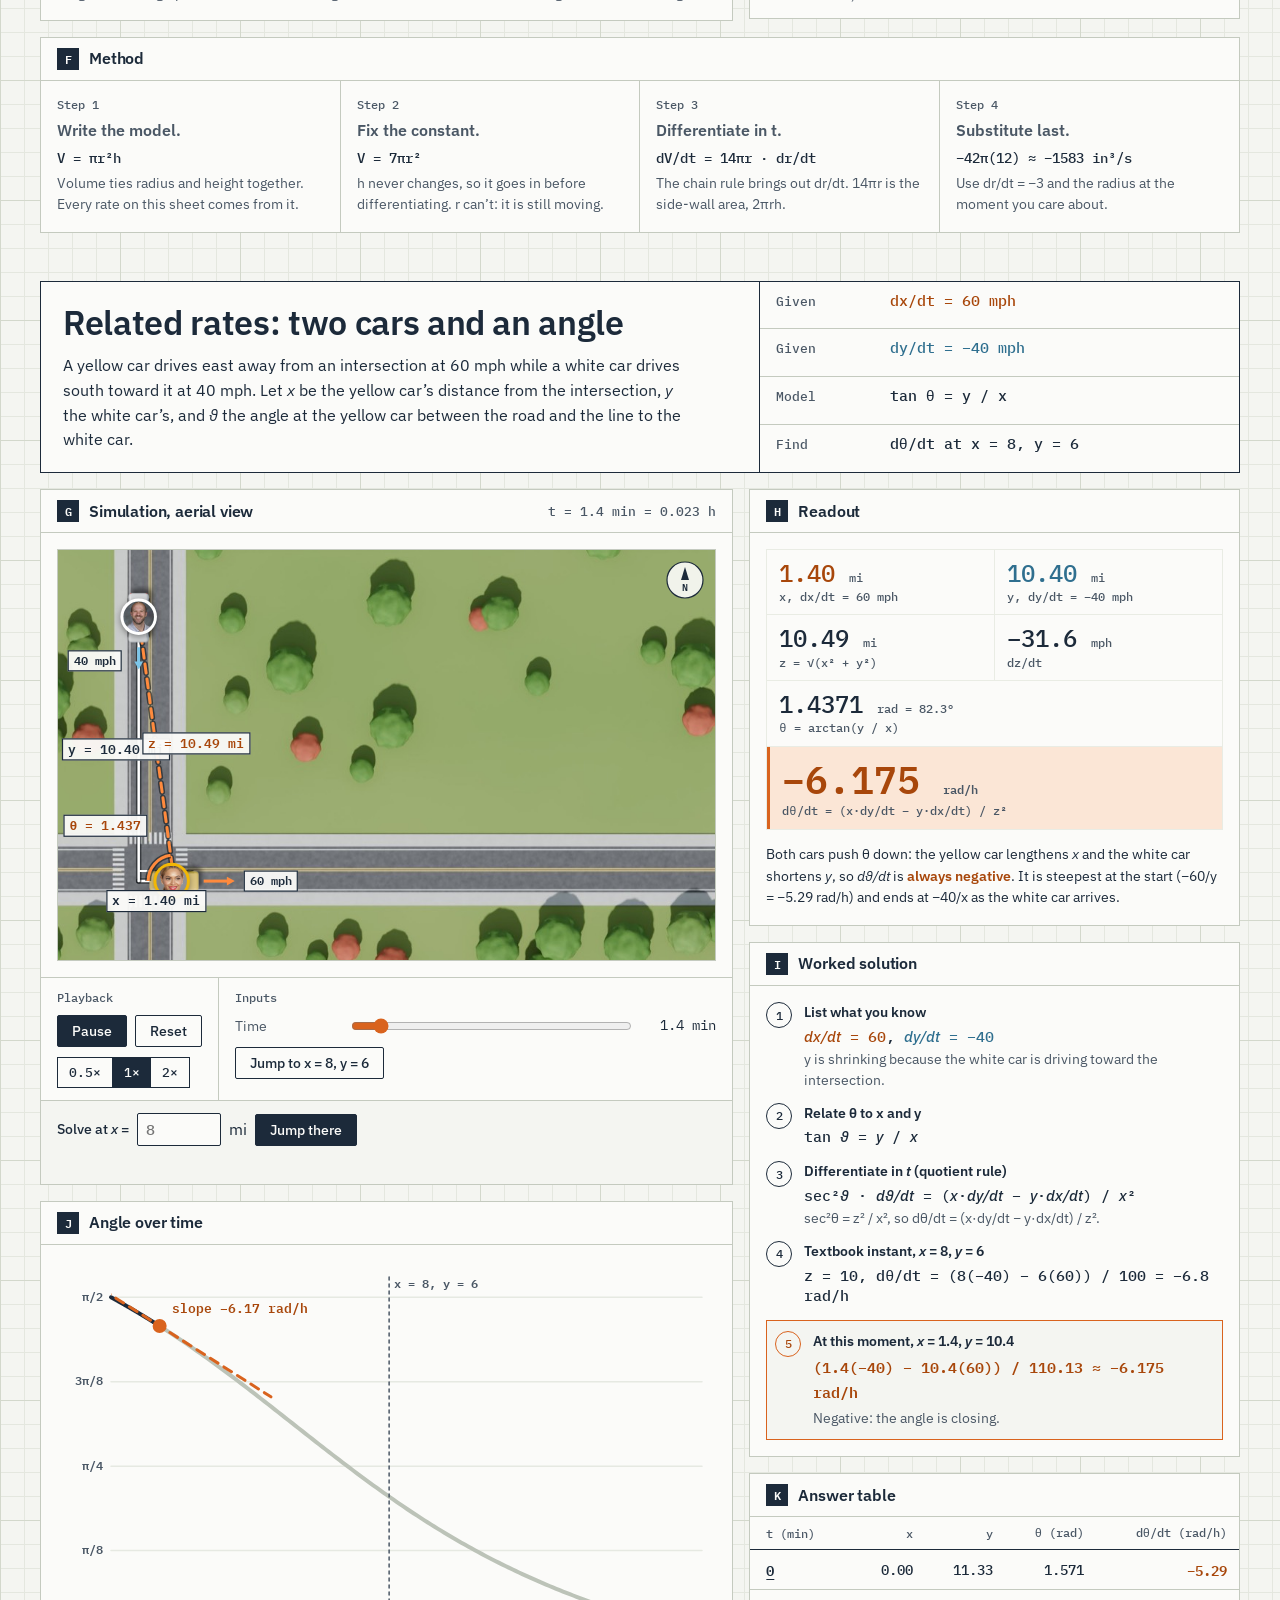
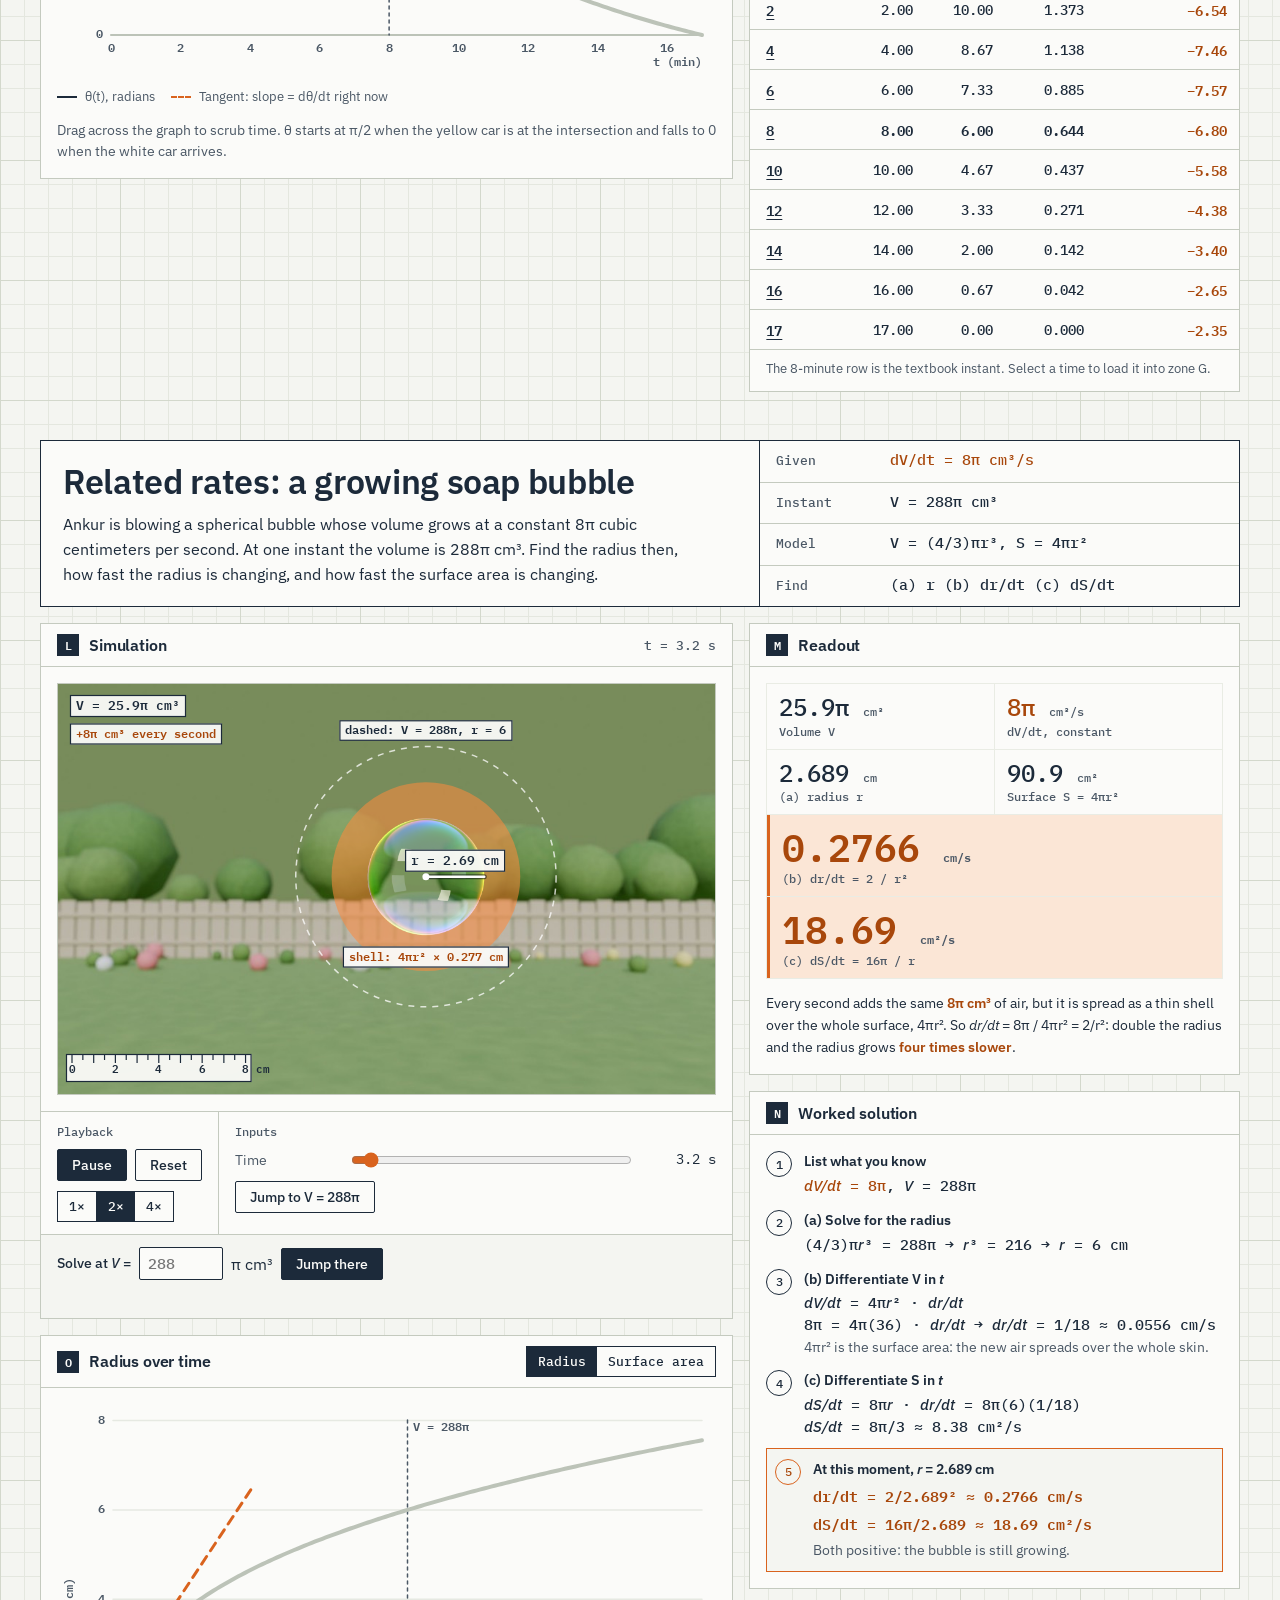
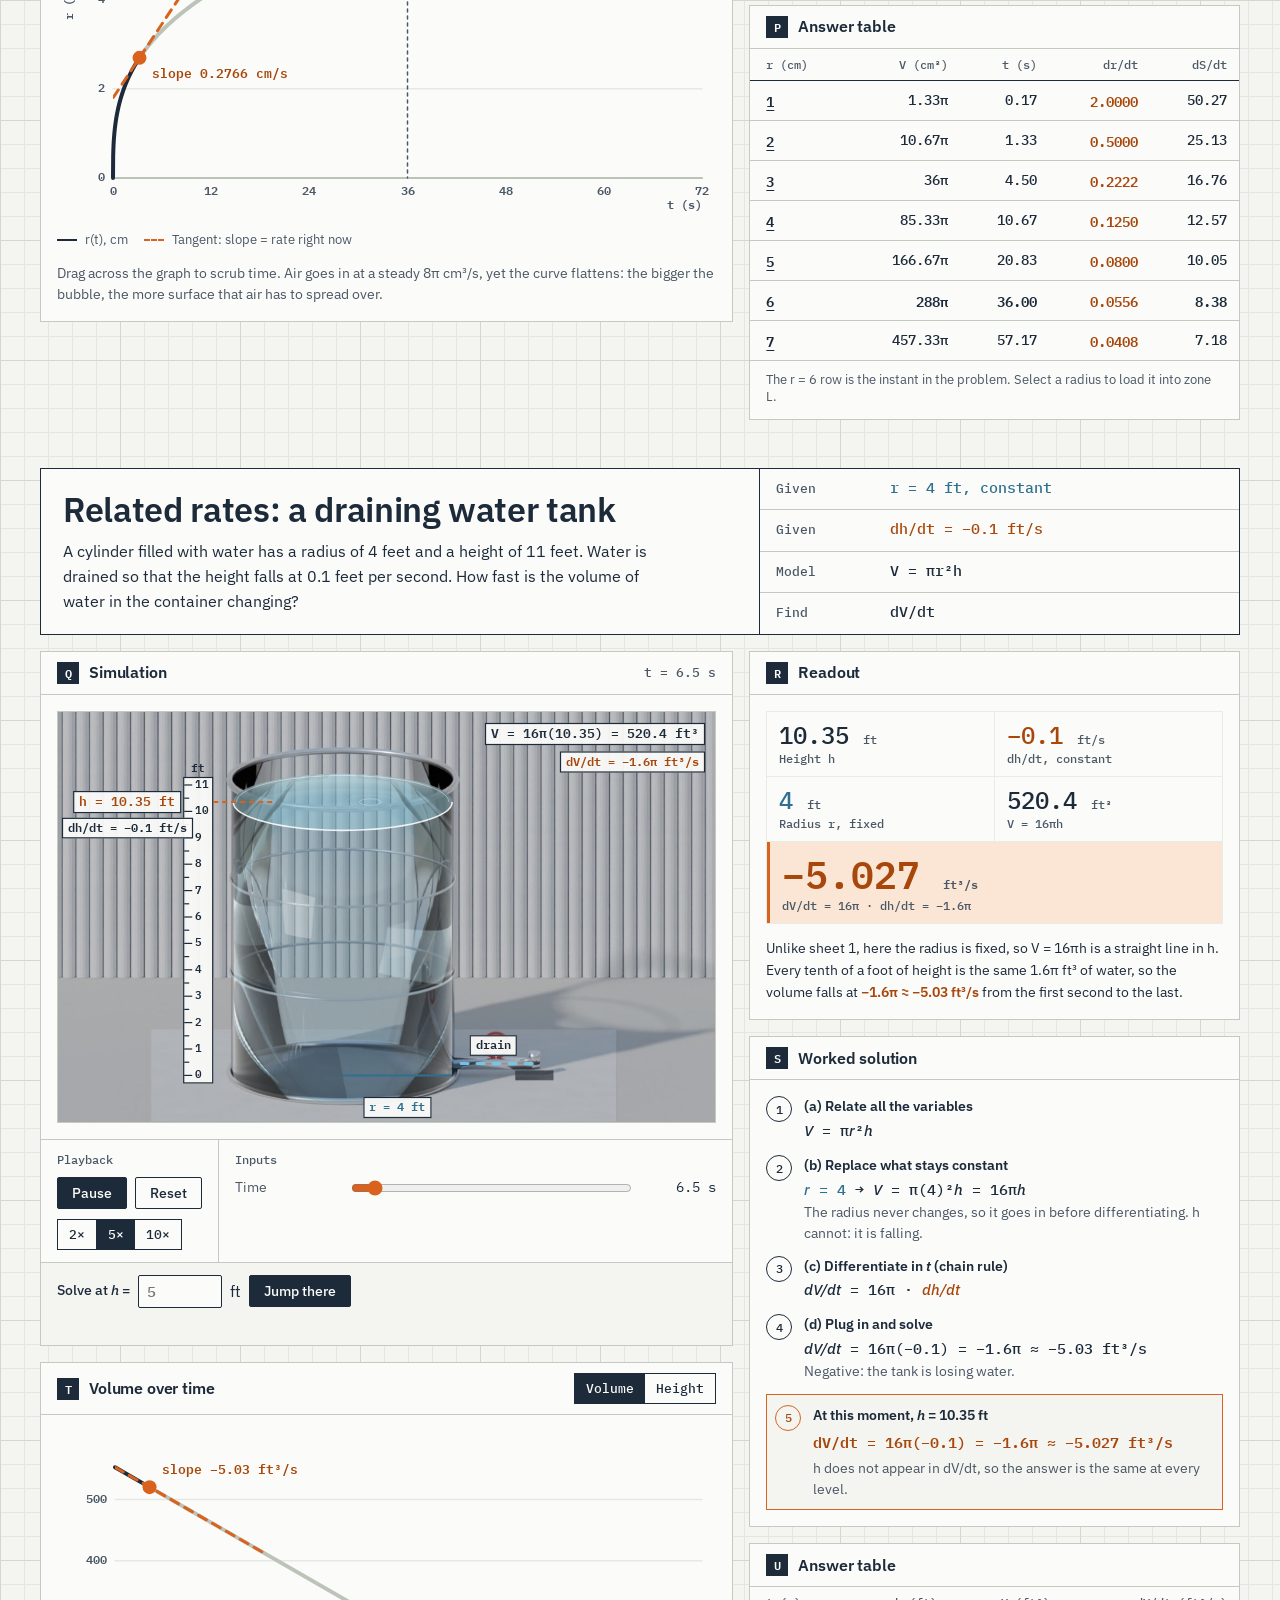
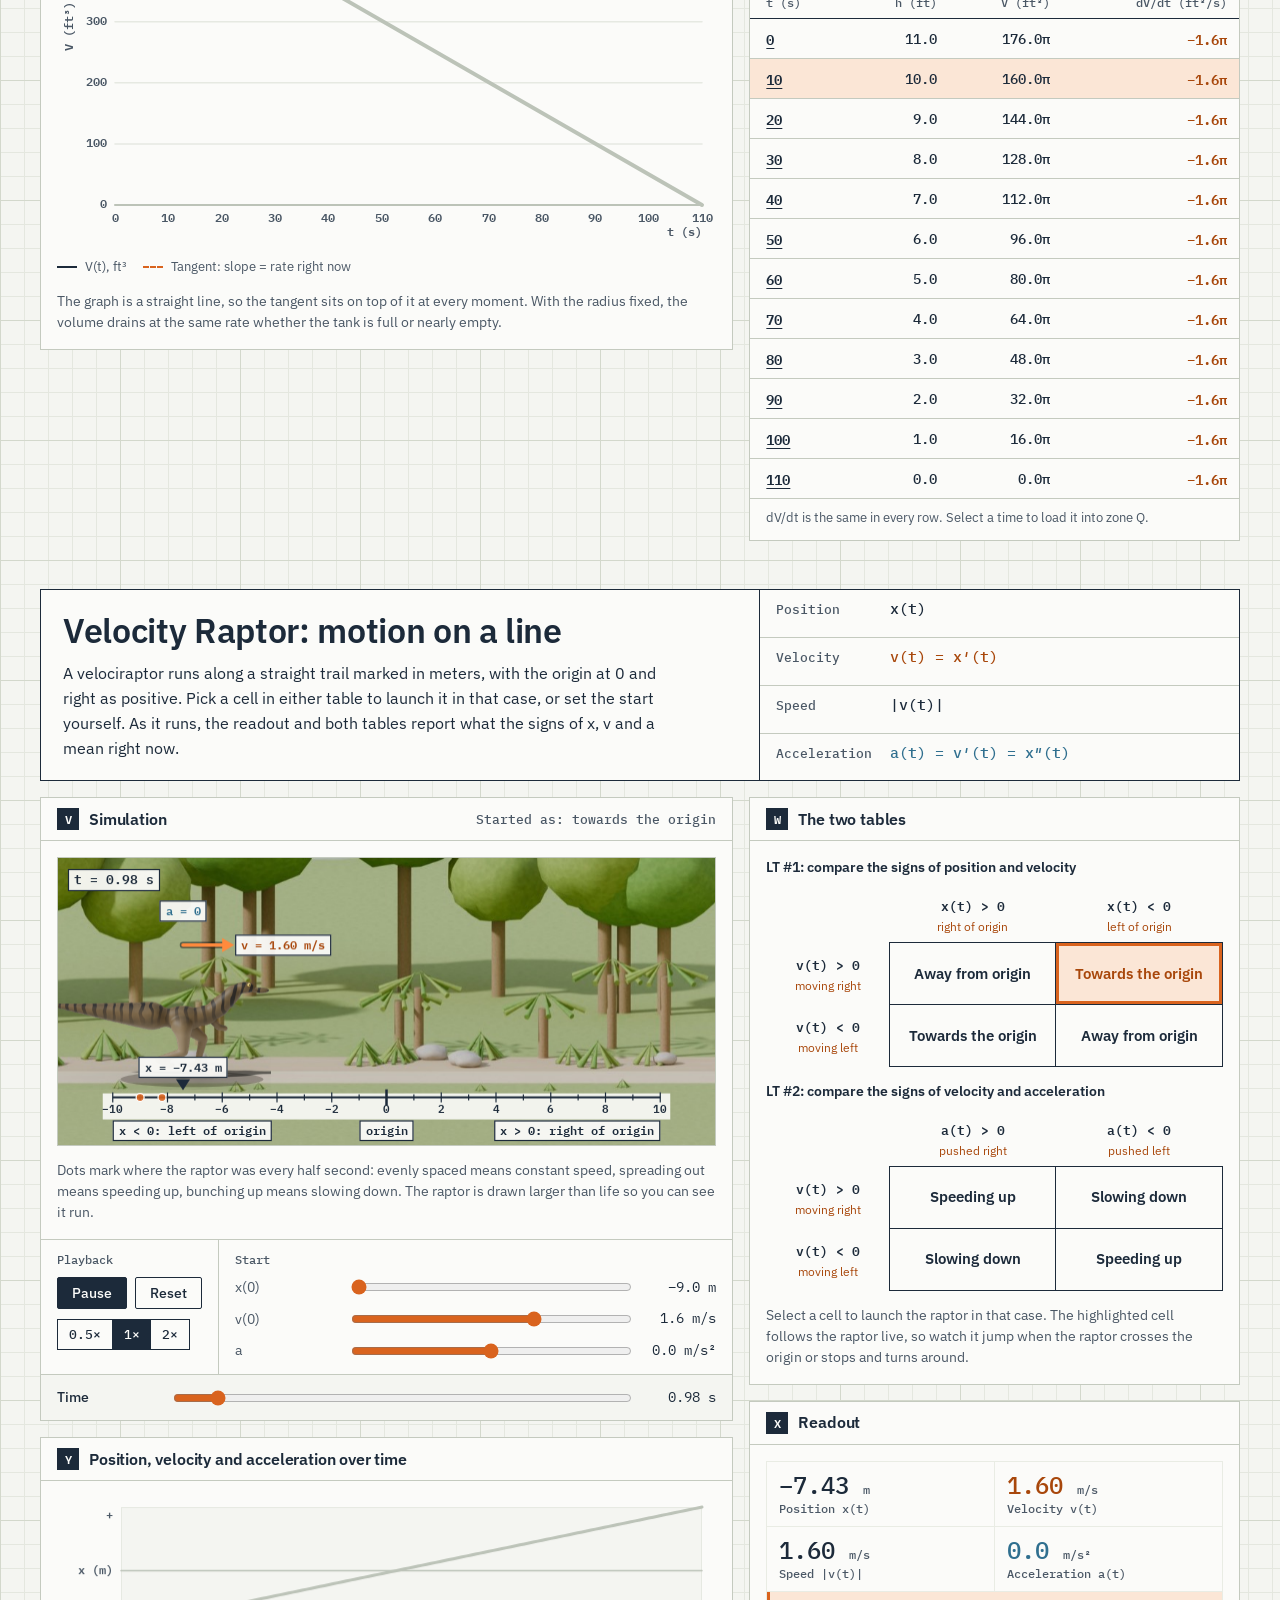
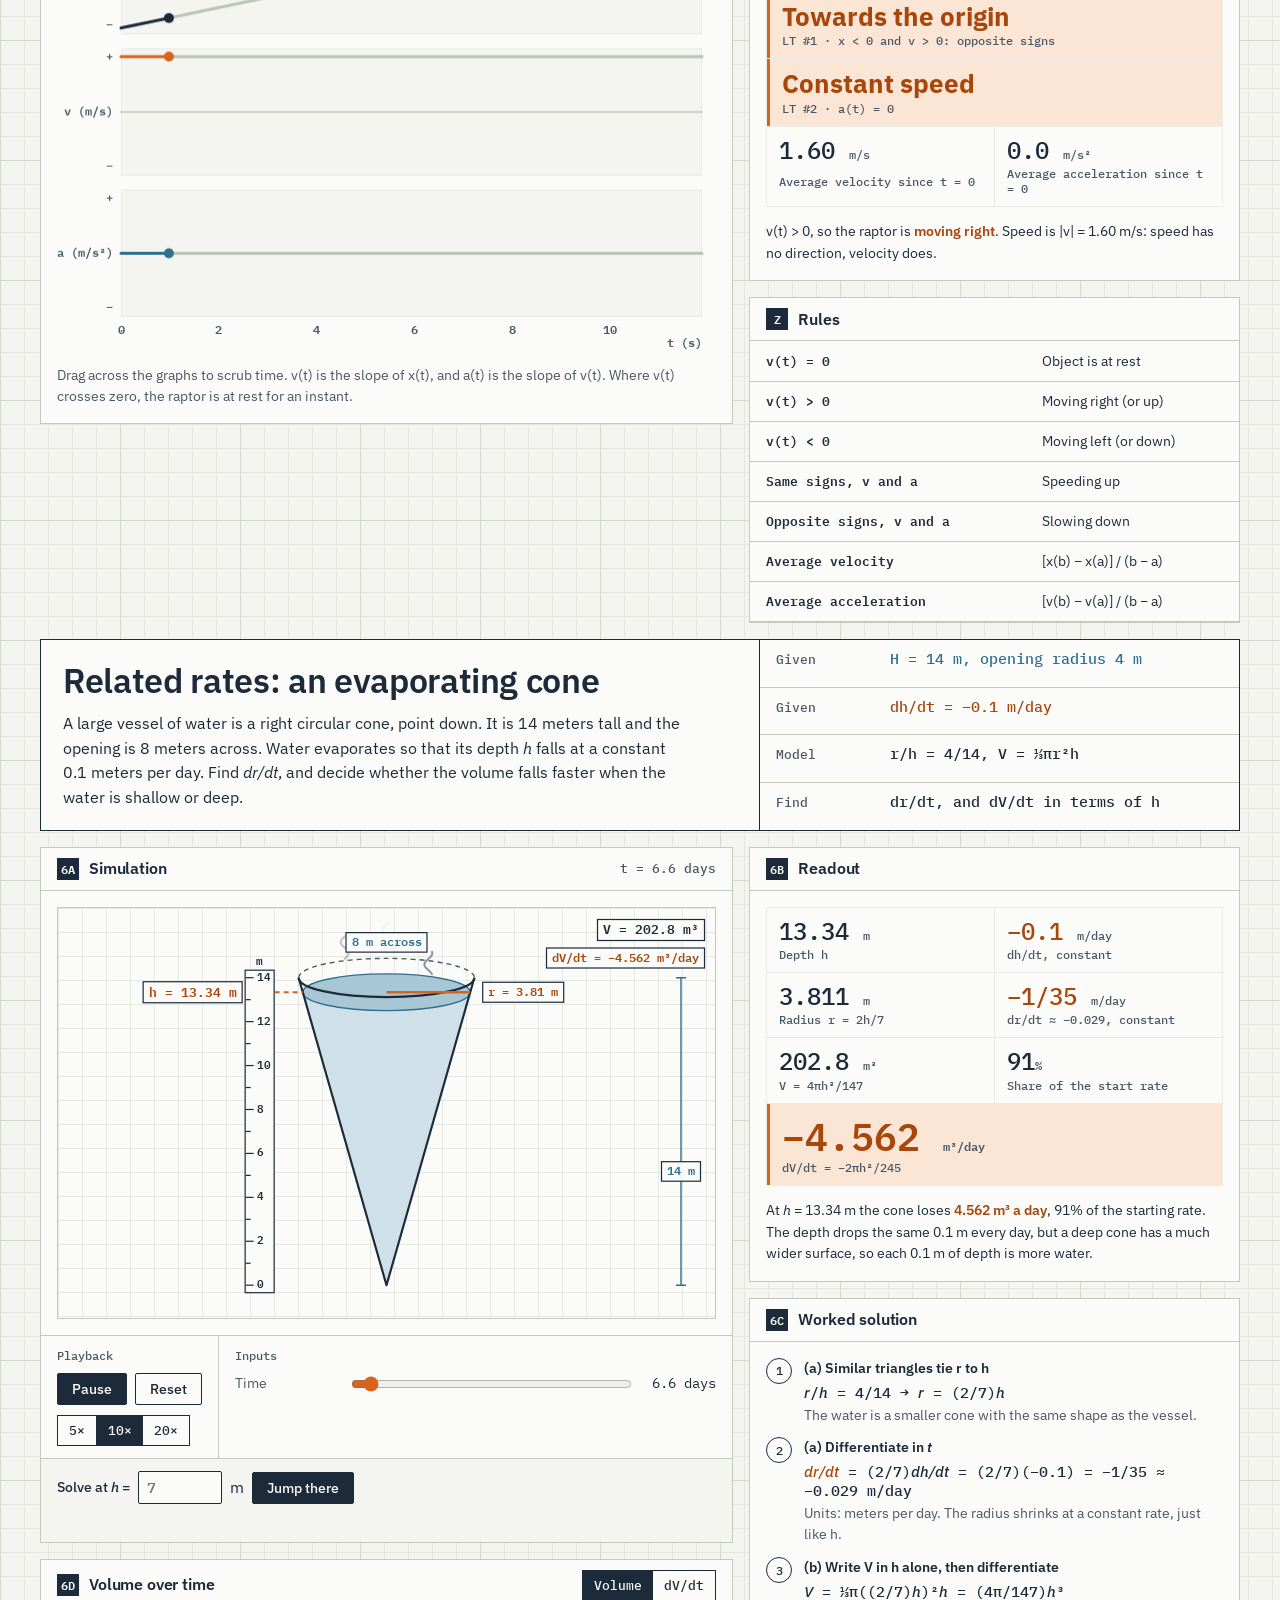
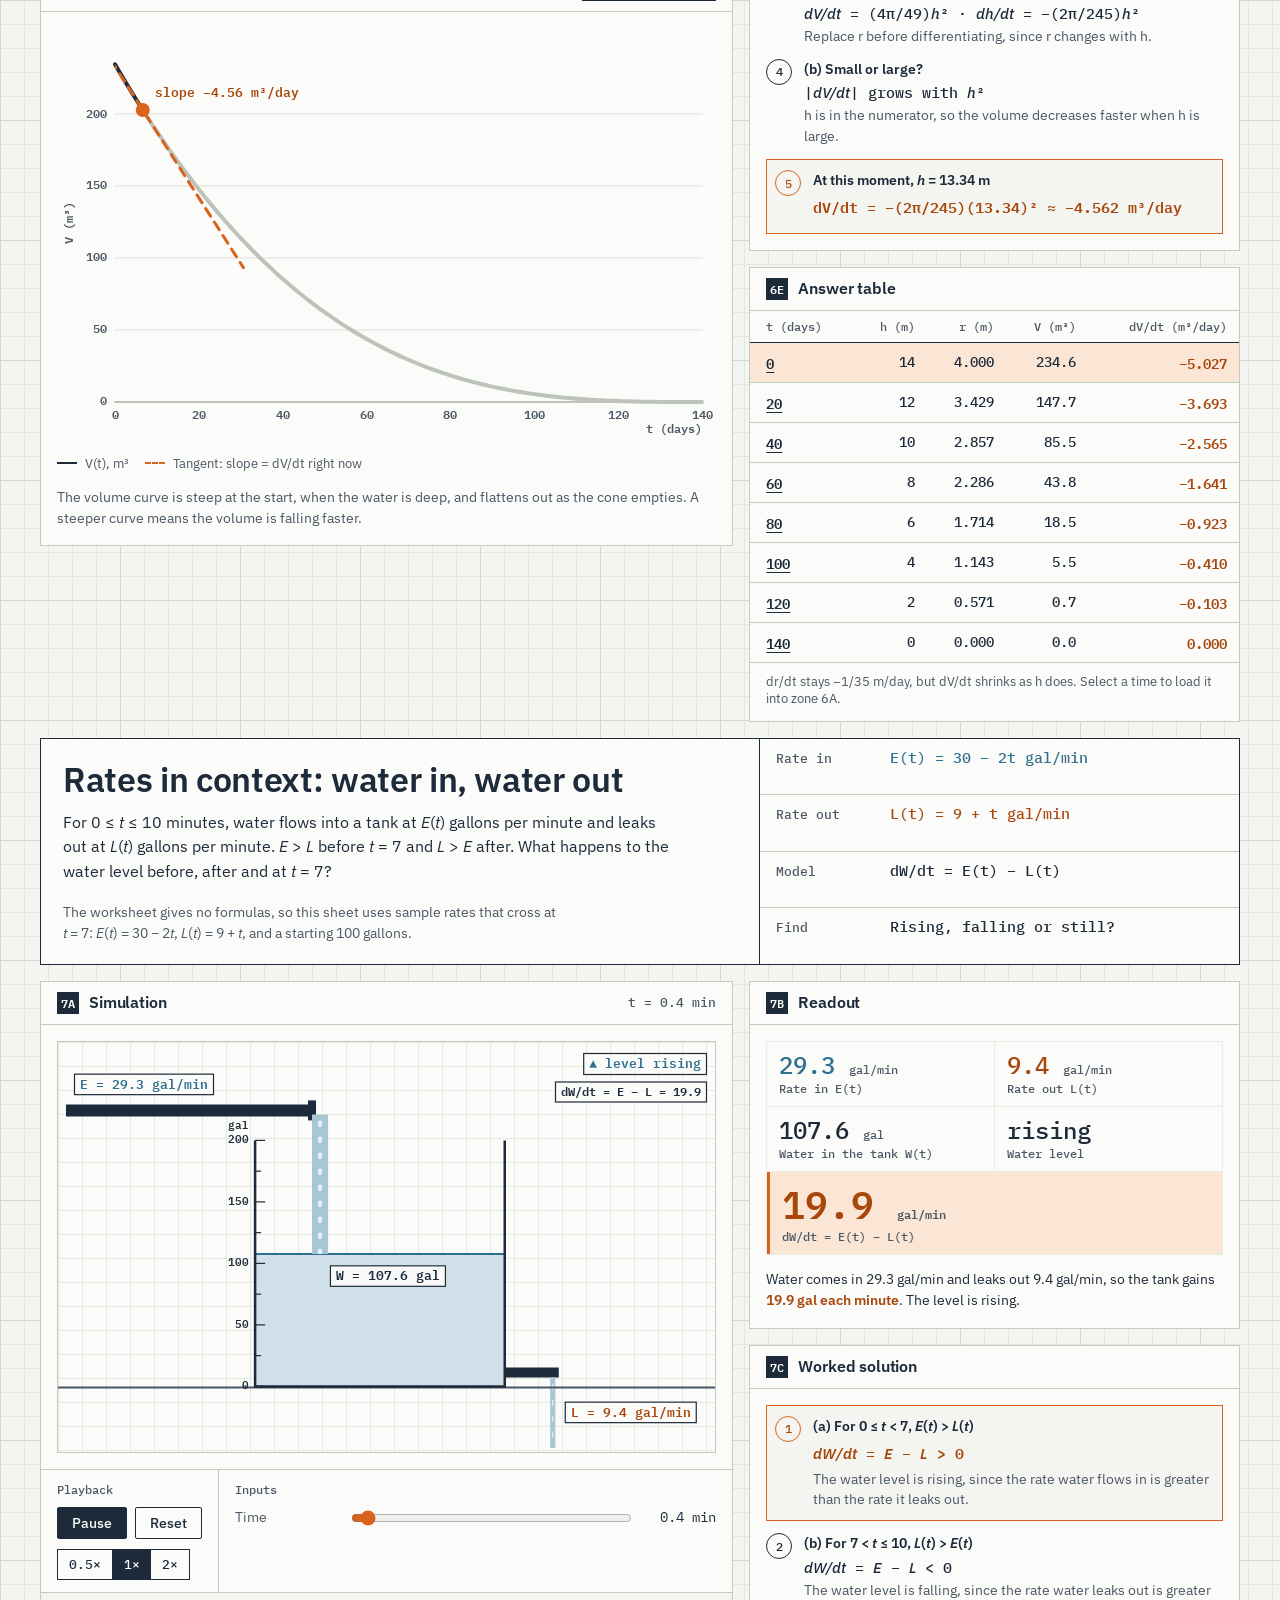
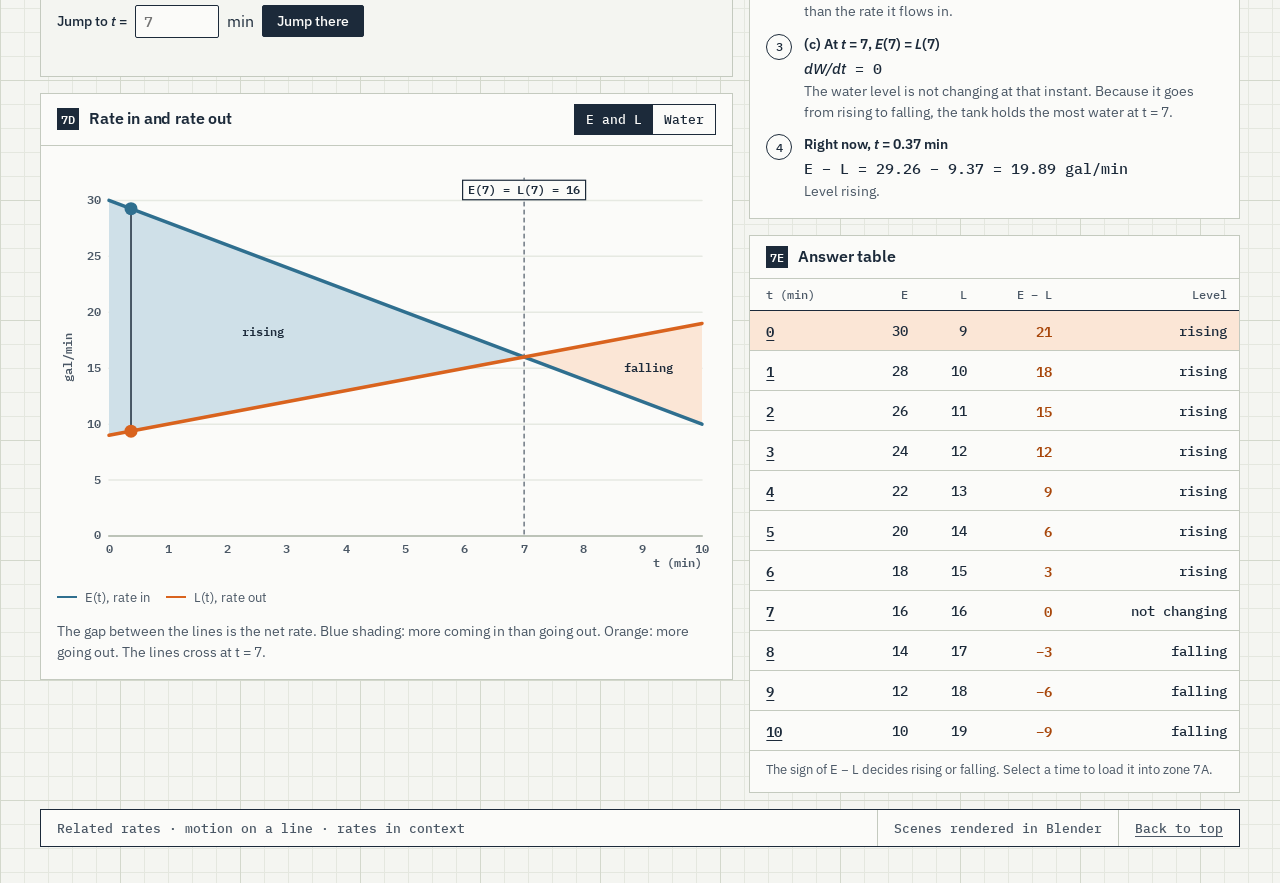
==== commit 0ec38ef1: "Add lab sheets 6 (evaporating cone) and 7 (water in, water out) Co-Authored-By: Claude Opus 5.5 <nor" ====
--- a/labs/index.html
+++ b/labs/index.html
@@ -81,6 +81,8 @@
 table.rules td{text-align:left;font:14px var(--font);white-space:normal}
 #w4Stage{aspect-ratio:16/10;border:1px solid var(--rule)}
 #w4Graph{aspect-ratio:16/10;cursor:crosshair;touch-action:none}
+#k6Stage,#f7Stage{aspect-ratio:16/10;border:1px solid var(--rule)}
+#k6Graph,#f7Graph{aspect-ratio:16/10;cursor:crosshair;touch-action:none}
 #b3Stage{aspect-ratio:16/10;border:1px solid var(--rule)}
 #b3Graph{aspect-ratio:16/10;cursor:crosshair;touch-action:none}
 h2{font-size:1rem}
@@ -229,9 +231,9 @@
 <div class="sheet" id="top">
   <p style="margin:0"><a href="../index.html" style="font:600 15px var(--font);color:var(--ink)">Back to Unit 4 home</a></p>
   <div class="strip">
-    <span>Calculus · 5 sheets</span>
+    <span>Calculus · 7 sheets</span>
     <nav aria-label="Zones">
-      <a href="#top">Sheet 1: Shrinking cylinder</a><a href="#sheet2">Sheet 2: Two cars</a><a href="#sheet3">Sheet 3: Soap bubble</a><a href="#sheet4">Sheet 4: Draining tank</a><a href="#sheet5">Sheet 5: Velocity Raptor</a>
+      <a href="#top">Sheet 1: Shrinking cylinder</a><a href="#sheet2">Sheet 2: Two cars</a><a href="#sheet3">Sheet 3: Soap bubble</a><a href="#sheet4">Sheet 4: Draining tank</a><a href="#sheet5">Sheet 5: Velocity Raptor</a><a href="#sheet6">Sheet 6: Evaporating cone</a><a href="#sheet7">Sheet 7: Water in, water out</a>
     </nav>
   </div>
 
@@ -777,8 +779,211 @@
     </div>
   </div>
 
+
+
+  <header class="titleblock rise" id="sheet6">
+    <div class="tb-main">
+      <h2 class="h1-2">Related rates: an evaporating cone</h2>
+      <p>A large vessel of water is a right circular cone, point down. It is 14 meters tall and the opening is 8 meters across. Water evaporates so that its depth <i class="v">h</i> falls at a constant 0.1 meters per day. Find <i class="v">dr/dt</i>, and decide whether the volume falls faster when the water is shallow or deep.</p>
+    </div>
+    <dl class="tb-specs">
+      <div><dt>Given</dt><dd class="fix">H = 14 m, opening radius 4 m</dd></div>
+      <div><dt>Given</dt><dd class="chg">dh/dt = −0.1 m/day</dd></div>
+      <div><dt>Model</dt><dd>r/h = 4/14, V = ⅓πr²h</dd></div>
+      <div><dt>Find</dt><dd>dr/dt, and dV/dt in terms of h</dd></div>
+    </dl>
+  </header>
+
+  <div class="ws">
+    <div class="col-7">
+      <section class="zone rise" id="z6A" aria-labelledby="h6A">
+        <div class="zone-h">
+          <h2 id="h6A"><span class="zid" aria-hidden="true">6A</span>Simulation</h2>
+          <span class="zone-meta" id="k6Clock">t = 0 days</span>
+        </div>
+        <div class="zone-b"><canvas id="k6Stage" aria-label="A cone-shaped vessel, point down, 14 meters tall and 8 meters across, with water evaporating so the depth falls; a ruler in meters marks the depth and the water's radius is drawn at the surface"></canvas></div>
+        <div class="ctrl">
+          <div class="cg">
+            <span class="cg-t">Playback</span>
+            <div class="row">
+              <button class="btn primary" id="k6Play">Play</button>
+              <button class="btn" id="k6Reset">Reset</button>
+            </div>
+            <div class="seg" role="group" aria-label="Playback speed for sheet 6">
+              <button class="btn" data-sp6="5" aria-pressed="false">5×</button>
+              <button class="btn" data-sp6="10" aria-pressed="true">10×</button>
+              <button class="btn" data-sp6="20" aria-pressed="false">20×</button>
+            </div>
+          </div>
+          <div class="cg">
+            <span class="cg-t">Inputs</span>
+            <div class="scrub"><label for="k6T">Time</label><input type="range" id="k6T" min="0" max="140" step="0.5" value="0"><output id="k6TOut" for="k6T">0 days</output></div>
+          </div>
+        </div>
+        <form class="solve" id="k6Form" novalidate>
+          <label for="k6HIn">Solve at <i class="v">h</i> =</label>
+          <input type="number" id="k6HIn" inputmode="decimal" min="0" max="14" step="any" placeholder="7" aria-describedby="k6Msg">
+          <span>m</span>
+          <button class="btn primary" type="submit">Jump there</button>
+          <span class="msg" id="k6Msg" role="status"></span>
+        </form>
+      </section>
+
+      <section class="zone rise" id="z6D" aria-labelledby="h6D">
+        <div class="zone-h">
+          <h2 id="h6D"><span class="zid" aria-hidden="true">6D</span><span id="k6GraphTitle">Volume over time</span></h2>
+          <div class="seg" role="group" aria-label="Quantity to graph on sheet 6">
+            <button class="btn" id="k6qV" aria-pressed="true">Volume</button>
+            <button class="btn" id="k6qR" aria-pressed="false">dV/dt</button>
+          </div>
+        </div>
+        <div class="zone-b">
+          <canvas id="k6Graph" aria-label="Graph of the volume, or of dV/dt, against time"></canvas>
+          <div class="legend">
+            <span style="--c:var(--ink)" id="k6Lg">V(t), m³</span>
+            <span class="dash" style="--c:var(--crimson)" id="k6Lg2">Tangent: slope = dV/dt right now</span>
+          </div>
+          <p class="note" id="k6Note">The volume curve is steep at the start, when the water is deep, and flattens out as the cone empties. A steeper curve means the volume is falling faster.</p>
+        </div>
+      </section>
+    </div>
+
+    <div class="col-5">
+      <section class="zone inst rise" style="--i:1" aria-labelledby="h6B">
+        <div class="zone-h"><h2 id="h6B"><span class="zid" aria-hidden="true">6B</span>Readout</h2></div>
+        <div class="zone-b">
+          <div class="gauges">
+            <div class="g"><span class="v" id="k6gH"></span><span class="k">Depth h</span></div>
+            <div class="g change"><span class="v">−0.1 <small>m/day</small></span><span class="k">dh/dt, constant</span></div>
+            <div class="g"><span class="v" id="k6gR"></span><span class="k">Radius r = 2h/7</span></div>
+            <div class="g change"><span class="v">−1/35 <small>m/day</small></span><span class="k">dr/dt ≈ −0.029, constant</span></div>
+            <div class="g"><span class="v" id="k6gV"></span><span class="k">V = 4πh³/147</span></div>
+            <div class="g"><span class="v" id="k6gP"></span><span class="k">Share of the start rate</span></div>
+            <div class="g hot"><span class="v" id="k6gD"></span><span class="k">dV/dt = −2πh²/245</span></div>
+          </div>
+          <p class="insight" id="k6Insight"></p>
+        </div>
+      </section>
+
+      <section class="zone rise" style="--i:2" aria-labelledby="h6C">
+        <div class="zone-h"><h2 id="h6C"><span class="zid" aria-hidden="true">6C</span>Worked solution</h2></div>
+        <div class="zone-b"><ol class="steps" id="k6Steps"></ol></div>
+      </section>
+
+      <section class="zone rise" style="--i:3" aria-labelledby="h6E">
+        <div class="zone-h"><h2 id="h6E"><span class="zid" aria-hidden="true">6E</span>Answer table</h2></div>
+        <div class="tbl-wrap">
+          <table class="ans">
+            <caption>dr/dt stays −1/35 m/day, but dV/dt shrinks as h does. Select a time to load it into zone 6A.</caption>
+            <thead><tr><th scope="col">t (days)</th><th scope="col">h (m)</th><th scope="col">r (m)</th><th scope="col">V (m³)</th><th scope="col">dV/dt (m³/day)</th></tr></thead>
+            <tbody id="k6Body"></tbody>
+          </table>
+        </div>
+      </section>
+    </div>
+  </div>
+
+
+  <header class="titleblock rise" id="sheet7">
+    <div class="tb-main">
+      <h2 class="h1-2">Rates in context: water in, water out</h2>
+      <p>For 0 ≤ <i class="v">t</i> ≤ 10 minutes, water flows into a tank at <i class="v">E</i>(<i class="v">t</i>) gallons per minute and leaks out at <i class="v">L</i>(<i class="v">t</i>) gallons per minute. <i class="v">E</i> &gt; <i class="v">L</i> before <i class="v">t</i> = 7 and <i class="v">L</i> &gt; <i class="v">E</i> after. What happens to the water level before, after and at <i class="v">t</i> = 7?</p>
+      <p class="note" style="margin-top:8px">The worksheet gives no formulas, so this sheet uses sample rates that cross at <i class="v">t</i> = 7: <i class="v">E</i>(<i class="v">t</i>) = 30 − 2<i class="v">t</i>, <i class="v">L</i>(<i class="v">t</i>) = 9 + <i class="v">t</i>, and a starting 100 gallons.</p>
+    </div>
+    <dl class="tb-specs">
+      <div><dt>Rate in</dt><dd class="fix">E(t) = 30 − 2t gal/min</dd></div>
+      <div><dt>Rate out</dt><dd class="chg">L(t) = 9 + t gal/min</dd></div>
+      <div><dt>Model</dt><dd>dW/dt = E(t) − L(t)</dd></div>
+      <div><dt>Find</dt><dd>Rising, falling or still?</dd></div>
+    </dl>
+  </header>
+
+  <div class="ws">
+    <div class="col-7">
+      <section class="zone rise" id="z7A" aria-labelledby="h7A">
+        <div class="zone-h">
+          <h2 id="h7A"><span class="zid" aria-hidden="true">7A</span>Simulation</h2>
+          <span class="zone-meta" id="f7Clock">t = 0.0 min</span>
+        </div>
+        <div class="zone-b"><canvas id="f7Stage" aria-label="A tank with water pouring in through a pipe at the top and leaking out of a pipe at the bottom; the width of each stream shows its rate and a scale shows the gallons in the tank"></canvas></div>
+        <div class="ctrl">
+          <div class="cg">
+            <span class="cg-t">Playback</span>
+            <div class="row">
+              <button class="btn primary" id="f7Play">Play</button>
+              <button class="btn" id="f7Reset">Reset</button>
+            </div>
+            <div class="seg" role="group" aria-label="Playback speed for sheet 7">
+              <button class="btn" data-sp7="0.5" aria-pressed="false">0.5×</button>
+              <button class="btn" data-sp7="1" aria-pressed="true">1×</button>
+              <button class="btn" data-sp7="2" aria-pressed="false">2×</button>
+            </div>
+          </div>
+          <div class="cg">
+            <span class="cg-t">Inputs</span>
+            <div class="scrub"><label for="f7T">Time</label><input type="range" id="f7T" min="0" max="10" step="0.05" value="0"><output id="f7TOut" for="f7T">0.0 min</output></div>
+          </div>
+        </div>
+        <form class="solve" id="f7Form" novalidate>
+          <label for="f7TIn">Jump to <i class="v">t</i> =</label>
+          <input type="number" id="f7TIn" inputmode="decimal" min="0" max="10" step="any" placeholder="7" aria-describedby="f7Msg">
+          <span>min</span>
+          <button class="btn primary" type="submit">Jump there</button>
+          <span class="msg" id="f7Msg" role="status"></span>
+        </form>
+      </section>
+
+      <section class="zone rise" id="z7D" aria-labelledby="h7D">
+        <div class="zone-h">
+          <h2 id="h7D"><span class="zid" aria-hidden="true">7D</span><span id="f7GraphTitle">Rate in and rate out</span></h2>
+          <div class="seg" role="group" aria-label="Quantity to graph on sheet 7">
+            <button class="btn" id="f7qR" aria-pressed="true">E and L</button>
+            <button class="btn" id="f7qW" aria-pressed="false">Water</button>
+          </div>
+        </div>
+        <div class="zone-b">
+          <canvas id="f7Graph" aria-label="Graph of the rates in and out, or of the gallons in the tank, against time"></canvas>
+          <div class="legend" id="f7Legend"></div>
+          <p class="note" id="f7Note"></p>
+        </div>
+      </section>
+    </div>
+
+    <div class="col-5">
+      <section class="zone inst rise" style="--i:1" aria-labelledby="h7B">
+        <div class="zone-h"><h2 id="h7B"><span class="zid" aria-hidden="true">7B</span>Readout</h2></div>
+        <div class="zone-b">
+          <div class="gauges">
+            <div class="g fixed"><span class="v" id="f7gE"></span><span class="k">Rate in E(t)</span></div>
+            <div class="g change"><span class="v" id="f7gL"></span><span class="k">Rate out L(t)</span></div>
+            <div class="g"><span class="v" id="f7gW"></span><span class="k">Water in the tank W(t)</span></div>
+            <div class="g"><span class="v" id="f7gS"></span><span class="k">Water level</span></div>
+            <div class="g hot"><span class="v" id="f7gD"></span><span class="k">dW/dt = E(t) − L(t)</span></div>
+          </div>
+          <p class="insight" id="f7Insight"></p>
+        </div>
+      </section>
+
+      <section class="zone rise" style="--i:2" aria-labelledby="h7C">
+        <div class="zone-h"><h2 id="h7C"><span class="zid" aria-hidden="true">7C</span>Worked solution</h2></div>
+        <div class="zone-b"><ol class="steps" id="f7Steps"></ol></div>
+      </section>
+
+      <section class="zone rise" style="--i:3" aria-labelledby="h7E">
+        <div class="zone-h"><h2 id="h7E"><span class="zid" aria-hidden="true">7E</span>Answer table</h2></div>
+        <div class="tbl-wrap">
+          <table class="ans">
+            <caption>The sign of E − L decides rising or falling. Select a time to load it into zone 7A.</caption>
+            <thead><tr><th scope="col">t (min)</th><th scope="col">E</th><th scope="col">L</th><th scope="col">E − L</th><th scope="col">Level</th></tr></thead>
+            <tbody id="f7Body"></tbody>
+          </table>
+        </div>
+      </section>
+    </div>
+  </div>
+
   <footer class="foot">
-    <span>Related rates · motion on a line</span>
+    <span>Related rates · motion on a line · rates in context</span>
     <span>Scenes rendered in Blender</span>
     <a href="#top">Back to top</a>
   </footer>
@@ -2056,5 +2261,493 @@
   }
 })();
 </script>
+<script>
+(() => {
+  /* ---------- sheet 6: evaporating cone.  h(t) = 14 − 0.1t, r = 2h/7, V = 4πh³/147, dV/dt = −2πh²/245 ---------- */
+  const PI = Math.PI, H0 = 14, DH = -0.1, T_END = 140;
+  const $ = id => document.getElementById(id);
+  const css = n => getComputedStyle(document.documentElement).getPropertyValue(n).trim();
+  const minus = s => s.replace(/-/g, '−');
+  const f = (n, d = 2) => minus((Math.abs(n) < 0.5 * Math.pow(10, -d) ? 0 : n).toFixed(d));
+  const reduce = matchMedia('(prefers-reduced-motion: reduce)').matches;
+  const stage = $('k6Stage'), graph = $('k6Graph');
+  const st = { t: 0, playing: false, speed: 10, q: 'V' };
+  const Hf = t => Math.max(0, H0 + DH * t), Rf = t => 2 * Hf(t) / 7;
+  const Vf = t => 4 * PI * Math.pow(Hf(t), 3) / 147, Df = t => -2 * PI * Hf(t) * Hf(t) / 245;
+  const D0 = Df(0);
+
+  function fit(cv){
+    const dpr = window.devicePixelRatio || 1, w = cv.clientWidth, h = cv.clientHeight;
+    if (cv.width !== Math.round(w*dpr) || cv.height !== Math.round(h*dpr)){ cv.width = Math.round(w*dpr); cv.height = Math.round(h*dpr); }
+    const ctx = cv.getContext('2d'); ctx.setTransform(dpr,0,0,dpr,0,0); return [ctx, w, h];
+  }
+  function tag(ctx, text, x, y, opts = {}){
+    const size = opts.size || 13;
+    ctx.font = `600 ${size}px ${css('--mono')}`;
+    const w = ctx.measureText(text).width + 12, h = size + 9;
+    const W = ctx.canvas.clientWidth, H = ctx.canvas.clientHeight;
+    let bx = opts.align === 'left' ? x : opts.align === 'right' ? x - w : x - w/2, by = y - h/2;
+    bx = Math.max(4, Math.min(W - w - 4, bx)); by = Math.max(4, Math.min(H - h - 4, by));
+    ctx.fillStyle = css('--sheet'); ctx.globalAlpha = 0.94; ctx.fillRect(bx, by, w, h); ctx.globalAlpha = 1;
+    ctx.strokeStyle = css('--ink'); ctx.lineWidth = 1.2; ctx.strokeRect(bx + .5, by + .5, w - 1, h - 1);
+    ctx.fillStyle = opts.color || css('--ink'); ctx.textAlign = 'center'; ctx.textBaseline = 'middle';
+    ctx.fillText(text, bx + w/2, by + h/2 + 0.5);
+  }
+
+  function drawStage(now){
+    const [ctx, W, H] = fit(stage);
+    const ink = css('--ink'), soft = css('--ink-soft'), chg = css('--crimson'), fix = css('--fixed');
+    ctx.clearRect(0, 0, W, H);
+    ctx.fillStyle = css('--sheet'); ctx.fillRect(0, 0, W, H);
+    ctx.strokeStyle = css('--c-grid'); ctx.lineWidth = 1;
+    for (let x = 0; x < W; x += 24){ ctx.beginPath(); ctx.moveTo(x + .5, 0); ctx.lineTo(x + .5, H); ctx.stroke(); }
+    for (let y = 0; y < H; y += 24){ ctx.beginPath(); ctx.moveTo(0, y + .5); ctx.lineTo(W, y + .5); ctx.stroke(); }
+    const narrow = W < 520;
+    const top = H * 0.17, bot = H * 0.92, S = (bot - top) / 14, cx = W * (narrow ? 0.56 : 0.5), RIM = 4 * S, E = 0.22;
+    const yAt = z => bot - z * S;
+    const h = Hf(st.t), ly = yAt(h), wr = 2 * h / 7 * S;
+
+    // back half of the rim
+    ctx.save(); ctx.strokeStyle = soft; ctx.lineWidth = 1.4; ctx.setLineDash([5, 4]);
+    ctx.beginPath(); ctx.ellipse(cx, top, RIM, RIM * E, 0, PI, 2 * PI); ctx.stroke(); ctx.restore();
+
+    // water: a smaller cone with the same shape
+    if (h > 0.001){
+      ctx.save();
+      ctx.fillStyle = css('--c-fill');
+      ctx.beginPath(); ctx.moveTo(cx, bot); ctx.lineTo(cx - wr, ly); ctx.ellipse(cx, ly, wr, wr * E, 0, PI, 0, true); ctx.closePath(); ctx.fill();
+      ctx.fillStyle = css('--c-fill-2'); ctx.beginPath(); ctx.ellipse(cx, ly, wr, wr * E, 0, 0, 2 * PI); ctx.fill();
+      ctx.strokeStyle = fix; ctx.lineWidth = 1.4; ctx.beginPath(); ctx.ellipse(cx, ly, wr, wr * E, 0, 0, 2 * PI); ctx.stroke();
+      ctx.restore();
+      // evaporation: wisps rising off the surface
+      const ph = st.playing && !reduce ? ((now || performance.now()) / 1600) : 0.35;
+      ctx.save(); ctx.lineWidth = 2; ctx.lineCap = 'round';
+      for (let k = 0; k < 3; k++){
+        const p = (ph + k / 3) % 1, x = cx + (k - 1) * Math.max(14, wr * 0.5), y0 = ly - 6 - p * 46;
+        ctx.globalAlpha = 0.85 * (1 - p); ctx.strokeStyle = soft;
+        ctx.beginPath();
+        for (let s = 0; s <= 16; s++){ const yy = y0 - s * 1.4, xx = x + Math.sin((s / 16) * 2 * PI + k) * 4; s ? ctx.lineTo(xx, yy) : ctx.moveTo(xx, yy); }
+        ctx.stroke();
+      }
+      ctx.restore();
+    }
+
+    // cone walls and the front of the rim
+    ctx.save(); ctx.strokeStyle = ink; ctx.lineWidth = 2.2; ctx.lineJoin = 'round';
+    ctx.beginPath(); ctx.moveTo(cx - RIM, top); ctx.lineTo(cx, bot); ctx.lineTo(cx + RIM, top); ctx.stroke();
+    ctx.beginPath(); ctx.ellipse(cx, top, RIM, RIM * E, 0, 0, PI); ctx.stroke(); ctx.restore();
+
+    // depth ruler in meters
+    const rxl = cx - RIM - (narrow ? 30 : 48);
+    ctx.save();
+    ctx.fillStyle = css('--sheet'); ctx.fillRect(rxl - 6, top - 8, 30, bot - top + 16);
+    ctx.strokeStyle = ink; ctx.lineWidth = 1.2; ctx.strokeRect(rxl - 5.5, top - 7.5, 29, bot - top + 15);
+    ctx.fillStyle = ink; ctx.font = `600 10.5px ${css('--mono')}`; ctx.textAlign = 'left'; ctx.textBaseline = 'middle';
+    for (let z = 0; z <= 14; z++){
+      const y = yAt(z), big = z % 2 === 0;
+      ctx.beginPath(); ctx.moveTo(rxl - 5, y); ctx.lineTo(rxl - 5 + (big ? 8 : 5), y); ctx.stroke();
+      if (big && (!narrow || z % 4 === 0)) ctx.fillText(z, rxl + 6, y);
+    }
+    ctx.textAlign = 'center'; ctx.fillText('m', rxl + 9, top - 16);
+    ctx.restore();
+
+    // depth marker, radius line and labels
+    ctx.save(); ctx.strokeStyle = chg; ctx.lineWidth = 2; ctx.setLineDash([5, 4]);
+    ctx.beginPath(); ctx.moveTo(rxl + 24, ly); ctx.lineTo(cx - wr, ly); ctx.stroke(); ctx.restore();
+    tag(ctx, `h = ${f(h, 2)} m`, rxl - 8, ly, { align: 'right', color: css('--crimson-text') });
+    if (h > 0.001){
+      ctx.save(); ctx.strokeStyle = chg; ctx.lineWidth = 2.5;
+      ctx.beginPath(); ctx.moveTo(cx, ly); ctx.lineTo(cx + wr, ly); ctx.stroke(); ctx.restore();
+      tag(ctx, `r = ${f(Rf(st.t), 2)} m`, cx + wr + 12, ly + (narrow ? 22 : 0), { align: 'left', color: css('--crimson-text'), size: 12 });
+    }
+    // fixed dimensions
+    tag(ctx, '8 m across', cx, top - RIM * E - 16, { size: 11.5, color: fix });
+    if (!narrow){
+      const dx = W - 34;
+      ctx.save(); ctx.strokeStyle = fix; ctx.lineWidth = 1.4;
+      ctx.beginPath(); ctx.moveTo(dx, top); ctx.lineTo(dx, bot); ctx.moveTo(dx - 5, top); ctx.lineTo(dx + 5, top); ctx.moveTo(dx - 5, bot); ctx.lineTo(dx + 5, bot); ctx.stroke(); ctx.restore();
+      tag(ctx, '14 m', dx, (top + bot) / 2 + 40, { size: 11.5, color: fix });
+      tag(ctx, `V = ${f(Vf(st.t), 1)} m³`, W - 10, 22, { align: 'right' });
+      tag(ctx, `dV/dt = ${f(Df(st.t), 3)} m³/day`, W - 10, 50, { align: 'right', color: css('--crimson-text'), size: 12 });
+    }
+    if (h <= 0.001) tag(ctx, 'Dry at t = 140 days', cx, (top + bot) / 2);
+  }
+
+  /* ---------- graph ---------- */
+  let plot = null;
+  function niceStep(span, n){ const raw = span/n, p = Math.pow(10, Math.floor(Math.log10(raw))), m = raw/p; return (m<1.5?1:m<3?2:m<7?5:10)*p; }
+  function drawGraph(){
+    const [ctx, W, H] = fit(graph);
+    const ink = css('--ink'), soft = css('--ink-soft'), chg = css('--crimson'), chgT = css('--crimson-text'), grid = css('--c-grid'), rule = css('--c-rule'), F = css('--mono');
+    ctx.clearRect(0, 0, W, H);
+    const isV = st.q === 'V';
+    const L = 58, Rr = 14, T = 16, B = 38, pw = W - L - Rr, ph = H - T - B; plot = { L, pw };
+    const yLo = isV ? 0 : D0 * 1.08, yHi = isV ? Vf(0) * 1.06 : 0;
+    const Qf = isV ? Vf : Df;
+    const Xp = t => L + t / T_END * pw, Yp = v => T + (yHi - v) / (yHi - yLo) * ph;
+    ctx.font = `600 12px ${F}`; ctx.fillStyle = soft; ctx.lineWidth = 1.5;
+    const ys = niceStep(yHi - yLo, 5);
+    ctx.textAlign = 'right'; ctx.textBaseline = 'middle';
+    for (let v = Math.ceil(yLo / ys) * ys; v <= yHi + 1e-9; v += ys){ ctx.strokeStyle = grid; ctx.beginPath(); ctx.moveTo(L, Yp(v)); ctx.lineTo(L + pw, Yp(v)); ctx.stroke(); ctx.fillText(minus((+v.toFixed(2)).toString()), L - 8, Yp(v)); }
+    ctx.textAlign = 'center'; ctx.textBaseline = 'top';
+    const axY = isV ? T + ph : T + ph;
+    for (let t = 0; t <= T_END; t += 20) ctx.fillText(t, Xp(t), axY + 8);
+    ctx.strokeStyle = rule; ctx.lineWidth = 2; ctx.beginPath(); ctx.moveTo(L, axY); ctx.lineTo(L + pw, axY); ctx.stroke();
+    if (!isV){ ctx.strokeStyle = rule; ctx.lineWidth = 1.5; ctx.beginPath(); ctx.moveTo(L, Yp(0)); ctx.lineTo(L + pw, Yp(0)); ctx.stroke(); }
+    ctx.textAlign = 'right'; ctx.fillText('t (days)', L + pw, axY + 22);
+    ctx.save(); ctx.translate(13, T + ph/2); ctx.rotate(-PI/2); ctx.textAlign = 'center'; ctx.textBaseline = 'middle';
+    ctx.fillText(isV ? 'V (m³)' : 'dV/dt (m³/day)', 0, 0); ctx.restore();
+    // curve: traced so far in ink, rest in a light rule
+    const path = (a, b) => { ctx.beginPath(); for (let i = 0; i <= 120; i++){ const t = a + (b - a) * i / 120; i ? ctx.lineTo(Xp(t), Yp(Qf(t))) : ctx.moveTo(Xp(t), Yp(Qf(t))); } ctx.stroke(); };
+    ctx.lineWidth = 4; ctx.lineCap = 'round';
+    ctx.strokeStyle = rule; path(st.t, T_END);
+    ctx.strokeStyle = ink; if (st.t > 0) path(0, st.t);
+    const t0 = st.t, v0 = Qf(t0);
+    if (isV){
+      const m = Df(t0);
+      ctx.save(); ctx.beginPath(); ctx.rect(L, T, pw, ph); ctx.clip();
+      ctx.setLineDash([9, 7]); ctx.strokeStyle = chg; ctx.lineWidth = 3;
+      const d = 24; ctx.beginPath(); ctx.moveTo(Xp(t0 - d), Yp(v0 - m*d)); ctx.lineTo(Xp(t0 + d), Yp(v0 + m*d)); ctx.stroke();
+      ctx.restore(); ctx.setLineDash([]);
+    }
+    ctx.fillStyle = chg; ctx.beginPath(); ctx.arc(Xp(t0), Yp(v0), 7, 0, 2*PI); ctx.fill();
+    ctx.fillStyle = chgT; ctx.font = `600 13px ${F}`; ctx.textBaseline = isV ? 'bottom' : 'top';
+    const lbl = isV ? `slope ${f(Df(t0), 2)} m³/day` : `dV/dt = ${f(v0, 2)}`, tx = Xp(t0) + 12;
+    ctx.textAlign = tx + 180 > L + pw ? 'right' : 'left';
+    ctx.fillText(lbl, ctx.textAlign === 'right' ? Xp(t0) - 12 : tx, Yp(v0) + (isV ? -10 : 10));
+  }
+
+  /* ---------- text ---------- */
+  function render(){
+    const t = st.t, h = Hf(t);
+    $('k6T').value = t; $('k6TOut').textContent = f(t, 1) + ' days'; $('k6Clock').textContent = `t = ${f(t, 1)} days`;
+    $('k6gH').innerHTML = `${f(h)} <small>m</small>`;
+    $('k6gR').innerHTML = `${f(Rf(t), 3)} <small>m</small>`;
+    $('k6gV').innerHTML = `${f(Vf(t), 1)} <small>m³</small>`;
+    $('k6gP').innerHTML = `${Math.round(100 * Df(t) / D0)}<small>%</small>`;
+    $('k6gD').innerHTML = `${f(Df(t), 3)} <small>m³/day</small>`;
+    $('k6GraphTitle').textContent = st.q === 'V' ? 'Volume over time' : 'dV/dt over time';
+    $('k6Lg').textContent = st.q === 'V' ? 'V(t), m³' : 'dV/dt, m³/day';
+    $('k6Lg2').style.display = st.q === 'V' ? '' : 'none';
+    $('k6Note').textContent = st.q === 'V' ? 'The volume curve is steep at the start, when the water is deep, and flattens out as the cone empties. A steeper curve means the volume is falling faster.' : 'dV/dt starts at −2π(14)²/245 ≈ −5.027 m³/day and climbs to 0 as the cone empties: the deeper the water, the more negative the rate.';
+    const hs = minus((+h.toFixed(2)).toString());
+    $('k6Insight').innerHTML = h > 0.001
+      ? `At <i>h</i> = ${hs} m the cone loses <strong>${f(-Df(t), 3)} m³ a day</strong>, ${Math.round(100 * Df(t) / D0)}% of the starting rate. The depth drops the same 0.1 m every day, but a deep cone has a much wider surface, so each 0.1 m of depth is more water.`
+      : `The vessel is dry. Near the point the surface is tiny, so the last 0.1 m of depth is almost no water: <strong>dV/dt → 0</strong>.`;
+    $('k6Steps').innerHTML = `
+      <li><span class="step-t">(a) Similar triangles tie r to h</span><span class="eq"><i>r</i>/<i>h</i> = 4/14 → <i>r</i> = (2/7)<i>h</i></span><span class="note">The water is a smaller cone with the same shape as the vessel.</span></li>
+      <li><span class="step-t">(a) Differentiate in <i>t</i></span><span class="eq"><span class="chg"><i>dr/dt</i></span> = (2/7)<i>dh/dt</i> = (2/7)(−0.1) = −1/35 ≈ −0.029 m/day</span><span class="note">Units: meters per day. The radius shrinks at a constant rate, just like h.</span></li>
+      <li><span class="step-t">(b) Write V in h alone, then differentiate</span><span class="eq"><i>V</i> = ⅓π((2/7)<i>h</i>)²<i>h</i> = (4π/147)<i>h</i>³</span><span class="eq"><i>dV/dt</i> = (4π/49)<i>h</i>² · <i>dh/dt</i> = −(2π/245)<i>h</i>²</span><span class="note">Replace r before differentiating, since r changes with h.</span></li>
+      <li><span class="step-t">(b) Small or large?</span><span class="eq">|<i>dV/dt</i>| grows with <i>h</i>²</span><span class="note">h is in the numerator, so the volume decreases faster when h is large.</span></li>
+      <li class="live"><span class="step-t">At this moment, <i>h</i> = ${hs} m</span><span class="eq">dV/dt = −(2π/245)(${hs})² ≈ ${f(Df(t), 3)} m³/day</span></li>`;
+    document.querySelectorAll('#k6Body tr').forEach(tr => tr.classList.toggle('on', Math.abs(+tr.dataset.t - t) < 10));
+  }
+  function draw(now){ drawStage(now); drawGraph(); }
+  function update(now){ render(); draw(now); }
+
+  /* ---------- answer table ---------- */
+  const times = [0, 20, 40, 60, 80, 100, 120, 140];
+  $('k6Body').innerHTML = times.map(t => `<tr data-t="${t}"><td><button class="load" data-t="${t}" aria-label="Load t = ${t} days into the simulation">${t}</button></td><td>${f(Hf(t), 0)}</td><td>${f(Rf(t), 3)}</td><td>${f(Vf(t), 1)}</td><td class="rate">${f(Df(t), 3)}</td></tr>`).join('');
+  $('k6Body').addEventListener('click', e => {
+    const b = e.target.closest('.load'); if (!b) return;
+    pause(); st.t = +b.dataset.t; update();
+    $('z6A').scrollIntoView({ behavior: reduce ? 'auto' : 'smooth', block: 'start' });
+  });
+
+  /* ---------- controls ---------- */
+  let last = 0;
+  function loop(now){
+    if (!st.playing) return;
+    const dt = Math.min(0.05, (now - last) / 1000); last = now;
+    st.t = Math.min(T_END, st.t + dt * st.speed);
+    if (st.t >= T_END){ st.playing = false; $('k6Play').textContent = 'Replay'; }
+    update(now); if (st.playing) requestAnimationFrame(loop);
+  }
+  function play(){ if (st.t >= T_END) st.t = 0; st.playing = true; $('k6Play').textContent = 'Pause'; last = performance.now(); requestAnimationFrame(loop); }
+  function pause(){ st.playing = false; $('k6Play').textContent = 'Play'; }
+  $('k6Play').addEventListener('click', () => st.playing ? pause() : play());
+  $('k6Reset').addEventListener('click', () => { pause(); st.t = 0; update(); });
+  $('k6T').addEventListener('input', e => { pause(); st.t = +e.target.value; update(); });
+  document.querySelectorAll('[data-sp6]').forEach(b => b.addEventListener('click', () => {
+    st.speed = +b.dataset.sp6; document.querySelectorAll('[data-sp6]').forEach(o => o.setAttribute('aria-pressed', o === b));
+  }));
+  const setQ = q => { st.q = q; $('k6qV').setAttribute('aria-pressed', q === 'V'); $('k6qR').setAttribute('aria-pressed', q === 'R'); update(); };
+  $('k6qV').addEventListener('click', () => setQ('V'));
+  $('k6qR').addEventListener('click', () => setQ('R'));
+  $('k6Form').addEventListener('submit', e => {
+    e.preventDefault();
+    const msg = $('k6Msg'), v = parseFloat($('k6HIn').value);
+    msg.classList.remove('err');
+    if (!isFinite(v) || v < 0 || v > 14){ msg.classList.add('err'); msg.textContent = 'Enter a depth from 0 to 14 meters.'; return; }
+    pause(); st.t = (H0 - v) / 0.1; update();
+    msg.textContent = `h = ${minus((+v.toFixed(2)).toString())} m happens at t = ${f(st.t, 1)} days. dV/dt there is ${f(Df(st.t), 3)} m³/day.`;
+  });
+  function scrubFrom(e){
+    if (!plot) return;
+    const rc = graph.getBoundingClientRect();
+    st.t = Math.max(0, Math.min(T_END, (e.clientX - rc.left - plot.L) / plot.pw * T_END)); update();
+  }
+  let drag = false;
+  graph.addEventListener('pointerdown', e => { pause(); drag = true; graph.setPointerCapture(e.pointerId); scrubFrom(e); });
+  graph.addEventListener('pointermove', e => { if (drag) scrubFrom(e); });
+  graph.addEventListener('pointerup', () => { drag = false; });
+
+  new ResizeObserver(() => draw()).observe(stage); new ResizeObserver(() => draw()).observe(graph);
+  matchMedia('(prefers-color-scheme: dark)').addEventListener('change', () => draw());
+  new MutationObserver(() => draw()).observe(document.documentElement, { attributes: true, attributeFilter: ['data-theme'] });
+  document.fonts && document.fonts.ready.then(() => draw());
+
+  st.t = 70; update();
+  if (!reduce && 'IntersectionObserver' in window){
+    const io = new IntersectionObserver(es => { if (es[0].isIntersecting){ io.disconnect(); setTimeout(() => { if (!st.playing){ st.t = 0; update(); play(); } }, 500); } }, { threshold: 0.4 });
+    io.observe(stage);
+  }
+})();
+</script>
+<script>
+(() => {
+  /* ---------- sheet 7: water in, water out.  E = 30 − 2t, L = 9 + t, W = 100 + 21t − 1.5t² ---------- */
+  const PI = Math.PI, T_END = 10, CAP = 200, W0 = 100, TX = 7;
+  const $ = id => document.getElementById(id);
+  const css = n => getComputedStyle(document.documentElement).getPropertyValue(n).trim();
+  const minus = s => s.replace(/-/g, '−');
+  const f = (n, d = 2) => minus((Math.abs(n) < 0.5 * Math.pow(10, -d) ? 0 : n).toFixed(d));
+  const reduce = matchMedia('(prefers-reduced-motion: reduce)').matches;
+  const stage = $('f7Stage'), graph = $('f7Graph');
+  const st = { t: 0, playing: false, speed: 1, q: 'R' };
+  const Ef = t => 30 - 2 * t, Lf = t => 9 + t, Nf = t => Ef(t) - Lf(t), Wf = t => W0 + 21 * t - 1.5 * t * t;
+  const status = t => Math.abs(t - TX) < 0.025 ? 'not changing' : t < TX ? 'rising' : 'falling';
+
+  function fit(cv){
+    const dpr = window.devicePixelRatio || 1, w = cv.clientWidth, h = cv.clientHeight;
+    if (cv.width !== Math.round(w*dpr) || cv.height !== Math.round(h*dpr)){ cv.width = Math.round(w*dpr); cv.height = Math.round(h*dpr); }
+    const ctx = cv.getContext('2d'); ctx.setTransform(dpr,0,0,dpr,0,0); return [ctx, w, h];
+  }
+  function tag(ctx, text, x, y, opts = {}){
+    const size = opts.size || 13;
+    ctx.font = `600 ${size}px ${css('--mono')}`;
+    const w = ctx.measureText(text).width + 12, h = size + 9;
+    const W = ctx.canvas.clientWidth, H = ctx.canvas.clientHeight;
+    let bx = opts.align === 'left' ? x : opts.align === 'right' ? x - w : x - w/2, by = y - h/2;
+    bx = Math.max(4, Math.min(W - w - 4, bx)); by = Math.max(4, Math.min(H - h - 4, by));
+    ctx.fillStyle = css('--sheet'); ctx.globalAlpha = 0.94; ctx.fillRect(bx, by, w, h); ctx.globalAlpha = 1;
+    ctx.strokeStyle = css('--ink'); ctx.lineWidth = 1.2; ctx.strokeRect(bx + .5, by + .5, w - 1, h - 1);
+    ctx.fillStyle = opts.color || css('--ink'); ctx.textAlign = 'center'; ctx.textBaseline = 'middle';
+    ctx.fillText(text, bx + w/2, by + h/2 + 0.5);
+  }
+  function stream(ctx, x0, y0, x1, y1, width, color, now){
+    ctx.save(); ctx.strokeStyle = color; ctx.lineWidth = width; ctx.lineCap = 'butt';
+    ctx.beginPath(); ctx.moveTo(x0, y0); ctx.lineTo(x1, y1); ctx.stroke();
+    ctx.strokeStyle = 'rgba(255,255,255,.7)'; ctx.lineWidth = Math.max(1, width * 0.25);
+    ctx.setLineDash([6, 10]); ctx.lineDashOffset = st.playing && !reduce ? -((now || performance.now()) / 25) % 16 : 0;
+    ctx.beginPath(); ctx.moveTo(x0, y0); ctx.lineTo(x1, y1); ctx.stroke(); ctx.restore();
+  }
+
+  function drawStage(now){
+    const [ctx, W, H] = fit(stage);
+    const ink = css('--ink'), soft = css('--ink-soft'), fix = css('--fixed'), chg = css('--crimson');
+    ctx.clearRect(0, 0, W, H);
+    ctx.fillStyle = css('--sheet'); ctx.fillRect(0, 0, W, H);
+    ctx.strokeStyle = css('--c-grid'); ctx.lineWidth = 1;
+    for (let x = 0; x < W; x += 24){ ctx.beginPath(); ctx.moveTo(x + .5, 0); ctx.lineTo(x + .5, H); ctx.stroke(); }
+    for (let y = 0; y < H; y += 24){ ctx.beginPath(); ctx.moveTo(0, y + .5); ctx.lineTo(W, y + .5); ctx.stroke(); }
+    const narrow = W < 520;
+    const x0 = W * 0.3, x1 = W * 0.68, ty = H * 0.24, by = H * 0.84;
+    const t = st.t, w = Wf(t), ly = by - w / CAP * (by - ty);
+    const water = css('--c-fill'), water2 = css('--c-fill-2');
+
+    // water in the tank
+    ctx.fillStyle = water; ctx.fillRect(x0, ly, x1 - x0, by - ly);
+    ctx.strokeStyle = fix; ctx.lineWidth = 2; ctx.beginPath(); ctx.moveTo(x0, ly); ctx.lineTo(x1, ly); ctx.stroke();
+
+    // inflow pipe and stream (width shows E)
+    const px = x0 + (x1 - x0) * 0.22, py = ty - 30;
+    ctx.save(); ctx.strokeStyle = ink; ctx.lineWidth = 12; ctx.lineCap = 'butt';
+    ctx.beginPath(); ctx.moveTo(8, py); ctx.lineTo(px, py); ctx.stroke(); ctx.restore();
+    ctx.fillStyle = ink; ctx.fillRect(px - 2, py - 10, 8, 20);
+    stream(ctx, px + 10, py + 4, px + 10, ly, Ef(t) * 0.55, water2, now);
+    // leak pipe and stream (width shows L)
+    const lx = x1 + (narrow ? 34 : 54), lyp = by - 14;
+    ctx.save(); ctx.strokeStyle = ink; ctx.lineWidth = 10;
+    ctx.beginPath(); ctx.moveTo(x1, lyp); ctx.lineTo(lx, lyp); ctx.stroke(); ctx.restore();
+    stream(ctx, lx - 6, lyp + 5, lx - 6, H - 4, Lf(t) * 0.55, water2, now);
+    // floor
+    ctx.strokeStyle = soft; ctx.lineWidth = 2; ctx.beginPath(); ctx.moveTo(0, by + 1); ctx.lineTo(W, by + 1); ctx.stroke();
+
+    // tank walls
+    ctx.strokeStyle = ink; ctx.lineWidth = 2.5;
+    ctx.beginPath(); ctx.moveTo(x0, ty); ctx.lineTo(x0, by); ctx.lineTo(x1, by); ctx.lineTo(x1, ty); ctx.stroke();
+    // gallon scale on the left wall
+    ctx.fillStyle = ink; ctx.font = `600 10.5px ${css('--mono')}`; ctx.textAlign = 'right'; ctx.textBaseline = 'middle'; ctx.lineWidth = 1.2;
+    for (let g = 0; g <= CAP; g += 25){
+      const y = by - g / CAP * (by - ty), big = g % 50 === 0;
+      ctx.beginPath(); ctx.moveTo(x0, y); ctx.lineTo(x0 + (big ? 10 : 6), y); ctx.stroke();
+      if (big && (!narrow || g % 100 === 0)) ctx.fillText(g, x0 - 6, y);
+    }
+    ctx.textAlign = 'right'; ctx.fillText('gal', x0 - 6, ty - 14);
+
+    // labels
+    tag(ctx, `E = ${f(Ef(t), 1)} gal/min`, narrow ? 8 : 16, py - 26, { align: 'left', color: fix, size: narrow ? 11.5 : 12.5 });
+    tag(ctx, `L = ${f(Lf(t), 1)} gal/min`, lx + 6, by + 26, { align: 'left', color: css('--crimson-text'), size: narrow ? 11.5 : 12.5 });
+    tag(ctx, `W = ${f(w, 1)} gal`, (x0 + x1) / 2 + 8, Math.min(by - 16, ly + 22), { size: 12.5 });
+    const s = status(t), arrow = s === 'rising' ? '▲ ' : s === 'falling' ? '▼ ' : '■ ';
+    tag(ctx, `${arrow}level ${s}`, W - 8, 22, { align: 'right', color: s === 'falling' ? css('--crimson-text') : s === 'rising' ? fix : ink });
+    if (!narrow) tag(ctx, `dW/dt = E − L = ${f(Nf(t), 1)}`, W - 8, 50, { align: 'right', size: 12 });
+  }
+
+  /* ---------- graph ---------- */
+  let plot = null;
+  function drawGraph(){
+    const [ctx, W, H] = fit(graph);
+    const ink = css('--ink'), soft = css('--ink-soft'), chg = css('--crimson'), chgT = css('--crimson-text'), fix = css('--fixed'), grid = css('--c-grid'), rule = css('--c-rule'), F = css('--mono');
+    ctx.clearRect(0, 0, W, H);
+    const isR = st.q === 'R';
+    const L = 52, Rr = 14, T = 16, B = 38, pw = W - L - Rr, ph = H - T - B; plot = { L, pw };
+    const yHi = isR ? 32 : 200, ys = isR ? 5 : 25;
+    const Xp = t => L + t / T_END * pw, Yp = v => T + ph - v / yHi * ph;
+    ctx.font = `600 12px ${F}`; ctx.fillStyle = soft; ctx.lineWidth = 1.5;
+    ctx.textAlign = 'right'; ctx.textBaseline = 'middle';
+    for (let v = 0; v <= yHi; v += ys){ ctx.strokeStyle = grid; ctx.beginPath(); ctx.moveTo(L, Yp(v)); ctx.lineTo(L + pw, Yp(v)); ctx.stroke(); ctx.fillText(v, L - 8, Yp(v)); }
+    ctx.textAlign = 'center'; ctx.textBaseline = 'top';
+    for (let t = 0; t <= T_END; t++) ctx.fillText(t, Xp(t), T + ph + 8);
+    ctx.strokeStyle = rule; ctx.lineWidth = 2; ctx.beginPath(); ctx.moveTo(L, T + ph); ctx.lineTo(L + pw, T + ph); ctx.stroke();
+    ctx.textAlign = 'right'; ctx.fillText('t (min)', L + pw, T + ph + 22);
+    ctx.save(); ctx.translate(12, T + ph/2); ctx.rotate(-PI/2); ctx.textAlign = 'center'; ctx.textBaseline = 'middle';
+    ctx.fillText(isR ? 'gal/min' : 'W (gal)', 0, 0); ctx.restore();
+    // t = 7 guide
+    ctx.save(); ctx.setLineDash([4, 4]); ctx.strokeStyle = soft; ctx.lineWidth = 1.2;
+    ctx.beginPath(); ctx.moveTo(Xp(TX), T); ctx.lineTo(Xp(TX), T + ph); ctx.stroke(); ctx.restore();
+    const t0 = st.t;
+    if (isR){
+      // shade the gap: rising where E > L, falling where L > E
+      const band = (a, b, color) => { ctx.fillStyle = color; ctx.beginPath();
+        for (let i = 0; i <= 40; i++){ const t = a + (b - a) * i / 40; i ? ctx.lineTo(Xp(t), Yp(Ef(t))) : ctx.moveTo(Xp(t), Yp(Ef(t))); }
+        for (let i = 40; i >= 0; i--){ const t = a + (b - a) * i / 40; ctx.lineTo(Xp(t), Yp(Lf(t))); }
+        ctx.closePath(); ctx.fill(); };
+      band(0, TX, css('--c-fill')); band(TX, T_END, css('--hl'));
+      ctx.lineWidth = 3.5; ctx.lineCap = 'round';
+      ctx.strokeStyle = fix; ctx.beginPath(); ctx.moveTo(Xp(0), Yp(Ef(0))); ctx.lineTo(Xp(T_END), Yp(Ef(T_END))); ctx.stroke();
+      ctx.strokeStyle = chg; ctx.beginPath(); ctx.moveTo(Xp(0), Yp(Lf(0))); ctx.lineTo(Xp(T_END), Yp(Lf(T_END))); ctx.stroke();
+      ctx.font = `600 12px ${F}`; ctx.textBaseline = 'middle'; ctx.textAlign = 'center';
+      ctx.fillStyle = ink; ctx.fillText('rising', Xp(2.6), Yp((Ef(2.6) + Lf(2.6)) / 2));
+      if (pw > 300){ ctx.fillText('falling', Xp(9.1), Yp((Ef(9.1) + Lf(9.1)) / 2)); }
+      tag(ctx, 'E(7) = L(7) = 16', Xp(TX), T + 12, { size: 11.5 });
+      // current time
+      ctx.strokeStyle = ink; ctx.lineWidth = 1.5; ctx.beginPath(); ctx.moveTo(Xp(t0), Yp(Ef(t0))); ctx.lineTo(Xp(t0), Yp(Lf(t0))); ctx.stroke();
+      ctx.fillStyle = fix; ctx.beginPath(); ctx.arc(Xp(t0), Yp(Ef(t0)), 6.5, 0, 2*PI); ctx.fill();
+      ctx.fillStyle = chg; ctx.beginPath(); ctx.arc(Xp(t0), Yp(Lf(t0)), 6.5, 0, 2*PI); ctx.fill();
+    } else {
+      const path = (a, b) => { ctx.beginPath(); for (let i = 0; i <= 80; i++){ const t = a + (b - a) * i / 80; i ? ctx.lineTo(Xp(t), Yp(Wf(t))) : ctx.moveTo(Xp(t), Yp(Wf(t))); } ctx.stroke(); };
+      ctx.lineWidth = 4; ctx.lineCap = 'round';
+      ctx.strokeStyle = rule; path(t0, T_END);
+      ctx.strokeStyle = ink; if (t0 > 0) path(0, t0);
+      tag(ctx, `most water: ${f(Wf(TX), 1)} gal at t = 7`, Xp(TX), Yp(Wf(TX)) - 22, { size: 11.5 });
+      const v0 = Wf(t0), m = Nf(t0), d = 1.4;
+      ctx.save(); ctx.beginPath(); ctx.rect(L, T, pw, ph); ctx.clip();
+      ctx.setLineDash([9, 7]); ctx.strokeStyle = chg; ctx.lineWidth = 3;
+      ctx.beginPath(); ctx.moveTo(Xp(t0 - d), Yp(v0 - m*d)); ctx.lineTo(Xp(t0 + d), Yp(v0 + m*d)); ctx.stroke();
+      ctx.restore(); ctx.setLineDash([]);
+      ctx.fillStyle = chg; ctx.beginPath(); ctx.arc(Xp(t0), Yp(v0), 7, 0, 2*PI); ctx.fill();
+      ctx.fillStyle = chgT; ctx.font = `600 13px ${F}`; ctx.textBaseline = 'top';
+      const lbl = `slope = E − L = ${f(m, 1)}`, tx = Xp(t0) + 12;
+      ctx.textAlign = tx + 200 > L + pw ? 'right' : 'left';
+      ctx.fillText(lbl, ctx.textAlign === 'right' ? Xp(t0) - 12 : tx, Yp(v0) + 22);
+    }
+  }
+
+  /* ---------- text ---------- */
+  function render(){
+    const t = st.t, s = status(t), n = Nf(t);
+    $('f7T').value = t; $('f7TOut').textContent = f(t, 1) + ' min'; $('f7Clock').textContent = `t = ${f(t, 1)} min`;
+    $('f7gE').innerHTML = `${f(Ef(t), 1)} <small>gal/min</small>`;
+    $('f7gL').innerHTML = `${f(Lf(t), 1)} <small>gal/min</small>`;
+    $('f7gW').innerHTML = `${f(Wf(t), 1)} <small>gal</small>`;
+    $('f7gS').innerHTML = s;
+    $('f7gD').innerHTML = `${f(s === 'not changing' ? 0 : n, 1)} <small>gal/min</small>`;
+    const isR = st.q === 'R';
+    $('f7GraphTitle').textContent = isR ? 'Rate in and rate out' : 'Water in the tank';
+    $('f7Legend').innerHTML = isR
+      ? '<span style="--c:var(--fixed)">E(t), rate in</span><span style="--c:var(--crimson)">L(t), rate out</span>'
+      : '<span style="--c:var(--ink)">W(t), gallons</span><span class="dash" style="--c:var(--crimson)">Tangent: slope = E − L</span>';
+    $('f7Note').textContent = isR
+      ? 'The gap between the lines is the net rate. Blue shading: more coming in than going out. Orange: more going out. The lines cross at t = 7.'
+      : 'The tank fills while E > L and drains once L > E. Its tangent is flat at t = 7, the top of the curve.';
+    $('f7Insight').innerHTML = s === 'rising'
+      ? `Water comes in ${f(Ef(t), 1)} gal/min and leaks out ${f(Lf(t), 1)} gal/min, so the tank gains <strong>${f(n, 1)} gal each minute</strong>. The level is rising.`
+      : s === 'falling'
+      ? `Water comes in ${f(Ef(t), 1)} gal/min but leaks out ${f(Lf(t), 1)} gal/min, so the tank loses <strong>${f(-n, 1)} gal each minute</strong>. The level is falling.`
+      : `In and out are both 16 gal/min, so <strong>dW/dt = 0</strong>. For this instant the level is not changing. It was rising just before and falls just after.`;
+    const hl = k => (k === 'a' && s === 'rising') || (k === 'b' && s === 'falling') || (k === 'c' && s === 'not changing') ? ' class="live"' : '';
+    $('f7Steps').innerHTML = `
+      <li${hl('a')}><span class="step-t">(a) For 0 ≤ <i>t</i> &lt; 7, <i>E</i>(<i>t</i>) &gt; <i>L</i>(<i>t</i>)</span><span class="eq"><i>dW/dt</i> = <i>E</i> − <i>L</i> &gt; 0</span><span class="note">The water level is rising, since the rate water flows in is greater than the rate it leaks out.</span></li>
+      <li${hl('b')}><span class="step-t">(b) For 7 &lt; <i>t</i> ≤ 10, <i>L</i>(<i>t</i>) &gt; <i>E</i>(<i>t</i>)</span><span class="eq"><i>dW/dt</i> = <i>E</i> − <i>L</i> &lt; 0</span><span class="note">The water level is falling, since the rate water leaks out is greater than the rate it flows in.</span></li>
+      <li${hl('c')}><span class="step-t">(c) At <i>t</i> = 7, <i>E</i>(7) = <i>L</i>(7)</span><span class="eq"><i>dW/dt</i> = 0</span><span class="note">The water level is not changing at that instant. Because it goes from rising to falling, the tank holds the most water at t = 7.</span></li>
+      <li><span class="step-t">Right now, <i>t</i> = ${f(t, 2)} min</span><span class="eq">E − L = ${f(Ef(t), 2)} − ${f(Lf(t), 2)} = ${f(n, 2)} gal/min</span><span class="note">Level ${s}.</span></li>`;
+    document.querySelectorAll('#f7Body tr').forEach(tr => tr.classList.toggle('on', Math.abs(+tr.dataset.t - t) < 0.5));
+  }
+  function draw(now){ drawStage(now); drawGraph(); }
+  function update(now){ render(); draw(now); }
+
+  /* ---------- answer table ---------- */
+  const times = [0, 1, 2, 3, 4, 5, 6, 7, 8, 9, 10];
+  $('f7Body').innerHTML = times.map(t => `<tr data-t="${t}"><td><button class="load" data-t="${t}" aria-label="Load t = ${t} minutes into the simulation">${t}</button></td><td>${Ef(t)}</td><td>${Lf(t)}</td><td class="rate">${minus(String(Nf(t)))}</td><td>${status(t)}</td></tr>`).join('');
+  $('f7Body').addEventListener('click', e => {
+    const b = e.target.closest('.load'); if (!b) return;
+    pause(); st.t = +b.dataset.t; update();
+    $('z7A').scrollIntoView({ behavior: reduce ? 'auto' : 'smooth', block: 'start' });
+  });
+
+  /* ---------- controls ---------- */
+  let last = 0;
+  function loop(now){
+    if (!st.playing) return;
+    const dt = Math.min(0.05, (now - last) / 1000); last = now;
+    st.t = Math.min(T_END, st.t + dt * st.speed);
+    if (st.t >= T_END){ st.playing = false; $('f7Play').textContent = 'Replay'; }
+    update(now); if (st.playing) requestAnimationFrame(loop);
+  }
+  function play(){ if (st.t >= T_END) st.t = 0; st.playing = true; $('f7Play').textContent = 'Pause'; last = performance.now(); requestAnimationFrame(loop); }
+  function pause(){ st.playing = false; $('f7Play').textContent = 'Play'; }
+  $('f7Play').addEventListener('click', () => st.playing ? pause() : play());
+  $('f7Reset').addEventListener('click', () => { pause(); st.t = 0; update(); });
+  $('f7T').addEventListener('input', e => { pause(); st.t = +e.target.value; update(); });
+  document.querySelectorAll('[data-sp7]').forEach(b => b.addEventListener('click', () => {
+    st.speed = +b.dataset.sp7; document.querySelectorAll('[data-sp7]').forEach(o => o.setAttribute('aria-pressed', o === b));
+  }));
+  const setQ = q => { st.q = q; $('f7qR').setAttribute('aria-pressed', q === 'R'); $('f7qW').setAttribute('aria-pressed', q === 'W'); update(); };
+  $('f7qR').addEventListener('click', () => setQ('R'));
+  $('f7qW').addEventListener('click', () => setQ('W'));
+  $('f7Form').addEventListener('submit', e => {
+    e.preventDefault();
+    const msg = $('f7Msg'), v = parseFloat($('f7TIn').value);
+    msg.classList.remove('err');
+    if (!isFinite(v) || v < 0 || v > 10){ msg.classList.add('err'); msg.textContent = 'Enter a time from 0 to 10 minutes.'; return; }
+    pause(); st.t = v; update();
+    msg.textContent = `At t = ${minus((+v.toFixed(2)).toString())} min, E − L = ${f(Nf(v), 2)} gal/min, so the level is ${status(v)}.`;
+  });
+  function scrubFrom(e){
+    if (!plot) return;
+    const rc = graph.getBoundingClientRect();
+    let t = Math.max(0, Math.min(T_END, (e.clientX - rc.left - plot.L) / plot.pw * T_END));
+    if (Math.abs(t - TX) < 0.12) t = TX; // snap onto the crossing
+    st.t = t; update();
+  }
+  let drag = false;
+  graph.addEventListener('pointerdown', e => { pause(); drag = true; graph.setPointerCapture(e.pointerId); scrubFrom(e); });
+  graph.addEventListener('pointermove', e => { if (drag) scrubFrom(e); });
+  graph.addEventListener('pointerup', () => { drag = false; });
+
+  new ResizeObserver(() => draw()).observe(stage); new ResizeObserver(() => draw()).observe(graph);
+  matchMedia('(prefers-color-scheme: dark)').addEventListener('change', () => draw());
+  new MutationObserver(() => draw()).observe(document.documentElement, { attributes: true, attributeFilter: ['data-theme'] });
+  document.fonts && document.fonts.ready.then(() => draw());
+
+  st.t = 3; update();
+  if (!reduce && 'IntersectionObserver' in window){
+    const io = new IntersectionObserver(es => { if (es[0].isIntersecting){ io.disconnect(); setTimeout(() => { if (!st.playing){ st.t = 0; update(); play(); } }, 500); } }, { threshold: 0.4 });
+    io.observe(stage);
+  }
+})();
+</script>
 
 </body></html>
